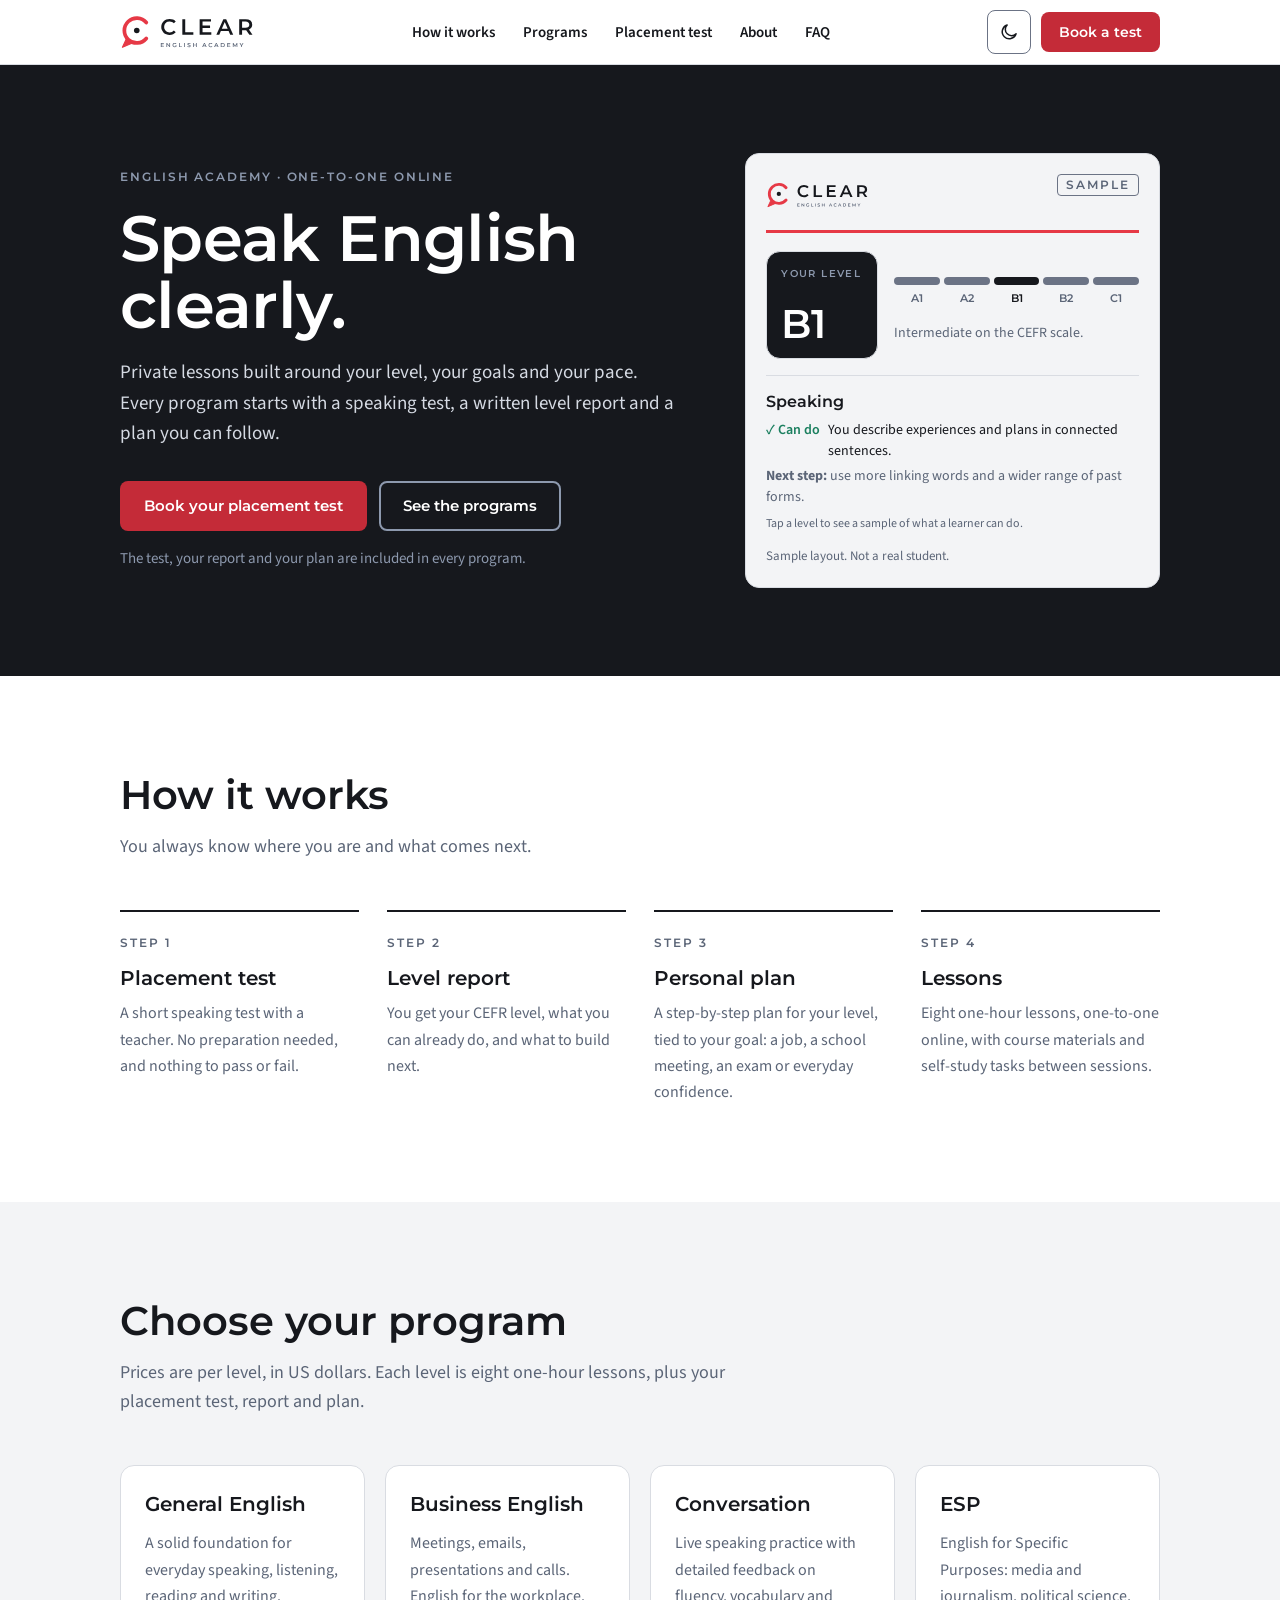
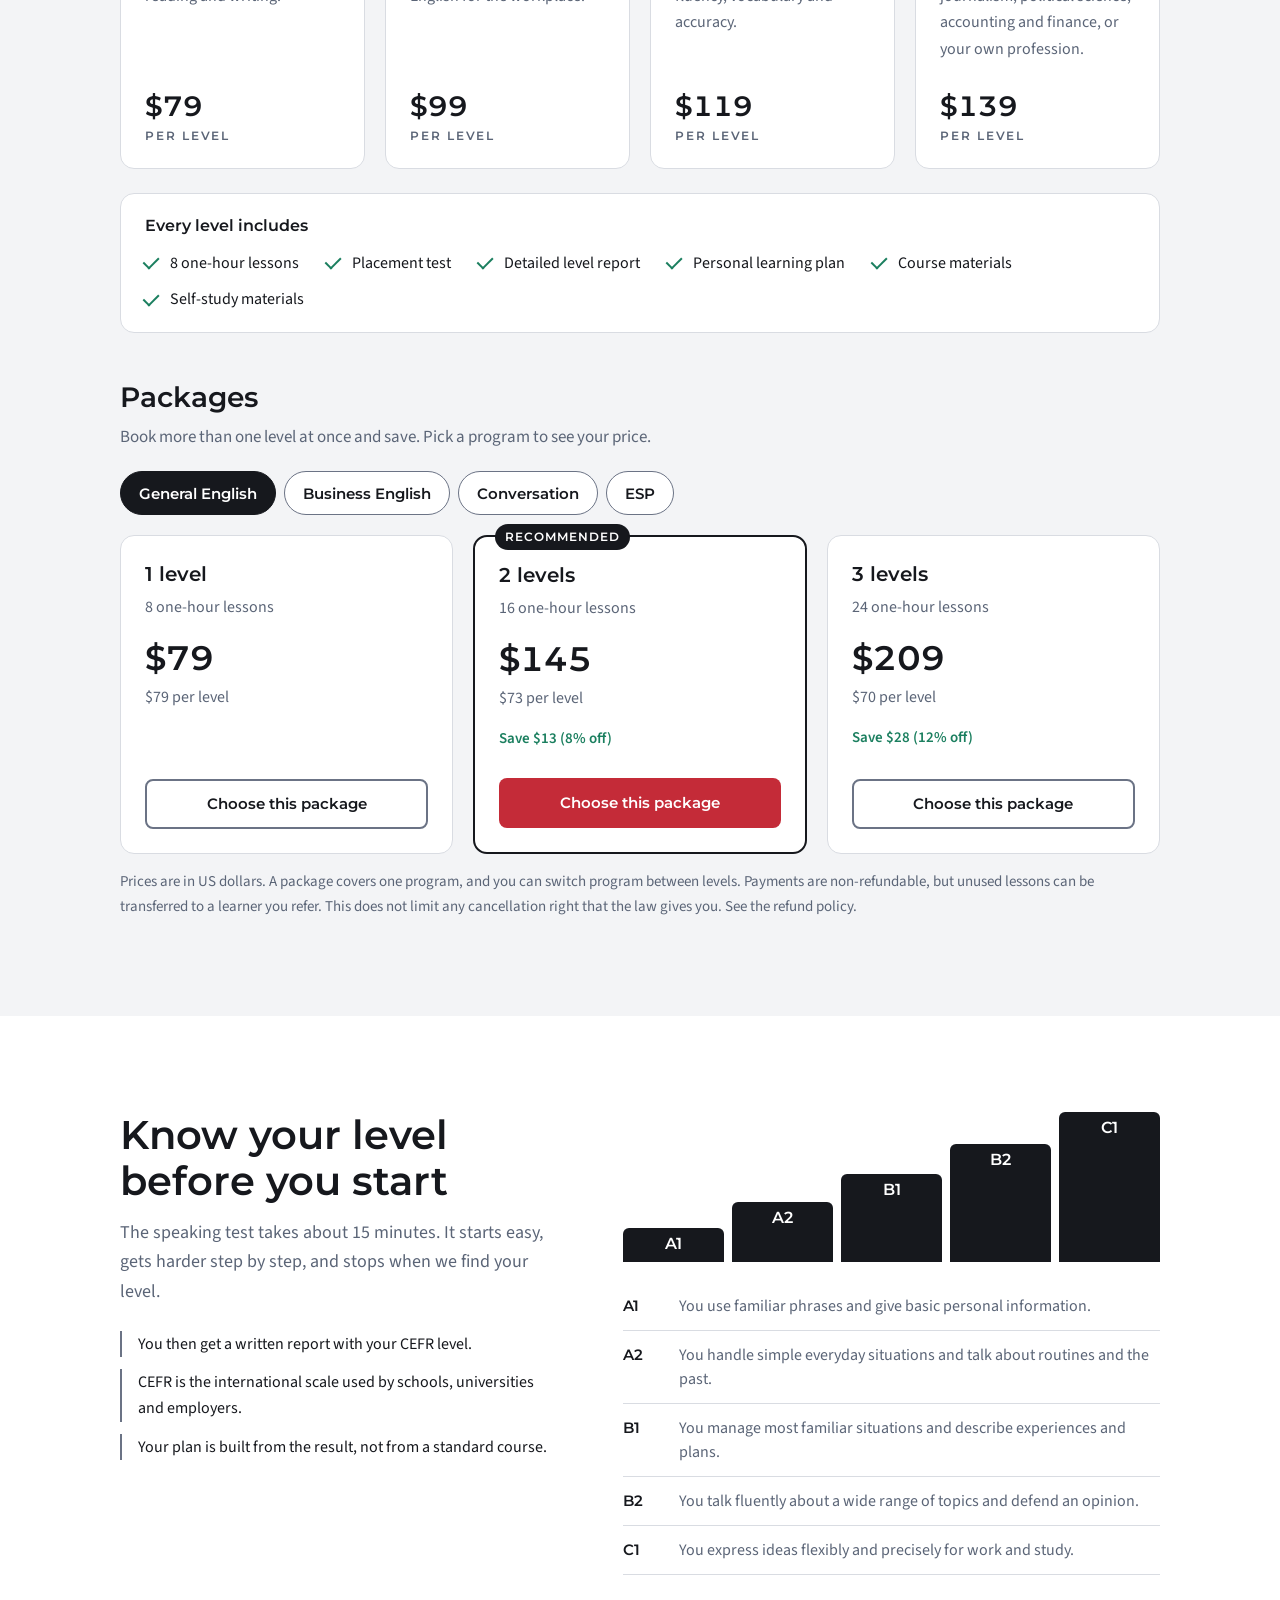
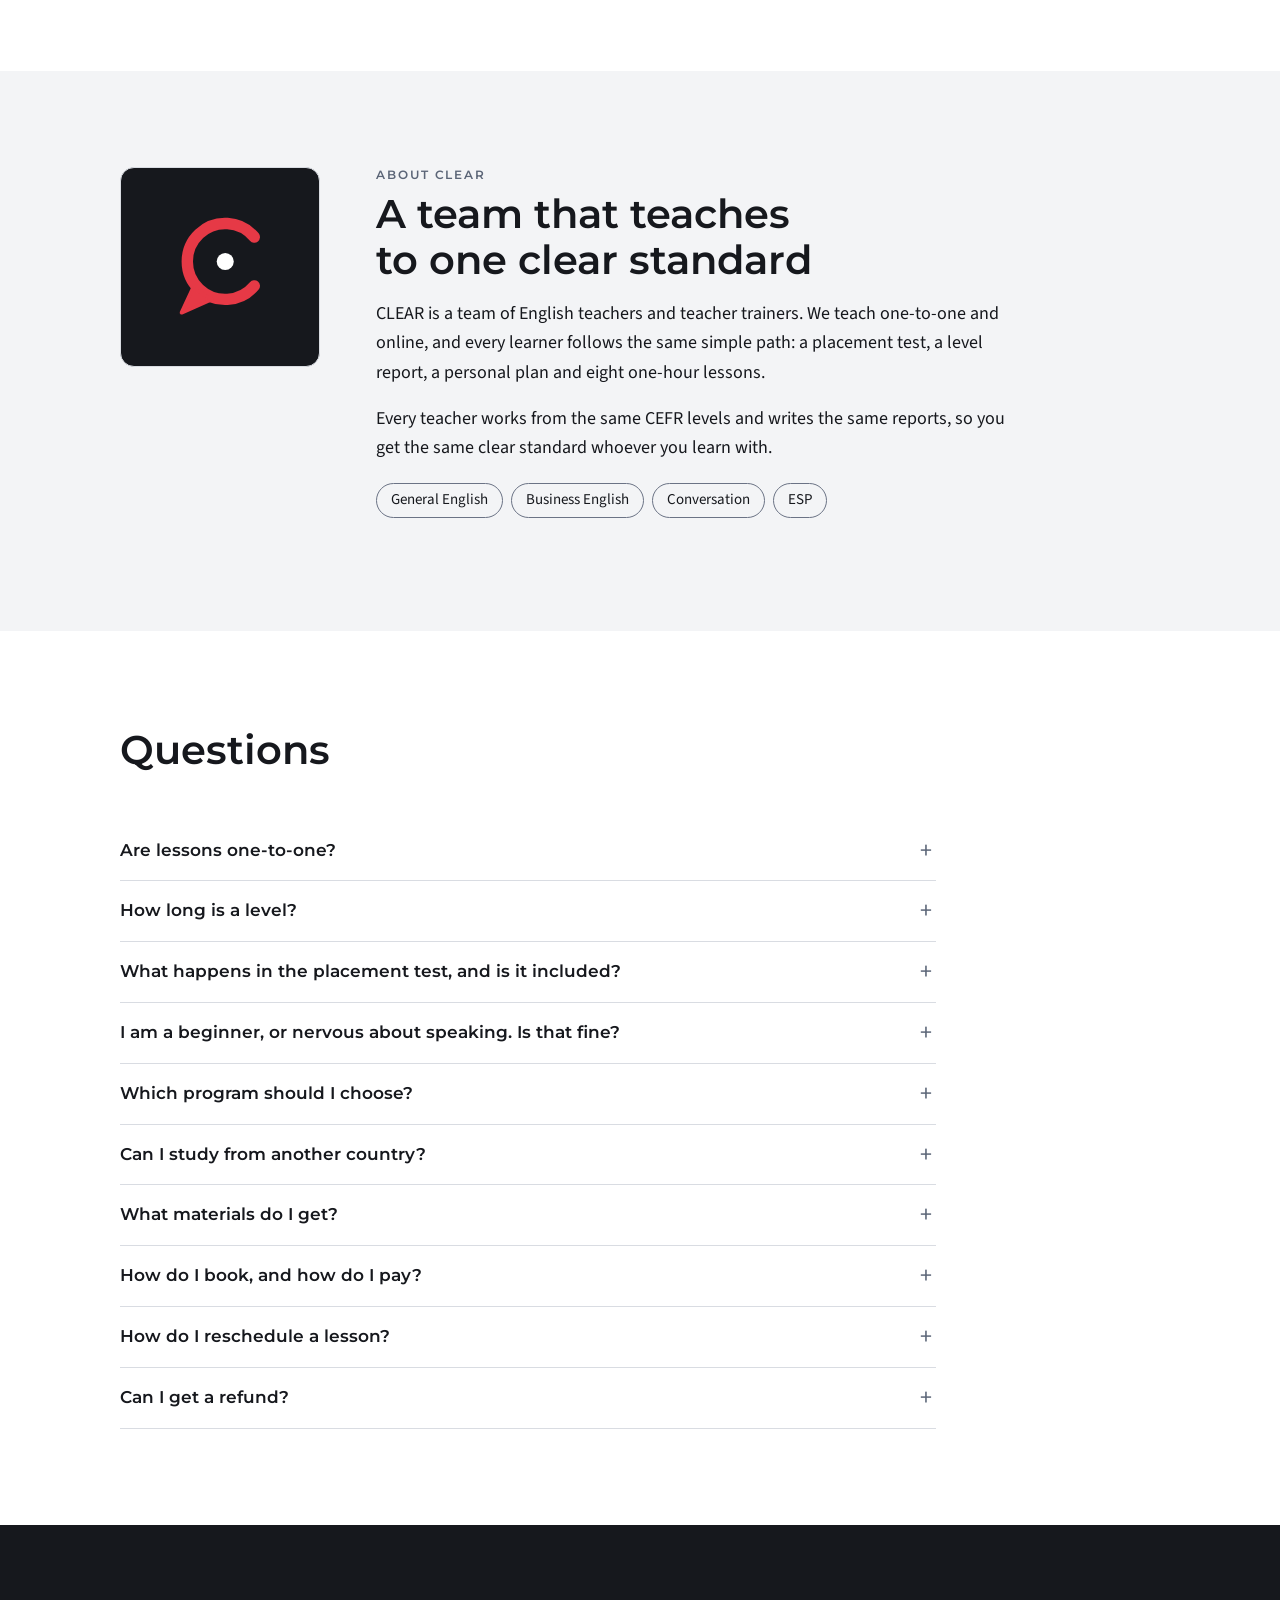
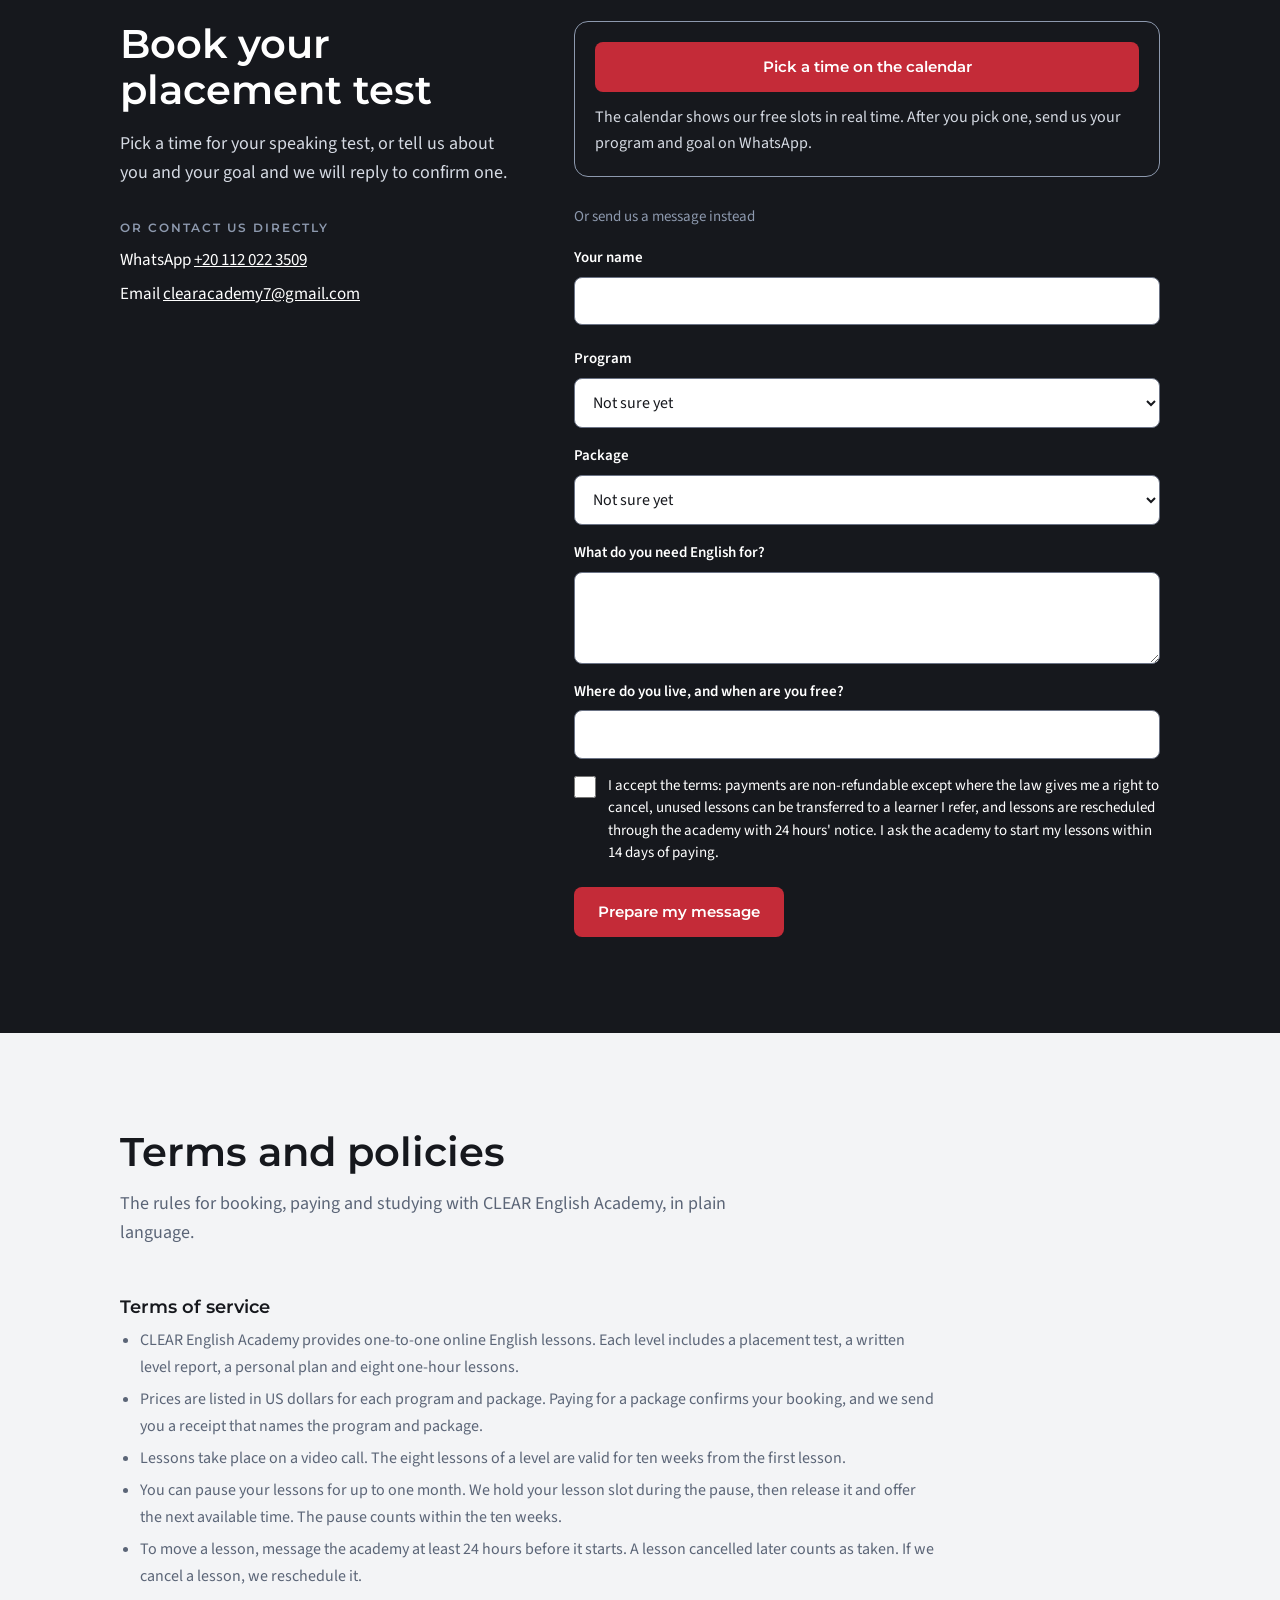
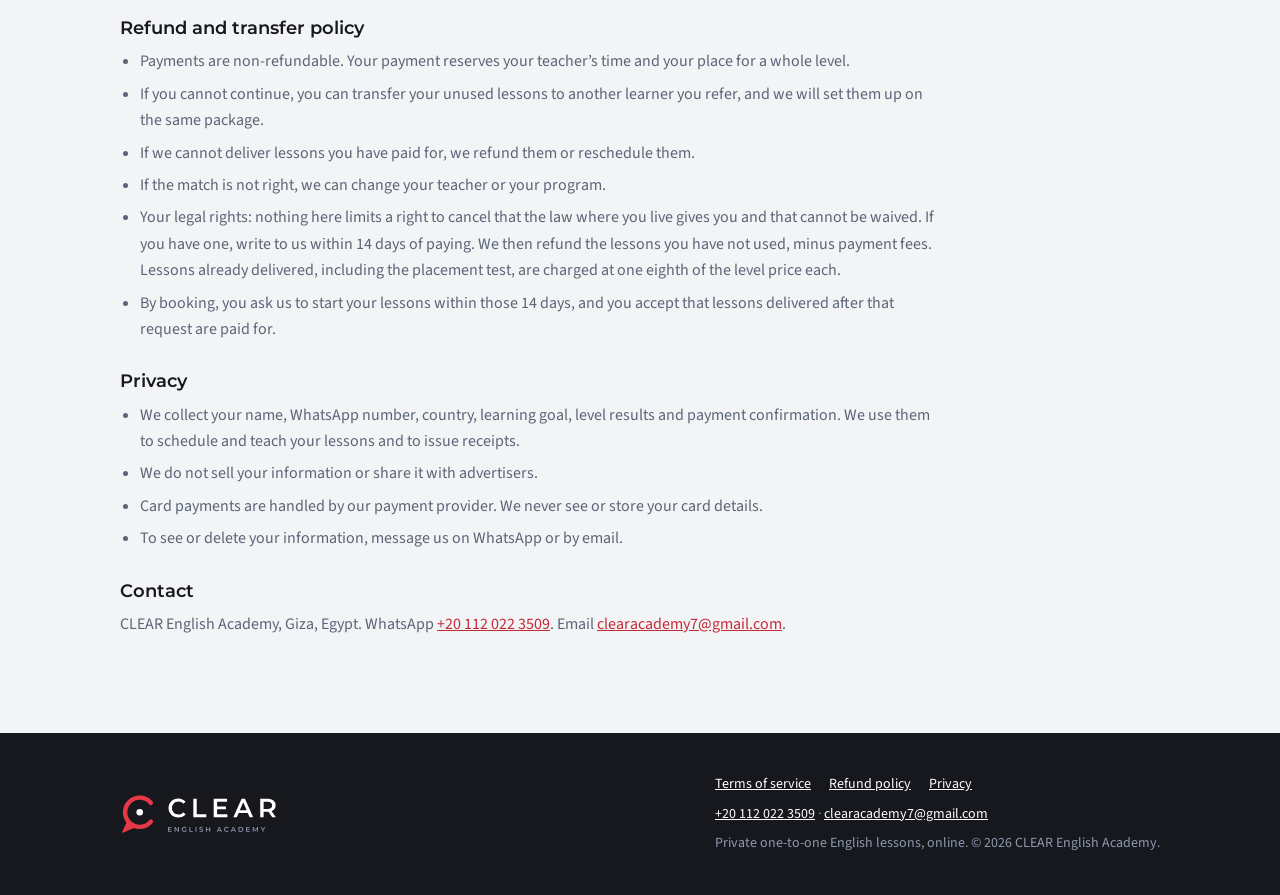
==== public/index.html @ e0e6a7d2 "Add CLEAR website and Cloudflare static assets config Co-Authored-By: Claude Sonnet 5.5 <noreply@ant" ====
<!doctype html>
<html lang="en">
<head>
<meta charset="utf-8">
<meta name="viewport" content="width=device-width,initial-scale=1,viewport-fit=cover">
<link rel="icon" href="data:image/svg+xml,%3Csvg xmlns='http://www.w3.org/2000/svg' viewBox='0 0 64 64'%3E%3Crect width='64' height='64' rx='14' fill='%2316181D'/%3E%3Cpath d='M44 20 A15 15 0 1 0 44 44' fill='none' stroke='%23E63946' stroke-width='6' stroke-linecap='round'/%3E%3Ccircle cx='32' cy='32' r='4' fill='%23fff'/%3E%3C/svg%3E">
<title>CLEAR English Academy</title>
<meta name="description" content="Private one-to-one online English lessons built around your level, goals and pace. Every program starts with a placement test.">
<link rel="preconnect" href="https://fonts.googleapis.com">
<link href="https://fonts.googleapis.com/css2?family=Montserrat:wght@600&family=Source+Sans+3:wght@400;600&display=swap" rel="stylesheet">
<style>
/* Layout concept: left-aligned single page. One night hero with a sample level report, then quiet light bands, a night booking band to close. */
:root{
  --surface:#ffffff; --surface-soft:#f3f4f6; --ink:#16181d; --ink-soft:#5b6577;
  --line:#d9dce2; --line-strong:#6b7385; --brand:#e63946; --action:#c42b38; --on-action:#ffffff;
  --night:#16181d; --on-night:#ffffff; --steel:#8d99ae; --positive:#1b7f5f; --focus:#0b63ce;
  --font-display:Montserrat,"Segoe UI",system-ui,sans-serif;
  --font-text:"Source Sans 3","Segoe UI",system-ui,sans-serif;
  --r-md:8px; --r-lg:14px;
}
@media (prefers-color-scheme: dark){
  :root:not([data-theme="light"]){
    --surface:#16181d; --surface-soft:#1f2229; --ink:#f4f5f7; --ink-soft:#a9b2c3;
    --line:#2e323b; --line-strong:#8d99ae; --action:#ff6b76; --on-action:#16181d;
    --positive:#5fd0a4; --focus:#7fb2ff; color-scheme:dark;
  }
}
:root[data-theme="dark"]{
  --surface:#16181d; --surface-soft:#1f2229; --ink:#f4f5f7; --ink-soft:#a9b2c3;
  --line:#2e323b; --line-strong:#8d99ae; --action:#ff6b76; --on-action:#16181d;
  --positive:#5fd0a4; --focus:#7fb2ff; color-scheme:dark;
}
*{box-sizing:border-box}
html{scroll-behavior:smooth}
body{margin:0;background:var(--surface);color:var(--ink);font:400 17px/1.65 var(--font-text);-webkit-text-size-adjust:100%}
h1,h2,h3{font-family:var(--font-display);font-weight:600;margin:0;text-wrap:balance}
p{margin:0}
a{color:var(--action)}
:focus-visible{outline:2px solid var(--focus);outline-offset:2px}
.wrap{max-width:1120px;margin:0 auto;padding-inline:clamp(16px,4vw,40px)}
section{padding-block:clamp(56px,9vw,96px);scroll-margin-top:64px}
.label{font:600 12px/16px var(--font-display);letter-spacing:.16em;text-transform:uppercase}
.muted{color:var(--ink-soft)}
.btn{display:inline-block;font:600 15px/1.2 var(--font-display);padding:14px 22px;border-radius:var(--r-md);border:2px solid transparent;cursor:pointer;text-decoration:none;text-align:center;transition:background-color .15s,border-color .15s}
.btn-primary{background:var(--action);color:var(--on-action)}
.btn-primary:hover{filter:brightness(1.08)}
.btn-secondary{background:transparent;color:var(--ink);border-color:var(--line-strong)}
.btn-secondary:hover{border-color:var(--ink)}
.night .btn-secondary{color:var(--on-night);border-color:var(--steel)}
.night .btn-secondary:hover{border-color:var(--on-night)}
.skip{position:absolute;left:-999px;top:8px;background:var(--surface);color:var(--ink);padding:8px 12px;z-index:30}
.skip:focus{left:8px}

/* nav */
.nav{position:sticky;top:env(safe-area-inset-top,0px);z-index:20;background:var(--surface);border-bottom:1px solid var(--line)}
.nav .wrap{display:flex;align-items:center;justify-content:space-between;gap:16px;min-height:64px}
.nav .logo{display:block;height:34px;width:auto}
.nav ul{display:flex;gap:28px;list-style:none;margin:0;padding:0}
.nav ul a{color:var(--ink);text-decoration:none;font-weight:600;font-size:15px}
.nav ul a:hover{color:var(--action)}
.nav .btn{padding:10px 16px;font-size:14px}
@media (max-width:860px){.nav ul{display:none}}

/* hero */
.night{background:var(--night);color:var(--on-night)}
.hero{padding-block:clamp(48px,8vw,88px)}
.hero .grid{display:grid;grid-template-columns:minmax(0,1.15fr) minmax(0,.85fr);gap:clamp(32px,5vw,64px);align-items:center}
.hero .label{color:var(--steel);margin-bottom:20px}
.hero h1{font-size:clamp(40px,7vw,64px);line-height:1.04;letter-spacing:-.01em}
.hero .lede{margin-top:20px;font-size:19px;line-height:1.6;color:#d5dae3;max-width:34em}
.hero .cta{display:flex;flex-wrap:wrap;gap:12px;margin-top:32px}
.hero .fine{margin-top:16px;font-size:15px;color:var(--steel)}
@media (max-width:880px){.hero .grid{grid-template-columns:minmax(0,1fr)}}

/* sample report card */
.sample{background:var(--surface-soft);color:var(--ink);border:1px solid var(--line);border-radius:var(--r-lg);padding:20px;max-width:460px;width:100%}
.sample .top{display:flex;justify-content:space-between;align-items:center;gap:12px;padding-bottom:14px;border-bottom:3px solid var(--brand)}
.sample .top svg{height:26px;width:auto}
.sample .tag{border:1px solid var(--line-strong);border-radius:4px;padding:2px 8px;color:var(--ink-soft)}
.sample .lvl{display:flex;gap:16px;align-items:center;margin-top:18px}
.badge{flex:none;width:112px;background:var(--night);color:var(--on-night);border:1px solid var(--line);border-radius:var(--r-lg);padding:14px 14px 12px}
.badge .label{color:var(--steel);font-size:10px;letter-spacing:.14em}
.badge .code{font:600 40px/1.1 var(--font-display);margin-top:4px}
.scale{flex:1;min-width:0}
.scale .bars{display:grid;grid-template-columns:repeat(5,1fr);gap:4px}
.scale .bars i{display:block;height:8px;border-radius:4px;background:var(--line-strong)}
.scale .bars i.on{background:var(--ink)}
.scale .names{display:grid;grid-template-columns:repeat(5,1fr);gap:4px;margin-top:6px;font:600 11px/14px var(--font-display);color:var(--ink-soft)}
.lvbtns{display:grid;grid-template-columns:repeat(5,1fr);gap:4px}
.lvbtns button{background:none;border:0;padding:10px 0 8px;margin:0;cursor:pointer;font:600 11px/14px var(--font-display);color:var(--ink-soft);border-radius:6px;min-height:44px}
.lvbtns button i{display:block;height:8px;border-radius:4px;background:var(--line-strong);margin-bottom:6px;transition:background .15s}
.lvbtns button:hover i{background:var(--steel)}
.lvbtns button[aria-pressed=true]{color:var(--ink)}
.lvbtns button[aria-pressed=true] i{background:var(--ink)}
.hint{margin-top:8px;font-size:12px;line-height:16px;color:var(--ink-soft)}
.scale p{margin-top:10px;font-size:14px;line-height:20px;color:var(--ink-soft)}
.skill{margin-top:16px;padding-top:14px;border-top:1px solid var(--line)}
.skill h3{font-size:16px;line-height:24px;margin-bottom:6px}
.skill p{font-size:14px;line-height:21px}
.skill .can{display:flex;gap:8px}
.skill .can b{color:var(--positive);font-weight:600;flex:none}
.skill .next{color:var(--ink-soft);margin-top:4px}
.note{margin-top:14px;font-size:13px;color:var(--ink-soft)}

/* section heads */
.head{max-width:40em;margin-bottom:clamp(28px,5vw,48px)}
.head h2{font-size:clamp(28px,4.4vw,40px);line-height:1.15}
.head p{margin-top:14px;color:var(--ink-soft);font-size:18px}
.soft{background:var(--surface-soft)}

/* how it works */
.steps{display:grid;grid-template-columns:repeat(auto-fit,minmax(220px,1fr));gap:28px}
.step{border-top:2px solid var(--ink);padding-top:16px}
.step .label{color:var(--ink-soft)}
.step h3{font-size:20px;line-height:28px;margin:8px 0}
.step p{color:var(--ink-soft);font-size:16px}

/* programs */
.cards{display:grid;grid-template-columns:repeat(auto-fit,minmax(240px,1fr));gap:20px}
.card{background:var(--surface);border:1px solid var(--line);border-radius:var(--r-lg);padding:24px;display:flex;flex-direction:column;gap:12px}
.card h3{font-size:20px;line-height:28px}
.card p{color:var(--ink-soft);font-size:16px}
.card .price{margin-top:auto;padding-top:16px;font:600 28px/1.2 var(--font-display);font-variant-numeric:tabular-nums}
.card .price .label{display:block;margin-top:4px;color:var(--ink-soft)}
.includes{margin-top:24px;background:var(--surface);border:1px solid var(--line);border-radius:var(--r-lg);padding:20px 24px}
.includes h3{font-size:16px;line-height:24px;margin-bottom:12px}
.includes ul{list-style:none;margin:0;padding:0;display:flex;flex-wrap:wrap;gap:10px 28px}
.includes li{display:flex;gap:10px;align-items:center;font-size:16px}
.includes li:before{content:"";flex:none;width:13px;height:7px;border-left:2px solid var(--positive);border-bottom:2px solid var(--positive);transform:rotate(-45deg) translateY(-2px)}
.fine{font-size:15px;color:var(--ink-soft);margin-top:16px}

/* placement test */
.test .grid{display:grid;grid-template-columns:minmax(0,.9fr) minmax(0,1.1fr);gap:clamp(32px,5vw,72px);align-items:start}
@media (max-width:880px){.test .grid{grid-template-columns:minmax(0,1fr)}}
.test .head{margin-bottom:0}
.test .facts{margin-top:24px;display:grid;gap:12px;font-size:16px}
.test .facts div{padding-left:16px;border-left:2px solid var(--line-strong)}
.ladder{display:grid;grid-template-columns:repeat(5,1fr);gap:8px;align-items:end;height:150px}
.ladder div{background:var(--ink);color:var(--surface);border-radius:6px 6px 0 0;padding:8px 0 10px;text-align:center;font:600 16px/1 var(--font-display)}
.ladder div:nth-child(1){height:34px}.ladder div:nth-child(2){height:60px}.ladder div:nth-child(3){height:88px}.ladder div:nth-child(4){height:118px}.ladder div:nth-child(5){height:150px}
.levels{margin:20px 0 0;display:grid;gap:0}
.levels div{display:grid;grid-template-columns:44px minmax(0,1fr);gap:12px;padding:12px 0;border-bottom:1px solid var(--line)}
.levels dt{font:600 15px/24px var(--font-display)}
.levels dd{margin:0;font-size:16px;line-height:24px;color:var(--ink-soft)}

/* about */
.about .grid{display:grid;grid-template-columns:minmax(0,200px) minmax(0,1fr);gap:clamp(24px,5vw,56px);align-items:start}
@media (max-width:640px){.about .grid{grid-template-columns:minmax(0,1fr)}}
.tile{background:var(--night);border:1px solid var(--line);border-radius:var(--r-lg);aspect-ratio:1;max-width:200px;width:100%;display:grid;place-items:center}
.tile svg{width:46%;height:auto}
.about h2{font-size:clamp(28px,4.4vw,40px);line-height:1.15}
.about p{margin-top:16px;font-size:18px;max-width:36em}
.chips{display:flex;flex-wrap:wrap;gap:8px;margin-top:20px;padding:0;list-style:none}
.chips li{border:1px solid var(--line-strong);border-radius:999px;padding:4px 14px;font-size:15px}

/* faq */
.faq{max-width:48em}
.faq details{border-bottom:1px solid var(--line)}
.faq summary{list-style:none;cursor:pointer;padding:18px 40px 18px 0;position:relative;font:600 17px/1.4 var(--font-display)}
.faq summary::-webkit-details-marker{display:none}
.faq summary:after{content:"+";position:absolute;right:4px;top:50%;transform:translateY(-50%);font:400 24px/1 var(--font-text);color:var(--ink-soft)}
.faq details[open] summary:after{content:"\2212"}
.faq details p{padding:0 0 20px;color:var(--ink-soft);max-width:38em}

/* booking */
.book .grid{display:grid;grid-template-columns:minmax(0,.8fr) minmax(0,1.2fr);gap:clamp(32px,5vw,72px);align-items:start}
@media (max-width:880px){.book .grid{grid-template-columns:minmax(0,1fr)}}
.book h2{font-size:clamp(28px,4.4vw,40px);line-height:1.15}
.book .lede{margin-top:16px;font-size:18px;color:#d5dae3}
.book form{display:grid;gap:16px}
.field{display:grid;gap:6px;min-width:0}
.field label{font-weight:600;font-size:15px}
.field input,.field select,.field textarea{width:100%;font:400 16px/1.4 var(--font-text);color:var(--ink);background:var(--surface);border:1.5px solid var(--line-strong);border-radius:var(--r-md);padding:12px 14px}
.field textarea{min-height:92px;resize:vertical}
.err{color:#ffb3b9;font-size:15px;min-height:0}
.out{margin-top:24px;border:1px solid var(--steel);border-radius:var(--r-lg);padding:20px}
.out pre{margin:0 0 16px;white-space:pre-wrap;overflow-wrap:anywhere;font:400 15px/1.55 var(--font-text);color:var(--on-night)}
.out .row{display:flex;flex-wrap:wrap;gap:12px;align-items:center}
.out .hint{font-size:15px;color:var(--steel)}

footer{padding-block:40px}
footer .wrap{display:flex;flex-wrap:wrap;gap:20px 40px;align-items:center;justify-content:space-between}
footer svg{height:40px;width:auto}
footer p{font-size:14px;color:var(--steel)}
footer .fcol{display:grid;gap:6px}
.night a:not(.btn){color:var(--on-night)}
.contact{margin-top:32px;display:grid;gap:6px;font-size:17px}
.contact .label{color:var(--steel);margin-bottom:4px}
.contact p{color:var(--on-night);overflow-wrap:anywhere}
[hidden]{display:none!important}
/* packages */
.packs-h{margin:48px 0 8px;font-size:clamp(22px,3vw,28px);line-height:1.2}
.packs-p{color:var(--ink-soft);margin-bottom:20px}
.seg{display:flex;flex-wrap:wrap;gap:8px;margin:0 0 20px}
.seg button{font:600 15px/1 var(--font-display);padding:12px 18px;min-height:44px;border-radius:999px;border:1.5px solid var(--line-strong);background:var(--surface);color:var(--ink);cursor:pointer}
.seg button[aria-pressed="true"]{background:var(--ink);color:var(--surface);border-color:var(--ink)}
.packs{display:grid;grid-template-columns:repeat(auto-fit,minmax(240px,1fr));gap:20px}
.pack{background:var(--surface);border:1px solid var(--line);border-radius:var(--r-lg);padding:24px;display:flex;flex-direction:column;gap:6px}
.pack{position:relative}.pack.best{border:2px solid var(--ink)}
.pack h4{font:600 20px/28px var(--font-display);margin:0}
.pack .sub{color:var(--ink-soft);font-size:16px}
.pack .tot{font:600 34px/1.1 var(--font-display);margin-top:14px;font-variant-numeric:tabular-nums}
.pack .egp{color:var(--ink-soft);font-size:16px}
.pack .save{margin-top:10px;font-size:15px;font-weight:600;color:var(--positive);min-height:22px}
.pack .btn{margin-top:auto}
.pack .gap{flex:1;min-height:14px}
.pack .tag{position:absolute;top:-13px;left:20px;font:600 12px/1 var(--font-display);letter-spacing:.08em;text-transform:uppercase;background:var(--ink);color:var(--surface);border-radius:999px;padding:7px 10px}
.cal{display:grid;gap:12px;margin:0 0 28px;padding:20px;border:1px solid var(--steel);border-radius:var(--r-lg)}
.cal p{color:#d5dae3;font-size:16px}
.ck{display:flex;gap:12px;align-items:flex-start;font-weight:400!important;font-size:15px!important;line-height:1.5;cursor:pointer}.field input[type=checkbox]{width:22px;height:22px;flex:none;margin:1px 0 0;padding:0;accent-color:var(--action)}
.terms{display:grid;gap:28px;max-width:48em}.terms h3{font-size:18px;line-height:1.3;margin-bottom:8px;scroll-margin-top:80px}.terms p,.terms li{color:var(--ink-soft);font-size:16px}.terms ul{margin:0;padding-left:20px;display:grid;gap:6px}
.flinks{display:flex;flex-wrap:wrap;gap:6px 18px}
.navr{display:flex;align-items:center;gap:10px}.tbtn{display:inline-grid;place-items:center;width:44px;height:44px;border-radius:var(--r-md);border:1.5px solid var(--line-strong);background:transparent;color:var(--ink);cursor:pointer}.tbtn:hover{border-color:var(--ink)}.tbtn svg{width:20px;height:20px;fill:none;stroke:currentColor;stroke-width:1.8;stroke-linecap:round;stroke-linejoin:round}
.or{margin:4px 0 16px;color:var(--steel);font-size:15px}
@media (prefers-reduced-motion:reduce){html{scroll-behavior:auto}*{transition:none!important}}
</style>


</head>
<body>
<script>
(function(){var t='light';try{var v=localStorage.getItem('clear-theme');if(v==='dark'||v==='light')t=v;}catch(e){}document.documentElement.setAttribute('data-theme',t);})();
</script>
<a class="skip" href="#main">Skip to content</a>
<header class="nav"><div class="wrap">
  <a href="#top" aria-label="CLEAR English Academy, home"><svg class="logo" xmlns="http://www.w3.org/2000/svg" viewBox="0 0 206 52" aria-hidden="true" focusable="false"><g transform="translate(-12.35 -3.8) scale(0.95)"><path d="M55.32 16.14 A20 20 0 1 0 55.32 41.86" fill="none" stroke="#E63946" stroke-width="6" stroke-linecap="round"/><path d="M23 43 L17 56 L33 49 Z" fill="#E63946" stroke="#E63946" stroke-width="2" stroke-linejoin="round"/><circle cx="40" cy="29" r="4.5" style="fill:var(--ink)"/></g><path d="M75.81 30.46Q73.09 30.46 70.76 29.56Q68.43 28.66 66.72 27.01Q65 25.36 64.05 23.12Q63.1 20.88 63.1 18.23Q63.1 15.57 64.05 13.33Q65 11.08 66.73 9.44Q68.47 7.79 70.78 6.89Q73.09 5.98 75.85 5.98Q78.77 5.98 81.18 6.99Q83.6 7.99 85.26 9.96L82.41 12.65Q81.12 11.25 79.52 10.56Q77.92 9.86 76.05 9.86Q74.18 9.86 72.63 10.47Q71.09 11.08 69.95 12.21Q68.81 13.33 68.18 14.86Q67.55 16.39 67.55 18.23Q67.55 20.06 68.18 21.59Q68.81 23.12 69.95 24.24Q71.09 25.36 72.63 25.98Q74.18 26.59 76.05 26.59Q77.92 26.59 79.52 25.89Q81.12 25.2 82.41 23.77L85.26 26.49Q83.6 28.43 81.18 29.45Q78.77 30.46 75.81 30.46Z M95.33 30.12V6.32H99.75V26.38H112.19V30.12Z M121.81 30.12V6.32H139.19V10.03H126.23V16.22H137.73V19.86H126.23V26.42H139.66V30.12Z M147.35 30.12 158.06 6.32H162.41L173.15 30.12H168.53L166.15 24.62H154.25L151.9 30.12ZM164.69 21.15 160.2 10.74 155.75 21.15Z M182.3 30.12V6.32H192.06Q196.82 6.32 199.52 8.57Q202.22 10.81 202.22 14.79Q202.22 17.41 201 19.3Q199.78 21.18 197.53 22.17Q197.36 22.27 197.16 22.34L202.63 30.12H197.87L193.01 23.16Q192.57 23.19 192.09 23.19H186.72V30.12ZM186.72 19.55H191.89Q194.81 19.55 196.29 18.29Q197.77 17.03 197.77 14.79Q197.77 12.51 196.29 11.29Q194.81 10.06 191.89 10.06H186.72Z" style="fill:var(--ink)"/><path d="M62.45 49.12V42.83H67.04V43.81H63.62V45.44H66.66V46.41H63.62V48.14H67.17V49.12Z M71 49.12V42.83H71.96L75.43 47.09V42.83H76.59V49.12H75.63L72.16 44.86V49.12Z M83.75 49.22Q83.01 49.22 82.39 48.98Q81.78 48.74 81.32 48.3Q80.86 47.87 80.61 47.27Q80.36 46.68 80.36 45.98Q80.36 45.27 80.61 44.68Q80.86 44.09 81.32 43.65Q81.79 43.21 82.41 42.97Q83.03 42.73 83.77 42.73Q84.57 42.73 85.21 43Q85.85 43.26 86.3 43.76L85.56 44.48Q85.19 44.11 84.76 43.94Q84.33 43.76 83.82 43.76Q83.33 43.76 82.9 43.92Q82.48 44.09 82.17 44.38Q81.87 44.68 81.7 45.08Q81.53 45.49 81.53 45.98Q81.53 46.45 81.7 46.86Q81.87 47.26 82.17 47.56Q82.48 47.87 82.89 48.03Q83.31 48.19 83.81 48.19Q84.28 48.19 84.72 48.04Q84.92 47.97 85.11 47.87V45.9H86.21V48.41Q85.72 48.81 85.07 49.01Q84.41 49.22 83.75 49.22Z M90.27 49.12V42.83H91.44V48.13H94.74V49.12Z M98.19 49.12V42.83H99.36V49.12Z M105.53 49.22Q104.79 49.22 104.12 49Q103.44 48.79 103.05 48.46L103.45 47.55Q103.83 47.85 104.39 48.05Q104.94 48.24 105.53 48.24Q106.02 48.24 106.33 48.14Q106.64 48.03 106.78 47.84Q106.92 47.66 106.92 47.42Q106.92 47.14 106.72 46.96Q106.51 46.78 106.18 46.68Q105.85 46.58 105.45 46.49Q105.05 46.4 104.65 46.28Q104.25 46.16 103.92 45.96Q103.59 45.77 103.39 45.44Q103.18 45.12 103.18 44.62Q103.18 44.1 103.45 43.68Q103.73 43.25 104.29 42.99Q104.85 42.73 105.72 42.73Q106.28 42.73 106.84 42.88Q107.4 43.02 107.81 43.29L107.45 44.2Q107.02 43.95 106.57 43.83Q106.12 43.71 105.71 43.71Q105.22 43.71 104.92 43.82Q104.62 43.94 104.48 44.13Q104.34 44.32 104.34 44.56Q104.34 44.85 104.54 45.03Q104.75 45.2 105.07 45.3Q105.4 45.4 105.81 45.49Q106.21 45.59 106.61 45.7Q107.01 45.82 107.34 46.01Q107.67 46.2 107.87 46.52Q108.08 46.85 108.08 47.34Q108.08 47.85 107.8 48.27Q107.53 48.7 106.96 48.96Q106.39 49.22 105.53 49.22Z M116.19 49.12V46.42H112.93V49.12H111.76V42.83H112.93V45.43H116.19V42.83H117.36V49.12Z M125.68 49.12 128.52 42.83H129.67L132.51 49.12H131.29L130.66 47.67H127.51L126.89 49.12ZM130.27 46.75 129.08 43.99 127.9 46.75Z M138.75 49.22Q138.03 49.22 137.41 48.98Q136.8 48.74 136.34 48.3Q135.89 47.87 135.63 47.27Q135.38 46.68 135.38 45.98Q135.38 45.27 135.63 44.68Q135.89 44.09 136.35 43.65Q136.8 43.21 137.42 42.97Q138.03 42.73 138.76 42.73Q139.53 42.73 140.17 43Q140.81 43.27 141.25 43.79L140.49 44.5Q140.15 44.13 139.73 43.95Q139.31 43.76 138.81 43.76Q138.32 43.76 137.91 43.92Q137.5 44.09 137.2 44.38Q136.89 44.68 136.73 45.08Q136.56 45.49 136.56 45.98Q136.56 46.46 136.73 46.87Q136.89 47.27 137.2 47.57Q137.5 47.87 137.91 48.03Q138.32 48.19 138.81 48.19Q139.31 48.19 139.73 48Q140.15 47.82 140.49 47.44L141.25 48.16Q140.81 48.67 140.17 48.95Q139.53 49.22 138.75 49.22Z M143.92 49.12 146.76 42.83H147.91L150.75 49.12H149.53L148.9 47.67H145.75L145.13 49.12ZM148.51 46.75 147.33 43.99 146.15 46.75Z M154.08 49.12V42.83H156.83Q157.86 42.83 158.63 43.22Q159.4 43.62 159.84 44.32Q160.27 45.02 160.27 45.98Q160.27 46.92 159.84 47.63Q159.4 48.33 158.63 48.73Q157.86 49.12 156.83 49.12ZM155.25 48.13H156.78Q157.48 48.13 158 47.86Q158.52 47.59 158.8 47.11Q159.09 46.62 159.09 45.98Q159.09 45.32 158.8 44.84Q158.52 44.36 158 44.09Q157.48 43.81 156.78 43.81H155.25Z M164.03 49.12V42.83H168.63V43.81H165.2V45.44H168.24V46.41H165.2V48.14H168.75V49.12Z M172.58 49.12V42.83H173.54L176.04 47L178.5 42.83H179.46L179.47 49.12H178.37L178.36 44.95L176.29 48.41H175.77L173.7 45V49.12Z M185.24 49.12V46.92L182.77 42.83H184.02L185.86 45.89L187.73 42.83H188.88L186.41 46.9V49.12Z" style="fill:var(--ink-soft)"/></svg></a>
  <nav aria-label="Main"><ul>
    <li><a href="#how">How it works</a></li><li><a href="#programs">Programs</a></li><li><a href="#test">Placement test</a></li><li><a href="#about">About</a></li><li><a href="#faq">FAQ</a></li>
  </ul></nav>
  <div class="navr"><button class="tbtn" id="themeBtn" type="button" aria-label="Switch to dark mode" title="Switch to dark mode"></button><a class="btn btn-primary" href="#book">Book a test</a></div>
</div></header>

<main id="main">
<section class="night hero" id="top"><div class="wrap"><div class="grid">
  <div>
    <div class="label">English academy &middot; one-to-one online</div>
    <h1>Speak English clearly.</h1>
    <p class="lede">Private lessons built around your level, your goals and your pace. Every program starts with a speaking test, a written level report and a plan you can follow.</p>
    <div class="cta"><a class="btn btn-primary" href="#book">Book your placement test</a><a class="btn btn-secondary" href="#programs">See the programs</a></div>
    <p class="fine">The test, your report and your plan are included in every program.</p>
  </div>
  <div class="sample" role="group" aria-label="Sample placement test report. Choose a level on the scale to see what a learner can do at that level.">
    <div class="top"><svg xmlns="http://www.w3.org/2000/svg" viewBox="0 0 206 52" aria-hidden="true" focusable="false"><g transform="translate(-12.35 -3.8) scale(0.95)"><path d="M55.32 16.14 A20 20 0 1 0 55.32 41.86" fill="none" stroke="#E63946" stroke-width="6" stroke-linecap="round"/><path d="M23 43 L17 56 L33 49 Z" fill="#E63946" stroke="#E63946" stroke-width="2" stroke-linejoin="round"/><circle cx="40" cy="29" r="4.5" style="fill:var(--ink)"/></g><path d="M75.81 30.46Q73.09 30.46 70.76 29.56Q68.43 28.66 66.72 27.01Q65 25.36 64.05 23.12Q63.1 20.88 63.1 18.23Q63.1 15.57 64.05 13.33Q65 11.08 66.73 9.44Q68.47 7.79 70.78 6.89Q73.09 5.98 75.85 5.98Q78.77 5.98 81.18 6.99Q83.6 7.99 85.26 9.96L82.41 12.65Q81.12 11.25 79.52 10.56Q77.92 9.86 76.05 9.86Q74.18 9.86 72.63 10.47Q71.09 11.08 69.95 12.21Q68.81 13.33 68.18 14.86Q67.55 16.39 67.55 18.23Q67.55 20.06 68.18 21.59Q68.81 23.12 69.95 24.24Q71.09 25.36 72.63 25.98Q74.18 26.59 76.05 26.59Q77.92 26.59 79.52 25.89Q81.12 25.2 82.41 23.77L85.26 26.49Q83.6 28.43 81.18 29.45Q78.77 30.46 75.81 30.46Z M95.33 30.12V6.32H99.75V26.38H112.19V30.12Z M121.81 30.12V6.32H139.19V10.03H126.23V16.22H137.73V19.86H126.23V26.42H139.66V30.12Z M147.35 30.12 158.06 6.32H162.41L173.15 30.12H168.53L166.15 24.62H154.25L151.9 30.12ZM164.69 21.15 160.2 10.74 155.75 21.15Z M182.3 30.12V6.32H192.06Q196.82 6.32 199.52 8.57Q202.22 10.81 202.22 14.79Q202.22 17.41 201 19.3Q199.78 21.18 197.53 22.17Q197.36 22.27 197.16 22.34L202.63 30.12H197.87L193.01 23.16Q192.57 23.19 192.09 23.19H186.72V30.12ZM186.72 19.55H191.89Q194.81 19.55 196.29 18.29Q197.77 17.03 197.77 14.79Q197.77 12.51 196.29 11.29Q194.81 10.06 191.89 10.06H186.72Z" style="fill:var(--ink)"/><path d="M62.45 49.12V42.83H67.04V43.81H63.62V45.44H66.66V46.41H63.62V48.14H67.17V49.12Z M71 49.12V42.83H71.96L75.43 47.09V42.83H76.59V49.12H75.63L72.16 44.86V49.12Z M83.75 49.22Q83.01 49.22 82.39 48.98Q81.78 48.74 81.32 48.3Q80.86 47.87 80.61 47.27Q80.36 46.68 80.36 45.98Q80.36 45.27 80.61 44.68Q80.86 44.09 81.32 43.65Q81.79 43.21 82.41 42.97Q83.03 42.73 83.77 42.73Q84.57 42.73 85.21 43Q85.85 43.26 86.3 43.76L85.56 44.48Q85.19 44.11 84.76 43.94Q84.33 43.76 83.82 43.76Q83.33 43.76 82.9 43.92Q82.48 44.09 82.17 44.38Q81.87 44.68 81.7 45.08Q81.53 45.49 81.53 45.98Q81.53 46.45 81.7 46.86Q81.87 47.26 82.17 47.56Q82.48 47.87 82.89 48.03Q83.31 48.19 83.81 48.19Q84.28 48.19 84.72 48.04Q84.92 47.97 85.11 47.87V45.9H86.21V48.41Q85.72 48.81 85.07 49.01Q84.41 49.22 83.75 49.22Z M90.27 49.12V42.83H91.44V48.13H94.74V49.12Z M98.19 49.12V42.83H99.36V49.12Z M105.53 49.22Q104.79 49.22 104.12 49Q103.44 48.79 103.05 48.46L103.45 47.55Q103.83 47.85 104.39 48.05Q104.94 48.24 105.53 48.24Q106.02 48.24 106.33 48.14Q106.64 48.03 106.78 47.84Q106.92 47.66 106.92 47.42Q106.92 47.14 106.72 46.96Q106.51 46.78 106.18 46.68Q105.85 46.58 105.45 46.49Q105.05 46.4 104.65 46.28Q104.25 46.16 103.92 45.96Q103.59 45.77 103.39 45.44Q103.18 45.12 103.18 44.62Q103.18 44.1 103.45 43.68Q103.73 43.25 104.29 42.99Q104.85 42.73 105.72 42.73Q106.28 42.73 106.84 42.88Q107.4 43.02 107.81 43.29L107.45 44.2Q107.02 43.95 106.57 43.83Q106.12 43.71 105.71 43.71Q105.22 43.71 104.92 43.82Q104.62 43.94 104.48 44.13Q104.34 44.32 104.34 44.56Q104.34 44.85 104.54 45.03Q104.75 45.2 105.07 45.3Q105.4 45.4 105.81 45.49Q106.21 45.59 106.61 45.7Q107.01 45.82 107.34 46.01Q107.67 46.2 107.87 46.52Q108.08 46.85 108.08 47.34Q108.08 47.85 107.8 48.27Q107.53 48.7 106.96 48.96Q106.39 49.22 105.53 49.22Z M116.19 49.12V46.42H112.93V49.12H111.76V42.83H112.93V45.43H116.19V42.83H117.36V49.12Z M125.68 49.12 128.52 42.83H129.67L132.51 49.12H131.29L130.66 47.67H127.51L126.89 49.12ZM130.27 46.75 129.08 43.99 127.9 46.75Z M138.75 49.22Q138.03 49.22 137.41 48.98Q136.8 48.74 136.34 48.3Q135.89 47.87 135.63 47.27Q135.38 46.68 135.38 45.98Q135.38 45.27 135.63 44.68Q135.89 44.09 136.35 43.65Q136.8 43.21 137.42 42.97Q138.03 42.73 138.76 42.73Q139.53 42.73 140.17 43Q140.81 43.27 141.25 43.79L140.49 44.5Q140.15 44.13 139.73 43.95Q139.31 43.76 138.81 43.76Q138.32 43.76 137.91 43.92Q137.5 44.09 137.2 44.38Q136.89 44.68 136.73 45.08Q136.56 45.49 136.56 45.98Q136.56 46.46 136.73 46.87Q136.89 47.27 137.2 47.57Q137.5 47.87 137.91 48.03Q138.32 48.19 138.81 48.19Q139.31 48.19 139.73 48Q140.15 47.82 140.49 47.44L141.25 48.16Q140.81 48.67 140.17 48.95Q139.53 49.22 138.75 49.22Z M143.92 49.12 146.76 42.83H147.91L150.75 49.12H149.53L148.9 47.67H145.75L145.13 49.12ZM148.51 46.75 147.33 43.99 146.15 46.75Z M154.08 49.12V42.83H156.83Q157.86 42.83 158.63 43.22Q159.4 43.62 159.84 44.32Q160.27 45.02 160.27 45.98Q160.27 46.92 159.84 47.63Q159.4 48.33 158.63 48.73Q157.86 49.12 156.83 49.12ZM155.25 48.13H156.78Q157.48 48.13 158 47.86Q158.52 47.59 158.8 47.11Q159.09 46.62 159.09 45.98Q159.09 45.32 158.8 44.84Q158.52 44.36 158 44.09Q157.48 43.81 156.78 43.81H155.25Z M164.03 49.12V42.83H168.63V43.81H165.2V45.44H168.24V46.41H165.2V48.14H168.75V49.12Z M172.58 49.12V42.83H173.54L176.04 47L178.5 42.83H179.46L179.47 49.12H178.37L178.36 44.95L176.29 48.41H175.77L173.7 45V49.12Z M185.24 49.12V46.92L182.77 42.83H184.02L185.86 45.89L187.73 42.83H188.88L186.41 46.9V49.12Z" style="fill:var(--ink-soft)"/></svg><span class="label tag">Sample</span></div>
    <div class="lvl">
      <div class="badge"><div class="label">Your level</div><div class="code" id="lvCode">B1</div></div>
      <div class="scale"><div class="lvbtns" role="group" aria-label="CEFR level"><button type="button" data-lv="A1" aria-pressed="false"><i></i>A1</button><button type="button" data-lv="A2" aria-pressed="false"><i></i>A2</button><button type="button" data-lv="B1" aria-pressed="true"><i></i>B1</button><button type="button" data-lv="B2" aria-pressed="false"><i></i>B2</button><button type="button" data-lv="C1" aria-pressed="false"><i></i>C1</button></div><p id="lvDesc" aria-live="polite">Intermediate on the CEFR scale.</p></div>
    </div>
    <div class="skill" aria-live="polite"><h3>Speaking</h3><p class="can"><b>&#10003; Can do</b><span id="lvCan">You describe experiences and plans in connected sentences.</span></p><p class="next"><b>Next step:</b> <span id="lvNext">use more linking words and a wider range of past forms.</span></p></div>
    <p class="hint">Tap a level to see a sample of what a learner can do.</p>
    <p class="note">Sample layout. Not a real student.</p>
  </div>
</div></div></section>

<section id="how"><div class="wrap">
  <div class="head"><h2>How it works</h2><p>You always know where you are and what comes next.</p></div>
  <div class="steps">
    <div class="step"><span class="label">Step 1</span><h3>Placement test</h3><p>A short speaking test with a teacher. No preparation needed, and nothing to pass or fail.</p></div>
    <div class="step"><span class="label">Step 2</span><h3>Level report</h3><p>You get your CEFR level, what you can already do, and what to build next.</p></div>
    <div class="step"><span class="label">Step 3</span><h3>Personal plan</h3><p>A step-by-step plan for your level, tied to your goal: a job, a school meeting, an exam or everyday confidence.</p></div>
    <div class="step"><span class="label">Step 4</span><h3>Lessons</h3><p>Eight one-hour lessons, one-to-one online, with course materials and self-study tasks between sessions.</p></div>
  </div>
</div></section>

<section class="soft" id="programs"><div class="wrap">
  <div class="head"><h2>Choose your program</h2><p>Prices are per level, in US dollars. Each level is eight one-hour lessons, plus your placement test, report and plan.</p></div>
  <div class="cards">
    <article class="card"><h3>General English</h3><p>A solid foundation for everyday speaking, listening, reading and writing.</p><div class="price">$79<span class="label">per level</span></div></article>
    <article class="card"><h3>Business English</h3><p>Meetings, emails, presentations and calls. English for the workplace.</p><div class="price">$99<span class="label">per level</span></div></article>
    <article class="card"><h3>Conversation</h3><p>Live speaking practice with detailed feedback on fluency, vocabulary and accuracy.</p><div class="price">$119<span class="label">per level</span></div></article>
    <article class="card"><h3>ESP</h3><p>English for Specific Purposes: media and journalism, political science, accounting and finance, or your own profession.</p><div class="price">$139<span class="label">per level</span></div></article>
  </div>
  <div class="includes"><h3>Every level includes</h3><ul><li>8 one-hour lessons</li><li>Placement test</li><li>Detailed level report</li><li>Personal learning plan</li><li>Course materials</li><li>Self-study materials</li></ul></div>
  <h3 class="packs-h">Packages</h3>
  <p class="packs-p">Book more than one level at once and save. Pick a program to see your price.</p>
  <div class="seg" id="seg" role="group" aria-label="Program"></div>
  <div class="packs" id="packs"></div>
  <p class="fine">Prices are in US dollars. A package covers one program, and you can switch program between levels. Payments are non-refundable, but unused lessons can be transferred to a learner you refer. This does not limit any cancellation right that the law gives you. See the refund policy.</p>
</div></section>

<section class="test" id="test"><div class="wrap"><div class="grid">
  <div>
    <div class="head"><h2>Know your level before you start</h2><p>The speaking test takes about 15 minutes. It starts easy, gets harder step by step, and stops when we find your level.</p></div>
    <div class="facts"><div>You then get a written report with your CEFR level.</div><div>CEFR is the international scale used by schools, universities and employers.</div><div>Your plan is built from the result, not from a standard course.</div></div>
  </div>
  <div>
    <div class="ladder" aria-hidden="true"><div>A1</div><div>A2</div><div>B1</div><div>B2</div><div>C1</div></div>
    <dl class="levels">
      <div><dt>A1</dt><dd>You use familiar phrases and give basic personal information.</dd></div>
      <div><dt>A2</dt><dd>You handle simple everyday situations and talk about routines and the past.</dd></div>
      <div><dt>B1</dt><dd>You manage most familiar situations and describe experiences and plans.</dd></div>
      <div><dt>B2</dt><dd>You talk fluently about a wide range of topics and defend an opinion.</dd></div>
      <div><dt>C1</dt><dd>You express ideas flexibly and precisely for work and study.</dd></div>
    </dl>
  </div>
</div></div></section>

<section class="soft about" id="about"><div class="wrap"><div class="grid">
  <div class="tile"><svg xmlns="http://www.w3.org/2000/svg" viewBox="13 4 48 55" aria-hidden="true" focusable="false"><g transform="translate(0 0) scale(1.0)"><path d="M55.32 16.14 A20 20 0 1 0 55.32 41.86" fill="none" stroke="#E63946" stroke-width="6" stroke-linecap="round"/><path d="M23 43 L17 56 L33 49 Z" fill="#E63946" stroke="#E63946" stroke-width="2" stroke-linejoin="round"/><circle cx="40" cy="29" r="4.5" fill="#FFFFFF"/></g></svg></div>
  <div>
    <div class="label muted">About CLEAR</div>
    <h2 style="margin-top:8px">A team that teaches to one clear standard</h2>
    <p>CLEAR is a team of English teachers and teacher trainers. We teach one-to-one and online, and every learner follows the same simple path: a placement test, a level report, a personal plan and eight one-hour lessons.</p>
    <p>Every teacher works from the same CEFR levels and writes the same reports, so you get the same clear standard whoever you learn with.</p>
    <ul class="chips"><li>General English</li><li>Business English</li><li>Conversation</li><li>ESP</li></ul>
  </div>
</div></div></section>

<section id="faq"><div class="wrap">
  <div class="head"><h2>Questions</h2></div>
  <div class="faq">
    <details><summary>Are lessons one-to-one?</summary><p>Yes. Every lesson is just you and your teacher, online, for one hour. There are no groups. We send you the video-call link before your first lesson, and all you need is a phone, tablet or laptop with a steady internet connection.</p></details>
    <details><summary>How long is a level?</summary><p>A level is eight one-hour lessons. Most learners have one or two lessons a week, so a level takes about four to eight weeks. A level is a block of study, not a whole CEFR band: moving from A1 to A2, for example, can take more than one block, and your report tells you honestly how many to expect.</p></details>
    <details><summary>What happens in the placement test, and is it included?</summary><p>Yes, it is included in the price of every level. It is a speaking test of about 15 minutes with a teacher on video. You do not need to prepare and there is nothing to pass or fail. Within two working days you receive your written level report (your CEFR level, what you can already do and what to build next) and your personal plan for the eight lessons.</p></details>
    <details><summary>I am a beginner, or nervous about speaking. Is that fine?</summary><p>Yes. A1 is a normal starting point, and many learners come back to English after years away. The test begins with very simple questions, your teacher speaks slowly, and you can ask for anything to be repeated. Nobody hears you except your teacher.</p></details>
    <details><summary>Which program should I choose?</summary><p>General English is for everyday life: travel, family, school meetings and building confidence. Business English is for the workplace: meetings, emails, presentations and calls. Conversation is for fluency, with live speaking and detailed feedback on your accuracy and vocabulary. ESP is English for your own field, such as media, politics, accounting or another profession. Not sure? Book the placement test and your teacher will recommend one. You can switch program between levels.</p></details>
    <details><summary>Can I study from another country?</summary><p>Yes. Learners join from Egypt and from abroad. Tell us your city when you book and we will offer lesson times in your local time.</p></details>
    <details><summary>What materials do I get?</summary><p>Course materials for your level, shared digitally before each lesson, and self-study tasks to do between lessons. Your teacher reviews the self-study work at the start of the next lesson, so nothing you practise is wasted.</p></details>
    <details><summary>How do I book, and how do I pay?</summary><p>Choose a package, then book your placement test as your first session. You pay for your package to confirm it. Prices are in US dollars. We send you the payment link on WhatsApp, and a receipt once it is paid. The receipt names the program and package you chose, and we keep a copy too. Packages of two or three levels are cheaper per level than a single level.</p></details>
    <details><summary>How do I reschedule a lesson?</summary><p>Message the academy team on WhatsApp, not your teacher directly, and we will arrange a new time with both of you. Please give us at least 24 hours' notice. Later than that, the lesson counts as taken. If we have to cancel, we reschedule it. The eight lessons of a level are valid for ten weeks, so you can fit them around work and family. If you need a break, you can pause for up to one month and we will hold your lesson slot. After a month we release the slot and offer you the next available time. The pause counts within the ten weeks.</p></details>
    <details><summary>Can I get a refund?</summary><p>Payments are not refundable, because your payment reserves your teacher&rsquo;s time for the whole level. If you cannot continue, you can transfer your unused lessons to another learner you refer, and we will set them up on the same package. If the match is not right, we can change your teacher or your program. If we cannot deliver lessons you have paid for, we refund them or reschedule them. If the law where you live gives you a right to cancel an online purchase, you keep it: write to us within 14 days of paying, and we refund the lessons you have not used, minus payment fees. The details are in the refund policy below.</p></details>
  </div>
</div></section>

<section class="night book" id="book"><div class="wrap"><div class="grid">
  <div><h2>Book your placement test</h2><p class="lede">Pick a time for your speaking test, or tell us about you and your goal and we will reply to confirm one.</p>
    <div class="contact"><p class="label">Or contact us directly</p><p>WhatsApp <a href="https://wa.me/201120223509" target="_blank" rel="noopener">+20 112 022 3509</a></p><p>Email <a href="mailto:clearacademy7@gmail.com">clearacademy7@gmail.com</a></p></div></div>
  <div>
    <div class="cal" id="cal" hidden><a class="btn btn-primary" id="calBtn" href="#" target="_blank" rel="noopener">Pick a time on the calendar</a><p>The calendar shows our free slots in real time. After you pick one, send us your program and goal on WhatsApp.</p></div>
    <p class="or" id="orLine" hidden>Or send us a message instead</p>
    <form id="bookForm" novalidate>
      <div class="field"><label for="fName">Your name</label><input id="fName" name="name" type="text" autocomplete="name" required><div class="err" id="nameErr" role="alert"></div></div>
      <div class="field"><label for="fProgram">Program</label><select id="fProgram" name="program"><option value="">Not sure yet</option><option value="general">General English</option><option value="business">Business English</option><option value="conversation">Conversation</option><option value="esp">ESP (English for Specific Purposes)</option></select></div>
      <div class="field"><label for="fPack">Package</label><select id="fPack" name="pack"><option value="">Not sure yet</option><option value="1">1 level (8 lessons)</option><option value="2">2 levels (16 lessons), save 8%</option><option value="3">3 levels (24 lessons), save 12%</option></select></div>
      <div class="field"><label for="fGoal">What do you need English for?</label><textarea id="fGoal" name="goal"></textarea></div>
      <div class="field"><label for="fWhen">Where do you live, and when are you free?</label><input id="fWhen" name="when" type="text"></div>
      <div class="field"><label class="ck" for="fTerms"><input id="fTerms" type="checkbox"><span>I accept the terms: payments are non-refundable except where the law gives me a right to cancel, unused lessons can be transferred to a learner I refer, and lessons are rescheduled through the academy with 24 hours' notice. I ask the academy to start my lessons within 14 days of paying.</span></label><div class="err" id="termsErr" role="alert"></div></div>
      <div><button class="btn btn-primary" type="submit">Prepare my message</button></div>
    </form>
    <div class="out" id="out" hidden>
      <pre id="msg"></pre>
      <div class="row"><button class="btn btn-primary" type="button" id="copy">Copy message</button><a class="btn btn-secondary" id="wa" href="#" target="_blank" rel="noopener" hidden>Open WhatsApp</a><a class="btn btn-secondary" id="pay" href="#" target="_blank" rel="noopener" hidden>Pay online</a><span class="hint" id="hint"></span></div>
    </div>
  </div>
</div></div></section>

<section class="soft" id="terms"><div class="wrap">
  <div class="head"><h2>Terms and policies</h2><p>The rules for booking, paying and studying with CLEAR English Academy, in plain language.</p></div>
  <div class="terms">
    <div><h3 id="terms-service">Terms of service</h3><ul>
      <li>CLEAR English Academy provides one-to-one online English lessons. Each level includes a placement test, a written level report, a personal plan and eight one-hour lessons.</li>
      <li>Prices are listed in US dollars for each program and package. Paying for a package confirms your booking, and we send you a receipt that names the program and package.</li>
      <li>Lessons take place on a video call. The eight lessons of a level are valid for ten weeks from the first lesson.</li>
      <li>You can pause your lessons for up to one month. We hold your lesson slot during the pause, then release it and offer the next available time. The pause counts within the ten weeks.</li>
      <li>To move a lesson, message the academy at least 24 hours before it starts. A lesson cancelled later counts as taken. If we cancel a lesson, we reschedule it.</li>
    </ul></div>
    <div><h3 id="terms-refund">Refund and transfer policy</h3><ul>
      <li>Payments are non-refundable. Your payment reserves your teacher&rsquo;s time and your place for a whole level.</li>
      <li>If you cannot continue, you can transfer your unused lessons to another learner you refer, and we will set them up on the same package.</li>
      <li>If we cannot deliver lessons you have paid for, we refund them or reschedule them.</li>
      <li>If the match is not right, we can change your teacher or your program.</li>
      <li>Your legal rights: nothing here limits a right to cancel that the law where you live gives you and that cannot be waived. If you have one, write to us within 14 days of paying. We then refund the lessons you have not used, minus payment fees. Lessons already delivered, including the placement test, are charged at one eighth of the level price each.</li>
      <li>By booking, you ask us to start your lessons within those 14 days, and you accept that lessons delivered after that request are paid for.</li>
    </ul></div>
    <div><h3 id="terms-privacy">Privacy</h3><ul>
      <li>We collect your name, WhatsApp number, country, learning goal, level results and payment confirmation. We use them to schedule and teach your lessons and to issue receipts.</li>
      <li>We do not sell your information or share it with advertisers.</li>
      <li>Card payments are handled by our payment provider. We never see or store your card details.</li>
      <li>To see or delete your information, message us on WhatsApp or by email.</li>
    </ul></div>
    <div><h3>Contact</h3><p>CLEAR English Academy, Giza, Egypt. WhatsApp <a href="https://wa.me/201120223509" target="_blank" rel="noopener">+20 112 022 3509</a>. Email <a href="mailto:clearacademy7@gmail.com">clearacademy7@gmail.com</a>.</p></div>
  </div>
</div></section>
</main>

<footer class="night"><div class="wrap">
  <svg xmlns="http://www.w3.org/2000/svg" viewBox="0 0 206 52" aria-hidden="true" focusable="false"><g transform="translate(-12.35 -3.8) scale(0.95)"><path d="M55.32 16.14 A20 20 0 1 0 55.32 41.86" fill="none" stroke="#E63946" stroke-width="6" stroke-linecap="round"/><path d="M23 43 L17 56 L33 49 Z" fill="#E63946" stroke="#E63946" stroke-width="2" stroke-linejoin="round"/><circle cx="40" cy="29" r="4.5" fill="#FFFFFF"/></g><path d="M75.81 30.46Q73.09 30.46 70.76 29.56Q68.43 28.66 66.72 27.01Q65 25.36 64.05 23.12Q63.1 20.88 63.1 18.23Q63.1 15.57 64.05 13.33Q65 11.08 66.73 9.44Q68.47 7.79 70.78 6.89Q73.09 5.98 75.85 5.98Q78.77 5.98 81.18 6.99Q83.6 7.99 85.26 9.96L82.41 12.65Q81.12 11.25 79.52 10.56Q77.92 9.86 76.05 9.86Q74.18 9.86 72.63 10.47Q71.09 11.08 69.95 12.21Q68.81 13.33 68.18 14.86Q67.55 16.39 67.55 18.23Q67.55 20.06 68.18 21.59Q68.81 23.12 69.95 24.24Q71.09 25.36 72.63 25.98Q74.18 26.59 76.05 26.59Q77.92 26.59 79.52 25.89Q81.12 25.2 82.41 23.77L85.26 26.49Q83.6 28.43 81.18 29.45Q78.77 30.46 75.81 30.46Z M95.33 30.12V6.32H99.75V26.38H112.19V30.12Z M121.81 30.12V6.32H139.19V10.03H126.23V16.22H137.73V19.86H126.23V26.42H139.66V30.12Z M147.35 30.12 158.06 6.32H162.41L173.15 30.12H168.53L166.15 24.62H154.25L151.9 30.12ZM164.69 21.15 160.2 10.74 155.75 21.15Z M182.3 30.12V6.32H192.06Q196.82 6.32 199.52 8.57Q202.22 10.81 202.22 14.79Q202.22 17.41 201 19.3Q199.78 21.18 197.53 22.17Q197.36 22.27 197.16 22.34L202.63 30.12H197.87L193.01 23.16Q192.57 23.19 192.09 23.19H186.72V30.12ZM186.72 19.55H191.89Q194.81 19.55 196.29 18.29Q197.77 17.03 197.77 14.79Q197.77 12.51 196.29 11.29Q194.81 10.06 191.89 10.06H186.72Z" fill="#FFFFFF"/><path d="M62.45 49.12V42.83H67.04V43.81H63.62V45.44H66.66V46.41H63.62V48.14H67.17V49.12Z M71 49.12V42.83H71.96L75.43 47.09V42.83H76.59V49.12H75.63L72.16 44.86V49.12Z M83.75 49.22Q83.01 49.22 82.39 48.98Q81.78 48.74 81.32 48.3Q80.86 47.87 80.61 47.27Q80.36 46.68 80.36 45.98Q80.36 45.27 80.61 44.68Q80.86 44.09 81.32 43.65Q81.79 43.21 82.41 42.97Q83.03 42.73 83.77 42.73Q84.57 42.73 85.21 43Q85.85 43.26 86.3 43.76L85.56 44.48Q85.19 44.11 84.76 43.94Q84.33 43.76 83.82 43.76Q83.33 43.76 82.9 43.92Q82.48 44.09 82.17 44.38Q81.87 44.68 81.7 45.08Q81.53 45.49 81.53 45.98Q81.53 46.45 81.7 46.86Q81.87 47.26 82.17 47.56Q82.48 47.87 82.89 48.03Q83.31 48.19 83.81 48.19Q84.28 48.19 84.72 48.04Q84.92 47.97 85.11 47.87V45.9H86.21V48.41Q85.72 48.81 85.07 49.01Q84.41 49.22 83.75 49.22Z M90.27 49.12V42.83H91.44V48.13H94.74V49.12Z M98.19 49.12V42.83H99.36V49.12Z M105.53 49.22Q104.79 49.22 104.12 49Q103.44 48.79 103.05 48.46L103.45 47.55Q103.83 47.85 104.39 48.05Q104.94 48.24 105.53 48.24Q106.02 48.24 106.33 48.14Q106.64 48.03 106.78 47.84Q106.92 47.66 106.92 47.42Q106.92 47.14 106.72 46.96Q106.51 46.78 106.18 46.68Q105.85 46.58 105.45 46.49Q105.05 46.4 104.65 46.28Q104.25 46.16 103.92 45.96Q103.59 45.77 103.39 45.44Q103.18 45.12 103.18 44.62Q103.18 44.1 103.45 43.68Q103.73 43.25 104.29 42.99Q104.85 42.73 105.72 42.73Q106.28 42.73 106.84 42.88Q107.4 43.02 107.81 43.29L107.45 44.2Q107.02 43.95 106.57 43.83Q106.12 43.71 105.71 43.71Q105.22 43.71 104.92 43.82Q104.62 43.94 104.48 44.13Q104.34 44.32 104.34 44.56Q104.34 44.85 104.54 45.03Q104.75 45.2 105.07 45.3Q105.4 45.4 105.81 45.49Q106.21 45.59 106.61 45.7Q107.01 45.82 107.34 46.01Q107.67 46.2 107.87 46.52Q108.08 46.85 108.08 47.34Q108.08 47.85 107.8 48.27Q107.53 48.7 106.96 48.96Q106.39 49.22 105.53 49.22Z M116.19 49.12V46.42H112.93V49.12H111.76V42.83H112.93V45.43H116.19V42.83H117.36V49.12Z M125.68 49.12 128.52 42.83H129.67L132.51 49.12H131.29L130.66 47.67H127.51L126.89 49.12ZM130.27 46.75 129.08 43.99 127.9 46.75Z M138.75 49.22Q138.03 49.22 137.41 48.98Q136.8 48.74 136.34 48.3Q135.89 47.87 135.63 47.27Q135.38 46.68 135.38 45.98Q135.38 45.27 135.63 44.68Q135.89 44.09 136.35 43.65Q136.8 43.21 137.42 42.97Q138.03 42.73 138.76 42.73Q139.53 42.73 140.17 43Q140.81 43.27 141.25 43.79L140.49 44.5Q140.15 44.13 139.73 43.95Q139.31 43.76 138.81 43.76Q138.32 43.76 137.91 43.92Q137.5 44.09 137.2 44.38Q136.89 44.68 136.73 45.08Q136.56 45.49 136.56 45.98Q136.56 46.46 136.73 46.87Q136.89 47.27 137.2 47.57Q137.5 47.87 137.91 48.03Q138.32 48.19 138.81 48.19Q139.31 48.19 139.73 48Q140.15 47.82 140.49 47.44L141.25 48.16Q140.81 48.67 140.17 48.95Q139.53 49.22 138.75 49.22Z M143.92 49.12 146.76 42.83H147.91L150.75 49.12H149.53L148.9 47.67H145.75L145.13 49.12ZM148.51 46.75 147.33 43.99 146.15 46.75Z M154.08 49.12V42.83H156.83Q157.86 42.83 158.63 43.22Q159.4 43.62 159.84 44.32Q160.27 45.02 160.27 45.98Q160.27 46.92 159.84 47.63Q159.4 48.33 158.63 48.73Q157.86 49.12 156.83 49.12ZM155.25 48.13H156.78Q157.48 48.13 158 47.86Q158.52 47.59 158.8 47.11Q159.09 46.62 159.09 45.98Q159.09 45.32 158.8 44.84Q158.52 44.36 158 44.09Q157.48 43.81 156.78 43.81H155.25Z M164.03 49.12V42.83H168.63V43.81H165.2V45.44H168.24V46.41H165.2V48.14H168.75V49.12Z M172.58 49.12V42.83H173.54L176.04 47L178.5 42.83H179.46L179.47 49.12H178.37L178.36 44.95L176.29 48.41H175.77L173.7 45V49.12Z M185.24 49.12V46.92L182.77 42.83H184.02L185.86 45.89L187.73 42.83H188.88L186.41 46.9V49.12Z" fill="#8D99AE"/></svg>
  <div class="fcol"><p class="flinks"><a href="#terms-service">Terms of service</a><a href="#terms-refund">Refund policy</a><a href="#terms-privacy">Privacy</a></p><p><a href="https://wa.me/201120223509" target="_blank" rel="noopener">+20 112 022 3509</a> &middot; <a href="mailto:clearacademy7@gmail.com">clearacademy7@gmail.com</a></p><p>Private one-to-one English lessons, online. &copy; 2026 CLEAR English Academy.</p></div>
</div></footer>

<script>
/* ---- Settings to edit ---- */
var CONTACT = { whatsapp: "201120223509" };
var BOOKING_URL = "https://calendar.app.google/HP8LGmbAsey4U3we7";   /* Google Calendar appointment page or Calendly link for the placement test */
var PRICES = {          /* list price per level: usd, egp */
  general:{name:"General English",usd:79,egp:4000},
  business:{name:"Business English",usd:99,egp:5000},
  conversation:{name:"Conversation",usd:119,egp:6000},
  esp:{name:"ESP",usd:139,egp:7000}
};
var PACKS = [ {levels:1,off:0}, {levels:2,off:0.08}, {levels:3,off:0.12} ];
var PAY_LINKS = {       /* paste payment links here, e.g. general:{1:"https://...",2:"",3:""} */
  general:{1:"",2:"",3:""}, business:{1:"",2:"",3:""}, conversation:{1:"",2:"",3:""}, esp:{1:"",2:"",3:""}
};
/* -------------------------- */
(function(){

  /* theme toggle */
  var themeBtn=document.getElementById('themeBtn');
  var SUN='<svg viewBox="0 0 24 24" aria-hidden="true"><circle cx="12" cy="12" r="4"/><path d="M12 2v2M12 20v2M4.9 4.9l1.4 1.4M17.7 17.7l1.4 1.4M2 12h2M20 12h2M4.9 19.1l1.4-1.4M17.7 6.3l1.4-1.4"/></svg>';
  var MOON='<svg viewBox="0 0 24 24" aria-hidden="true"><path d="M20.5 14.2A8.5 8.5 0 1 1 9.8 3.5a6.8 6.8 0 0 0 10.7 10.7z"/></svg>';
  function paintTheme(){var dark=document.documentElement.getAttribute('data-theme')==='dark';themeBtn.innerHTML=dark?SUN:MOON;var l=dark?'Switch to light mode':'Switch to dark mode';themeBtn.setAttribute('aria-label',l);themeBtn.title=l;}
  themeBtn.addEventListener('click',function(){var next=document.documentElement.getAttribute('data-theme')==='dark'?'light':'dark';document.documentElement.setAttribute('data-theme',next);try{localStorage.setItem('clear-theme',next);}catch(e){}paintTheme();});
  paintTheme();
  var fmtUsd=function(n){return '$'+Math.round(n).toLocaleString('en-US');};
  var fmtEgp=function(n){return 'EGP '+(Math.round(n/10)*10).toLocaleString('en-US');};
  var total=function(key,p){var pr=PRICES[key];return {usd:pr.usd*p.levels*(1-p.off),egp:pr.egp*p.levels*(1-p.off),fullUsd:pr.usd*p.levels,fullEgp:pr.egp*p.levels};};
  var seg=document.getElementById('seg'), packsEl=document.getElementById('packs');
  var form=document.getElementById('bookForm'), out=document.getElementById('out'), msg=document.getElementById('msg'),
      copyBtn=document.getElementById('copy'), wa=document.getElementById('wa'), pay=document.getElementById('pay'), hint=document.getElementById('hint'),
      nameErr=document.getElementById('nameErr'), nameEl=document.getElementById('fName'), progEl=document.getElementById('fProgram'), packEl=document.getElementById('fPack');
  var current='general';
  function renderPacks(){
    Array.prototype.forEach.call(seg.children,function(b){b.setAttribute('aria-pressed',b.dataset.key===current?'true':'false');});
    packsEl.innerHTML='';
    PACKS.forEach(function(p,i){
      var t=total(current,p), d=document.createElement('div'); d.className='pack'+(p.levels===2?' best':'');
      var h='';
      if(p.levels===2) h+='<span class="tag">Recommended</span>';
      h+='<h4>'+(p.levels===1?'1 level':p.levels+' levels')+'</h4><p class="sub">'+(p.levels*8)+' one-hour lessons</p>';
      h+='<div class="tot">'+fmtUsd(t.usd)+'</div><div class="egp">'+fmtUsd(t.usd/p.levels)+' per level</div>';
      h+='<div class="save">'+(p.off? 'Save '+fmtUsd(t.fullUsd-t.usd)+' ('+Math.round(p.off*100)+'% off)' : '')+'</div><div class="gap"></div>';
      d.innerHTML=h;
      var b=document.createElement('button'); b.type='button'; b.className='btn '+(p.levels===2?'btn-primary':'btn-secondary'); b.textContent='Choose this package';
      b.addEventListener('click',function(){progEl.value=current;packEl.value=String(p.levels);document.getElementById('book').scrollIntoView({behavior:'smooth'});setTimeout(function(){nameEl.focus({preventScroll:true});},400);});
      d.appendChild(b); packsEl.appendChild(d);
    });
  }
  Object.keys(PRICES).forEach(function(k){var b=document.createElement('button');b.type='button';b.dataset.key=k;b.textContent=PRICES[k].name;b.addEventListener('click',function(){current=k;renderPacks();});seg.appendChild(b);});
  renderPacks();

  if(BOOKING_URL){document.getElementById('cal').hidden=false;document.getElementById('orLine').hidden=false;document.getElementById('calBtn').href=BOOKING_URL;}
  nameEl.addEventListener('input',function(){nameErr.textContent='';});
  var termsEl=document.getElementById('fTerms'), termsErr=document.getElementById('termsErr');
  termsEl.addEventListener('change',function(){termsErr.textContent='';});
  form.addEventListener('submit',function(e){
    e.preventDefault();
    var name=nameEl.value.trim();
    if(!name){nameErr.textContent='Enter your name so we know who to reply to.';nameEl.focus();return;}
    if(!termsEl.checked){termsErr.textContent='Tick the box to accept the terms before you continue.';termsEl.focus();return;}
    var key=progEl.value, lv=packEl.value, pk=PACKS.filter(function(p){return String(p.levels)===lv;})[0];
    var progTxt=key?PRICES[key].name:'Not sure yet', packTxt='Not sure yet';
    if(pk){packTxt=(pk.levels===1?'1 level':pk.levels+' levels')+' ('+(pk.levels*8)+' lessons)'; if(key){var t=total(key,pk);packTxt+=', '+fmtUsd(t.usd);}}
    var lines=['Hello, I would like to book a placement test at CLEAR English Academy.','Name: '+name,'Program: '+progTxt,'Package: '+packTxt];
    lines.push('I accept the terms: non-refundable payments except where the law gives me a right to cancel, unused lessons transferable to a learner I refer, rescheduling through the academy with 24 hours notice. I ask the academy to start my lessons within 14 days of paying.');
    var goal=document.getElementById('fGoal').value.trim(), when=document.getElementById('fWhen').value.trim();
    if(goal) lines.push('I need English for: '+goal);
    if(when) lines.push('Location and availability: '+when);
    msg.textContent=lines.join('\n');
    out.hidden=false;
    if(CONTACT.whatsapp){
      wa.href='https://wa.me/'+CONTACT.whatsapp.replace(/\D/g,'')+'?text='+encodeURIComponent(msg.textContent);
      wa.hidden=false; hint.textContent='Copy the message, or open WhatsApp with it filled in.';
    } else { wa.hidden=true; hint.textContent='Copy the message and send it to us.'; }
    var link=(key&&pk&&PAY_LINKS[key]&&PAY_LINKS[key][pk.levels])||'';
    if(link){pay.href=link;pay.hidden=false;} else {pay.hidden=true;}
    out.scrollIntoView({block:'nearest'});
  });
  copyBtn.addEventListener('click',function(){
    var done=function(){copyBtn.textContent='Copied';setTimeout(function(){copyBtn.textContent='Copy message';},2000);};
    var fallback=function(){var r=document.createRange();r.selectNodeContents(msg);var s=window.getSelection();s.removeAllRanges();s.addRange(r);hint.textContent='Message selected. Copy it with your keyboard.';};
    try{ navigator.clipboard.writeText(msg.textContent).then(done,fallback); }catch(err){ fallback(); }
  });
})();

(function(){var D={"A1": {"n": "Beginner", "c": "You introduce yourself and ask and answer simple questions about where you live and the people you know.", "x": "put words together into short full sentences and widen your everyday vocabulary."}, "A2": {"n": "Elementary", "c": "You describe your family, work and daily routine in simple sentences, and handle short everyday conversations.", "x": "join sentences with because and but, and talk about the past with more confidence."}, "B1": {"n": "Intermediate", "c": "You describe experiences and plans in connected sentences.", "x": "use more linking words and a wider range of past forms."}, "B2": {"n": "Upper intermediate", "c": "You speak fluently on a wide range of topics and explain your view with reasons and examples.", "x": "use more precise vocabulary and natural phrases, and remove the small errors that remain in longer sentences."}, "C1": {"n": "Advanced", "c": "You express ideas fluently and spontaneously, and adapt your language to work and social situations.", "x": "refine tone and nuance, and use idioms and linking phrases as a natural speaker would."}};var bs=document.querySelectorAll('.lvbtns button');function set(k){var d=D[k];if(!d)return;bs.forEach(function(b){b.setAttribute('aria-pressed',b.getAttribute('data-lv')===k?'true':'false');});document.getElementById('lvCode').textContent=k;document.getElementById('lvDesc').textContent=d.n+' on the CEFR scale.';document.getElementById('lvCan').textContent=d.c;document.getElementById('lvNext').textContent=d.x;}bs.forEach(function(b){b.addEventListener('click',function(){set(b.getAttribute('data-lv'));});});})();
</script>


</body>
</html>
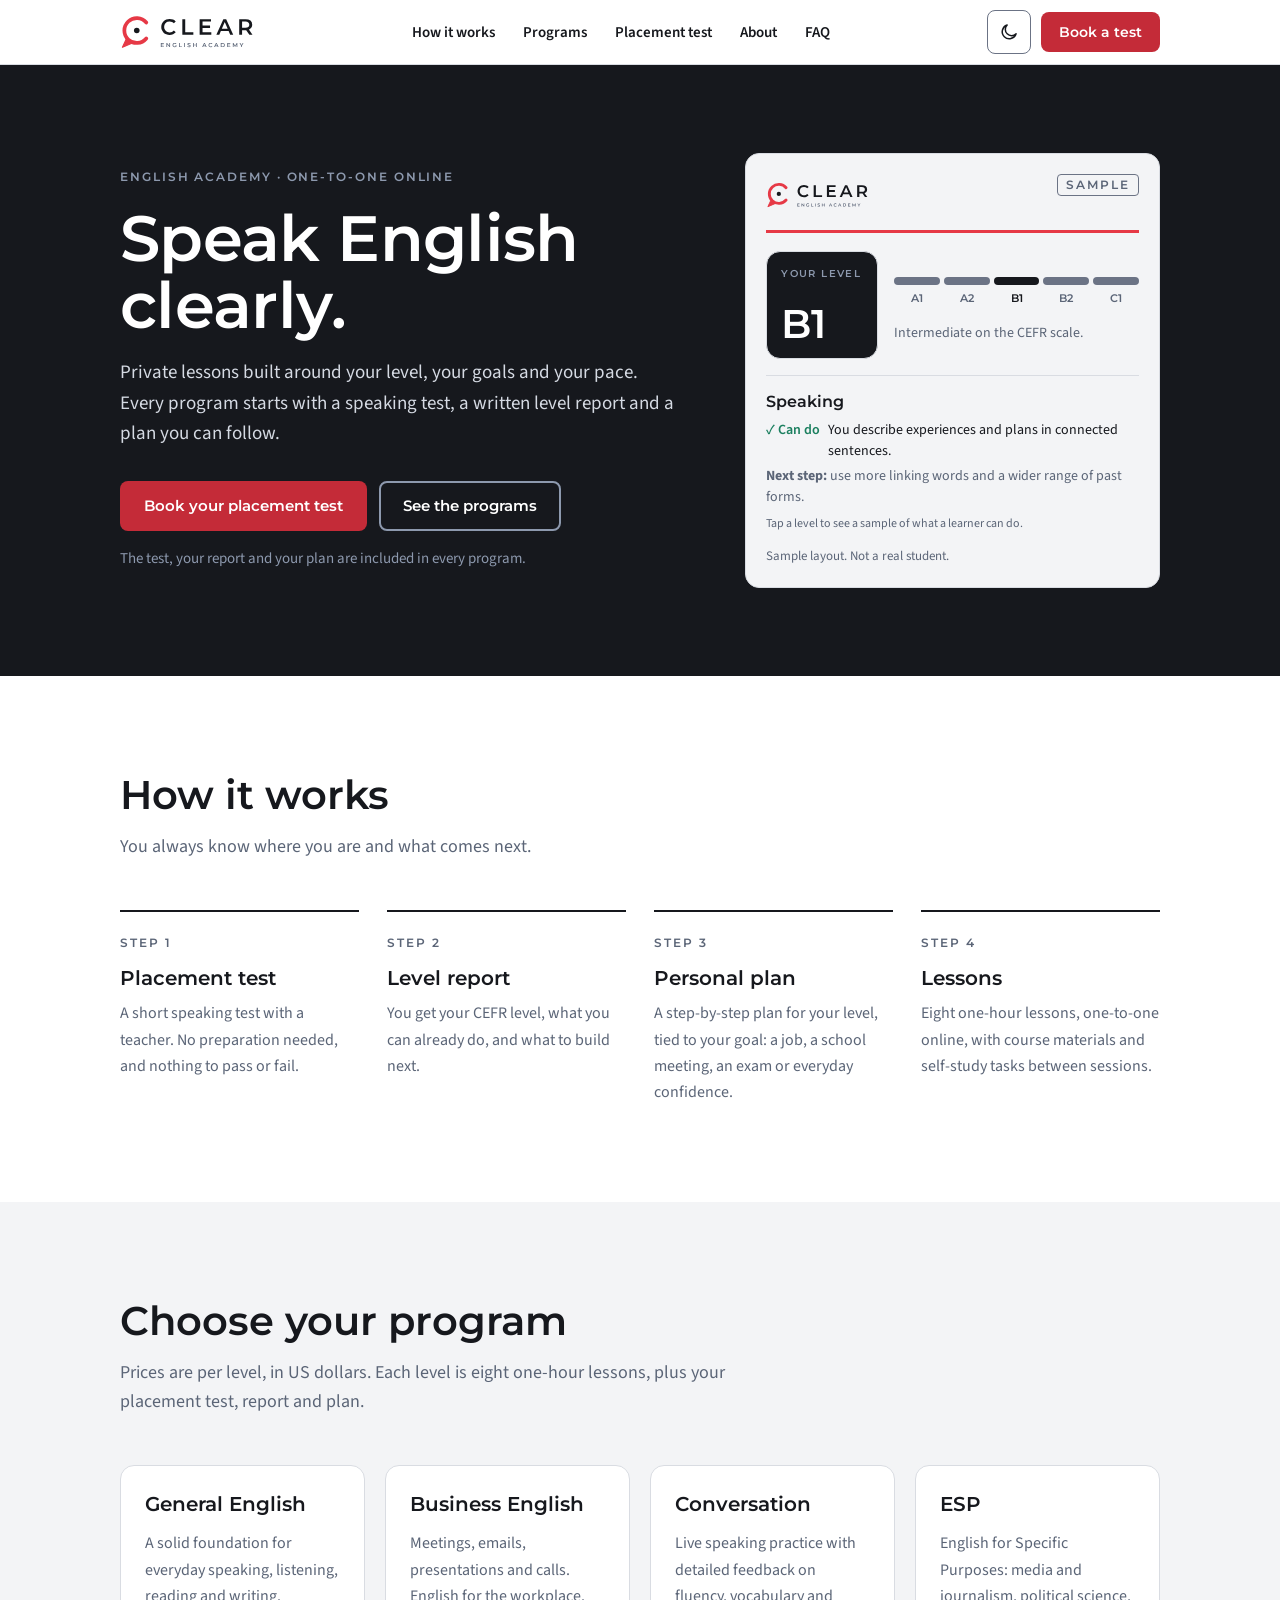
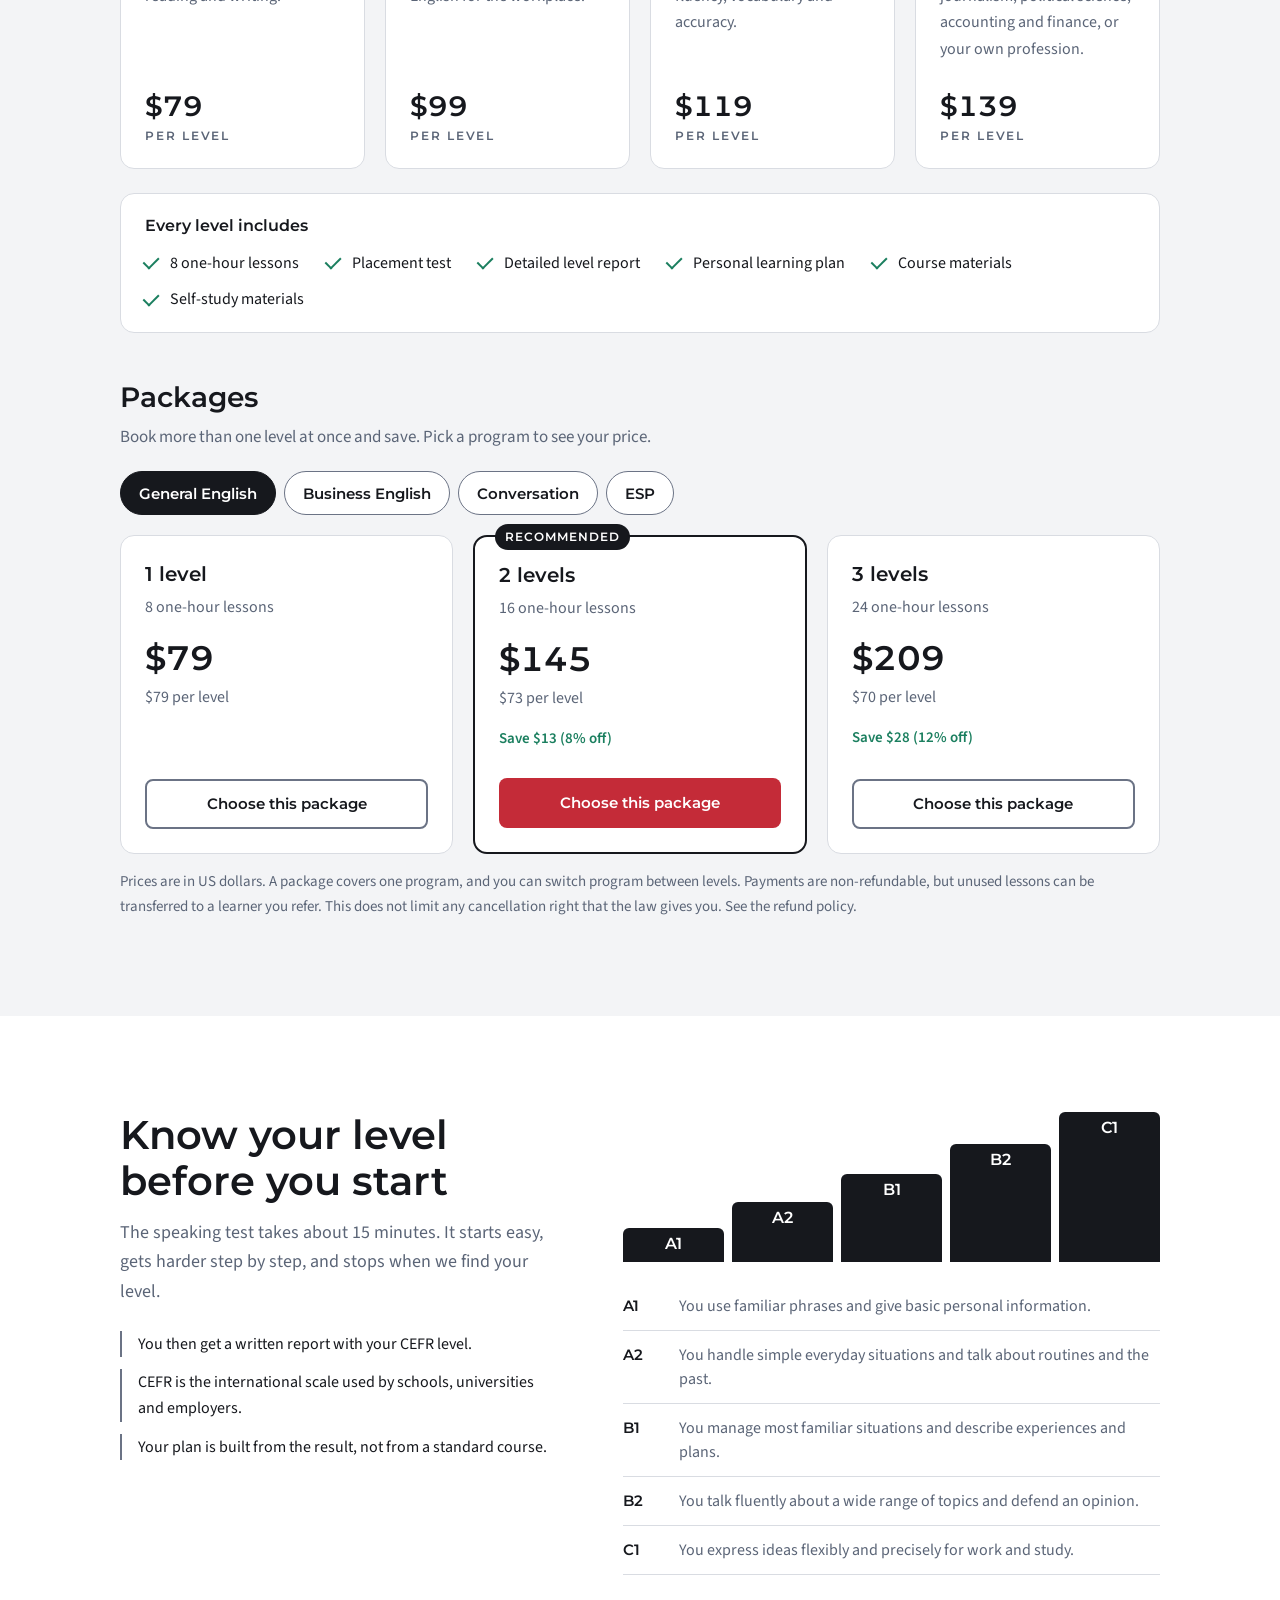
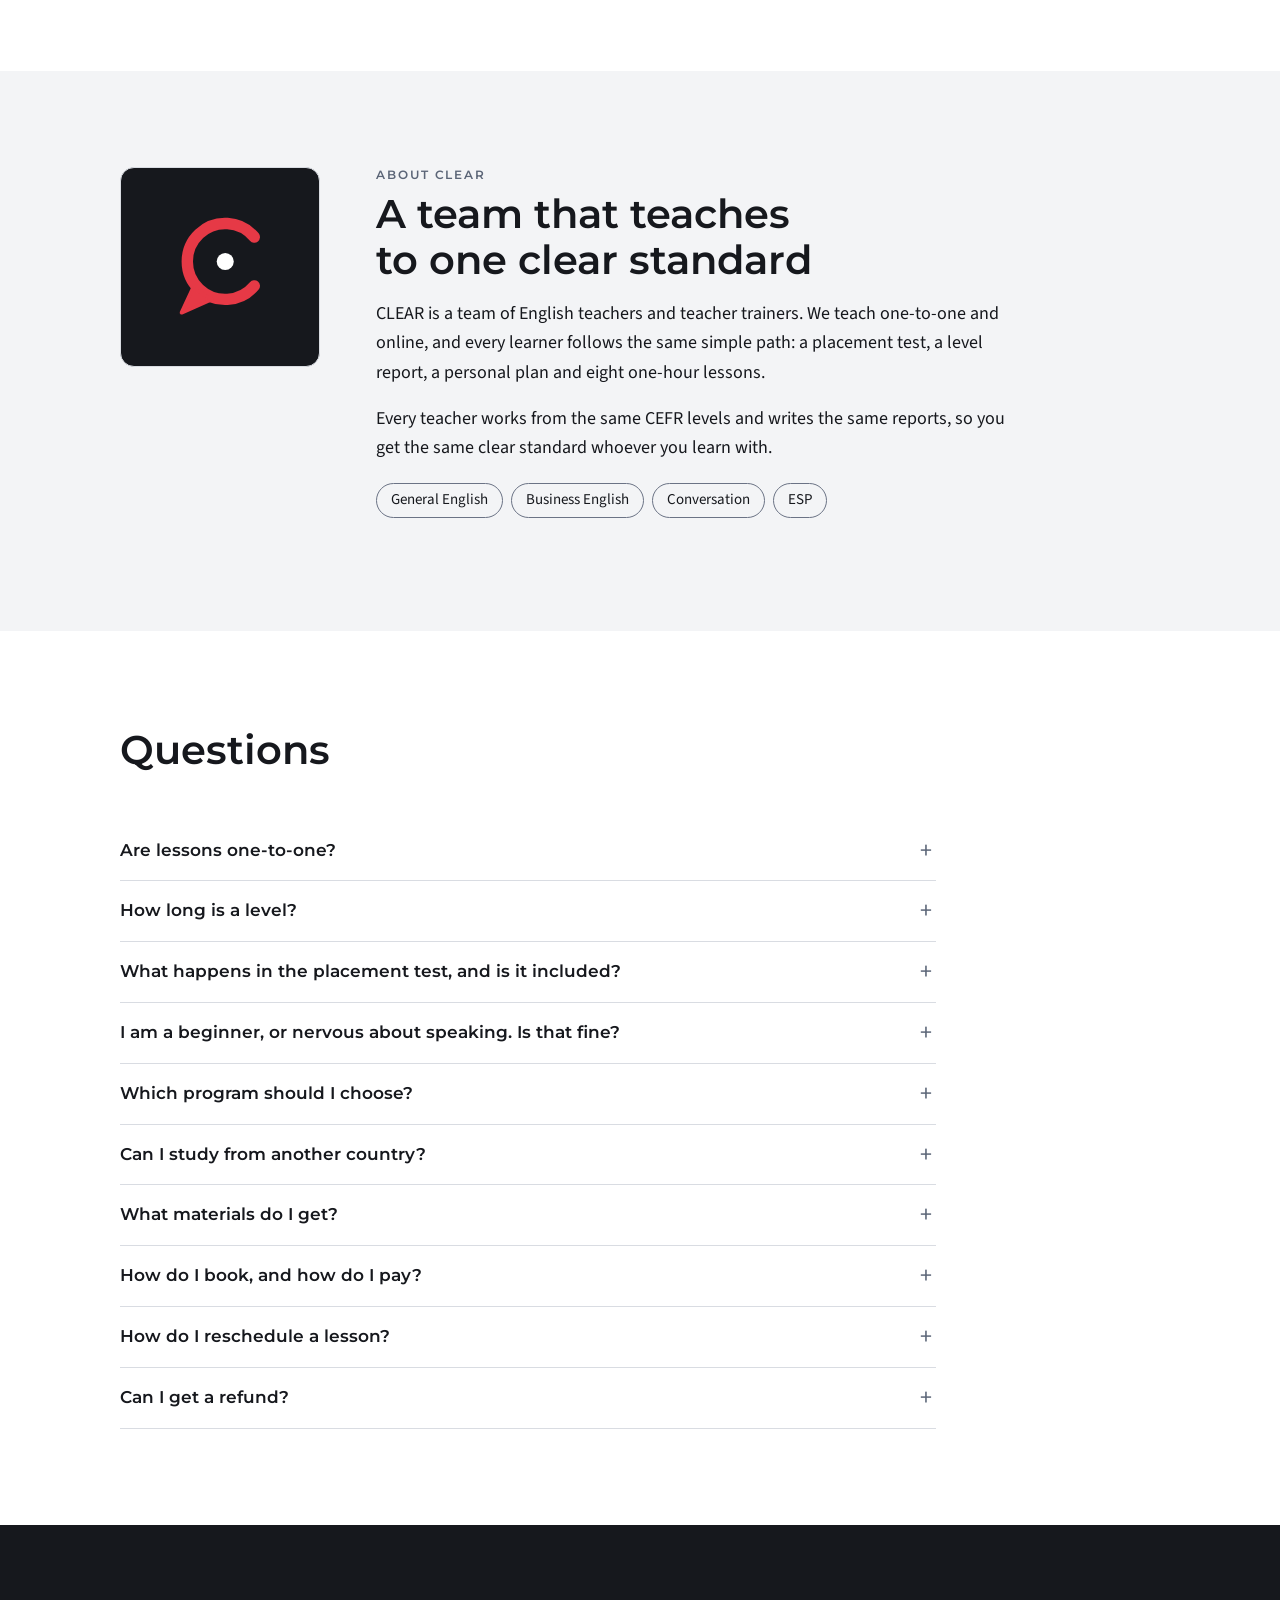
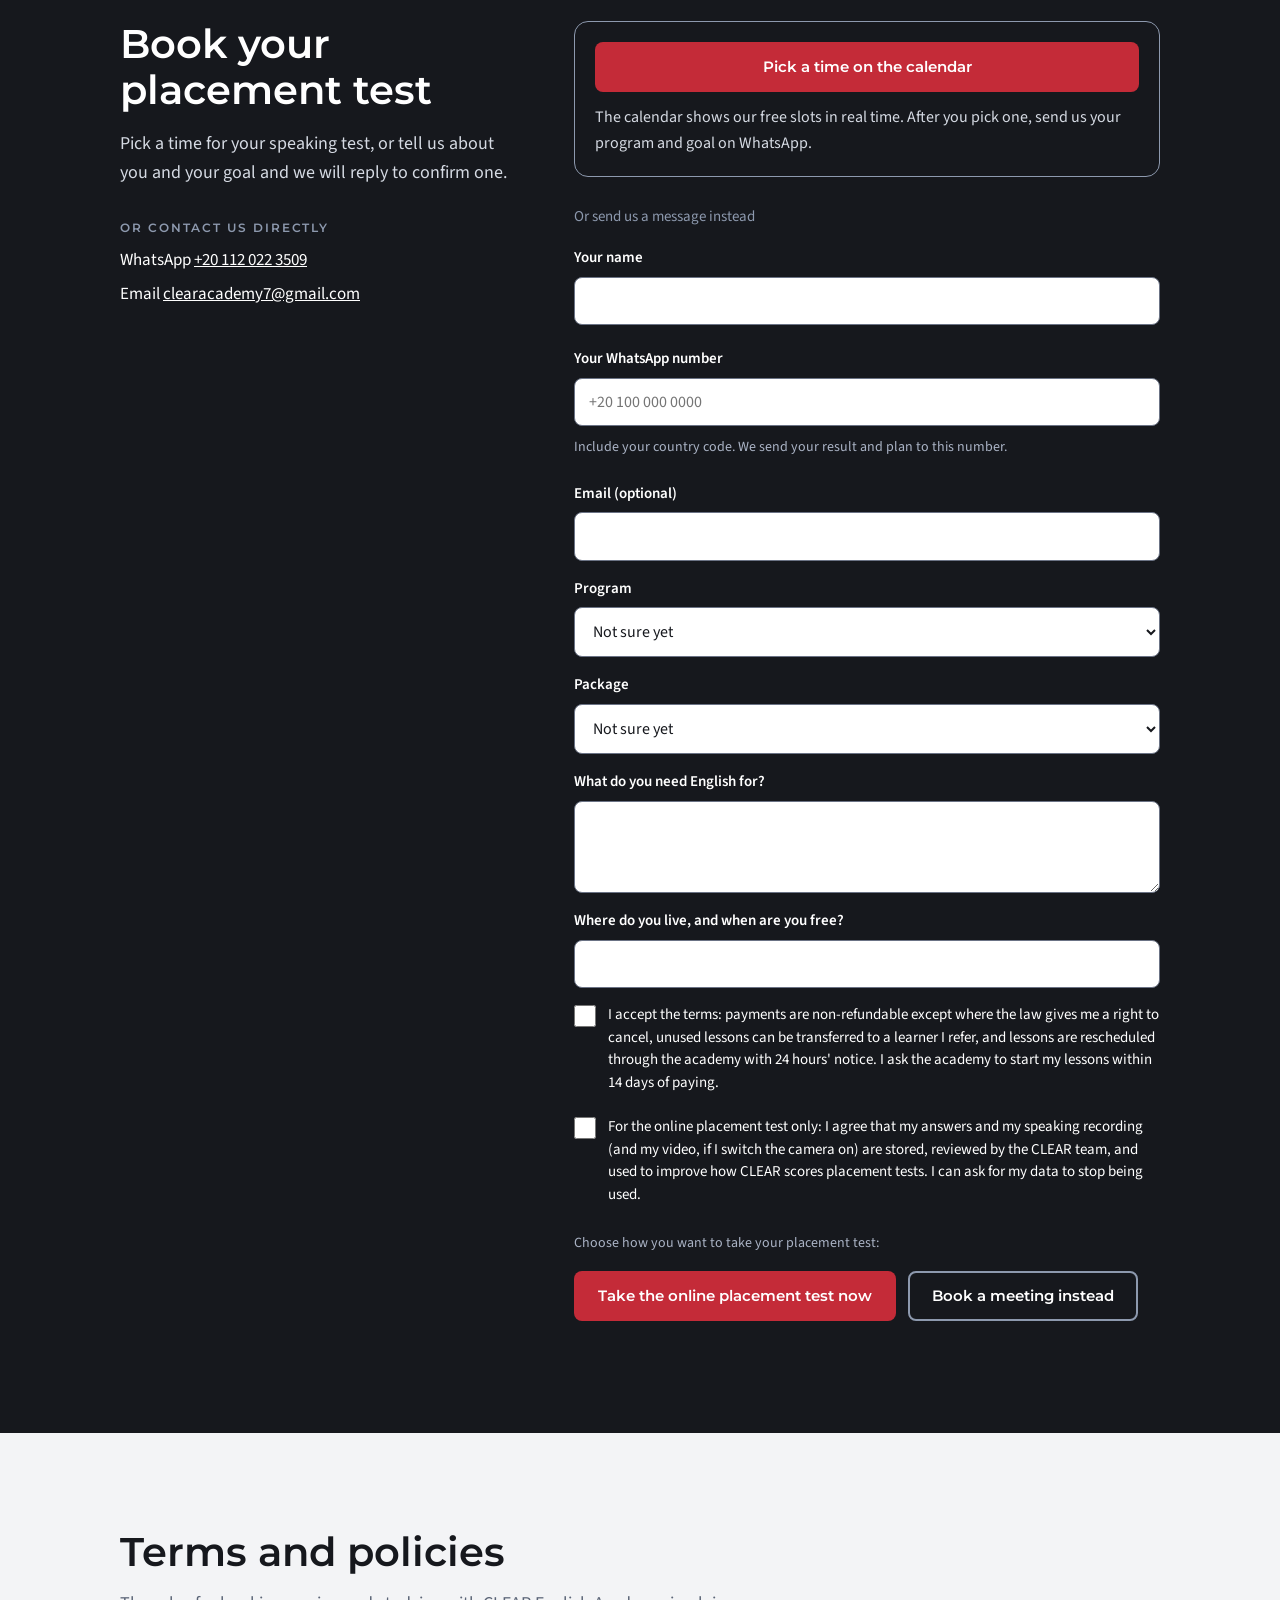
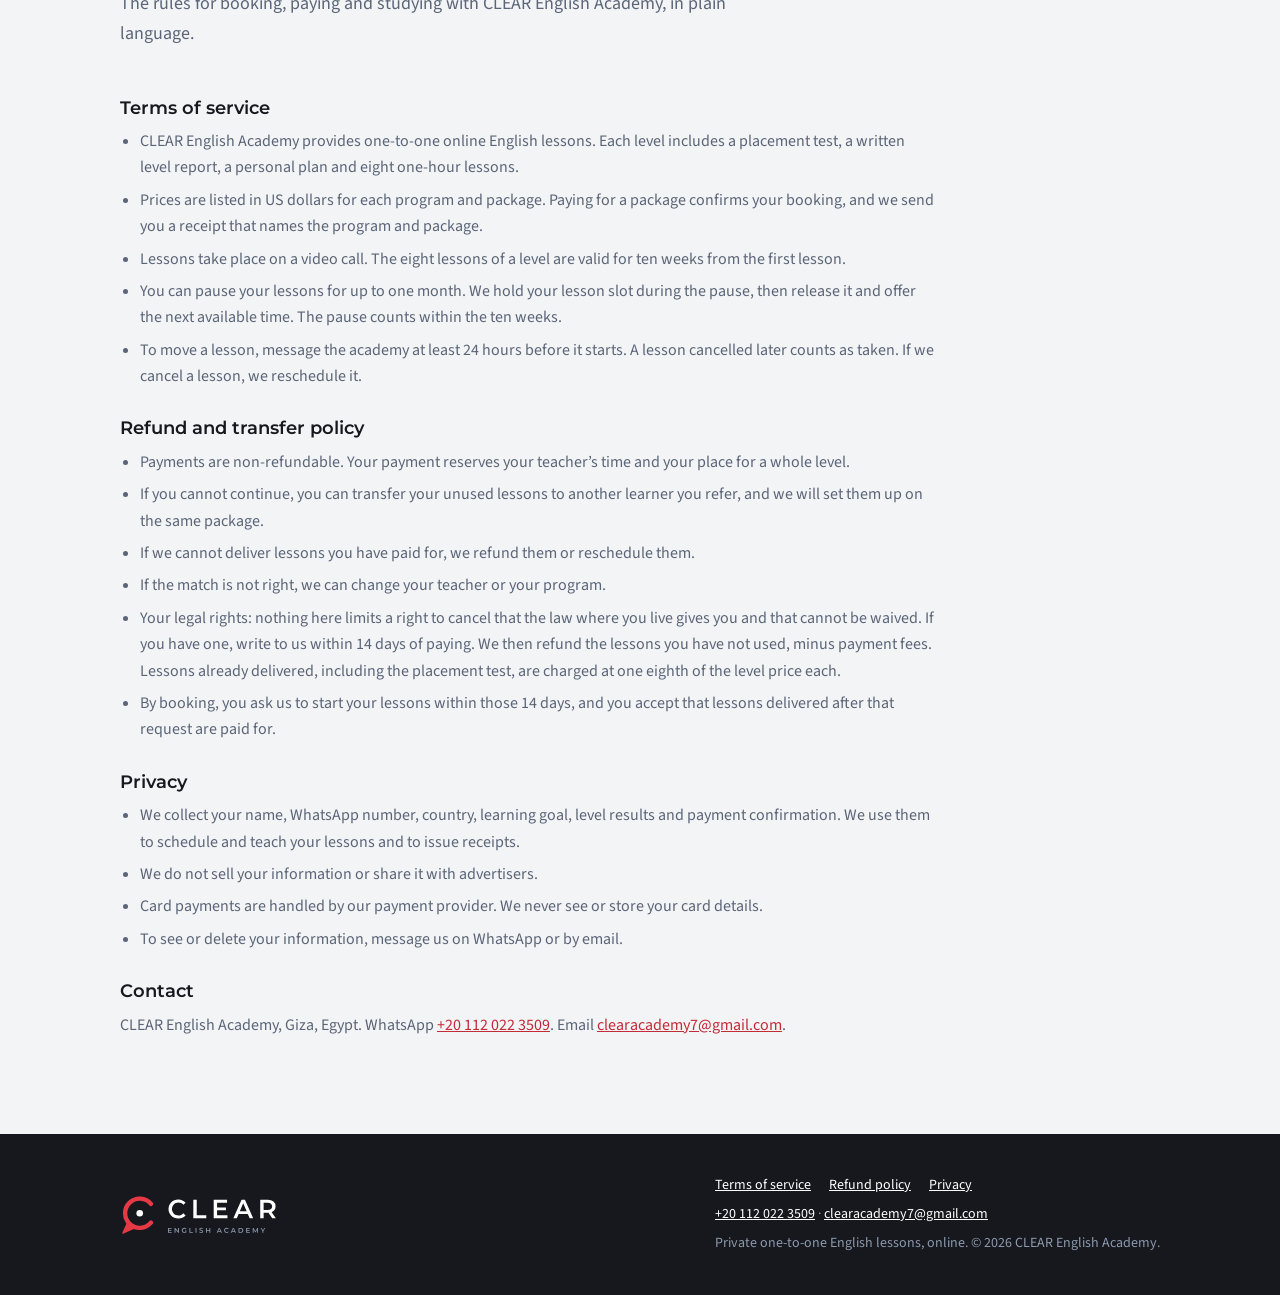
==== commit e05974ac: "Website form: mandatory WhatsApp, optional email, consent, online or meeting path via pl_register, s" ====
--- a/public/index.html
+++ b/public/index.html
@@ -168,6 +168,8 @@
 .book h2{font-size:clamp(28px,4.4vw,40px);line-height:1.15}
 .book .lede{margin-top:16px;font-size:18px;color:#d5dae3}
 .book form{display:grid;gap:16px}
+.book .hint2{font-size:14px;color:#aab3c5;margin:4px 0 0}
+.book .two{display:flex;flex-wrap:wrap;gap:12px}
 .field{display:grid;gap:6px;min-width:0}
 .field label{font-weight:600;font-size:15px}
 .field input,.field select,.field textarea{width:100%;font:400 16px/1.4 var(--font-text);color:var(--ink);background:var(--surface);border:1.5px solid var(--line-strong);border-radius:var(--r-md);padding:12px 14px}
@@ -329,12 +331,17 @@
     <p class="or" id="orLine" hidden>Or send us a message instead</p>
     <form id="bookForm" novalidate>
       <div class="field"><label for="fName">Your name</label><input id="fName" name="name" type="text" autocomplete="name" required><div class="err" id="nameErr" role="alert"></div></div>
+      <div class="field"><label for="fPhone">Your WhatsApp number</label><input id="fPhone" name="phone" type="tel" inputmode="tel" autocomplete="tel" placeholder="+20 100 000 0000" required><div class="hint2">Include your country code. We send your result and plan to this number.</div><div class="err" id="phoneErr" role="alert"></div></div>
+      <div class="field"><label for="fEmail">Email (optional)</label><input id="fEmail" name="email" type="email" inputmode="email" autocomplete="email"></div>
       <div class="field"><label for="fProgram">Program</label><select id="fProgram" name="program"><option value="">Not sure yet</option><option value="general">General English</option><option value="business">Business English</option><option value="conversation">Conversation</option><option value="esp">ESP (English for Specific Purposes)</option></select></div>
       <div class="field"><label for="fPack">Package</label><select id="fPack" name="pack"><option value="">Not sure yet</option><option value="1">1 level (8 lessons)</option><option value="2">2 levels (16 lessons), save 8%</option><option value="3">3 levels (24 lessons), save 12%</option></select></div>
       <div class="field"><label for="fGoal">What do you need English for?</label><textarea id="fGoal" name="goal"></textarea></div>
       <div class="field"><label for="fWhen">Where do you live, and when are you free?</label><input id="fWhen" name="when" type="text"></div>
       <div class="field"><label class="ck" for="fTerms"><input id="fTerms" type="checkbox"><span>I accept the terms: payments are non-refundable except where the law gives me a right to cancel, unused lessons can be transferred to a learner I refer, and lessons are rescheduled through the academy with 24 hours' notice. I ask the academy to start my lessons within 14 days of paying.</span></label><div class="err" id="termsErr" role="alert"></div></div>
-      <div><button class="btn btn-primary" type="submit">Prepare my message</button></div>
+      <div class="field"><label class="ck" for="fConsent"><input id="fConsent" type="checkbox"><span>For the online placement test only: I agree that my answers and my speaking recording (and my video, if I switch the camera on) are stored, reviewed by the CLEAR team, and used to improve how CLEAR scores placement tests. I can ask for my data to stop being used.</span></label><div class="err" id="consentErr" role="alert"></div></div>
+      <p class="hint2">Choose how you want to take your placement test:</p>
+      <div class="two"><button class="btn btn-primary" type="submit" data-path="online" id="btnOnline">Take the online placement test now</button><button class="btn btn-secondary" type="submit" data-path="meeting" id="btnMeeting">Book a meeting instead</button></div>
+      <div class="err" id="formErr" role="alert"></div>
     </form>
     <div class="out" id="out" hidden>
       <pre id="msg"></pre>
@@ -432,15 +439,45 @@
   nameEl.addEventListener('input',function(){nameErr.textContent='';});
   var termsEl=document.getElementById('fTerms'), termsErr=document.getElementById('termsErr');
   termsEl.addEventListener('change',function(){termsErr.textContent='';});
+  var phoneEl=document.getElementById('fPhone'), phoneErr=document.getElementById('phoneErr'), consentEl=document.getElementById('fConsent'), consentErr=document.getElementById('consentErr'), formErr=document.getElementById('formErr');
+  var SB={url:'https://coiopojghswotjghcfln.supabase.co',key:'sb_publishable_hBROFivygjlNmnev0ey0eA_2eLOD_CQ'};
+  var SRC=''; try{SRC=(new URLSearchParams(location.search).get('src')||sessionStorage.getItem('clear-src')||'').slice(0,80); if(SRC) sessionStorage.setItem('clear-src',SRC);}catch(e){}
+  var CONSENT_VERSION='2026-10-v1', sending=false, lastPath='meeting';
+  form.addEventListener('click',function(e){var b=e.target.closest&&e.target.closest('button[data-path]'); if(b) lastPath=b.getAttribute('data-path');});
+  phoneEl.addEventListener('input',function(){phoneErr.textContent='';}); consentEl.addEventListener('change',function(){consentErr.textContent='';});
+  function normPhone(v){var d=String(v||'').replace(/[^\d+]/g,''); if(d.indexOf('00')===0) d='+'+d.slice(2); if(/^01\d{9}$/.test(d)) d='+2'+d; return d;}
+  function register(path,name,phone,key,pk){
+    return fetch(SB.url+'/rest/v1/rpc/pl_register',{method:'POST',headers:{'apikey':SB.key,'Authorization':'Bearer '+SB.key,'Content-Type':'application/json'},
+      body:JSON.stringify({p_name:name,p_phone:phone,p_email:document.getElementById('fEmail').value.trim()||null,p_country:null,p_goal:document.getElementById('fGoal').value.trim()||null,
+        p_availability:document.getElementById('fWhen').value.trim()||null,p_program:key||null,p_levels:pk?pk.levels:null,p_path:path,p_src:SRC||null,p_consent:consentEl.checked,p_consent_version:CONSENT_VERSION})})
+      .then(function(r){return r.json().then(function(j){if(!r.ok) throw new Error(j&&j.message||'failed'); return j;});});
+  }
   form.addEventListener('submit',function(e){
     e.preventDefault();
-    var name=nameEl.value.trim();
+    if(sending) return;
+    var path=(e.submitter&&e.submitter.getAttribute('data-path'))||lastPath;
+    formErr.textContent='';
+    var name=nameEl.value.trim(), phone=normPhone(phoneEl.value);
     if(!name){nameErr.textContent='Enter your name so we know who to reply to.';nameEl.focus();return;}
+    if(!/^\+?[0-9]{7,16}$/.test(phone)){phoneErr.textContent='Enter your WhatsApp number with the country code, for example +20 100 000 0000.';phoneEl.focus();return;}
     if(!termsEl.checked){termsErr.textContent='Tick the box to accept the terms before you continue.';termsEl.focus();return;}
+    if(path==='online'&&!consentEl.checked){consentErr.textContent='To take the online test, please tick the box about recordings.';consentEl.focus();return;}
+    var key0=progEl.value, pk0=PACKS.filter(function(p){return String(p.levels)===packEl.value;})[0];
+    sending=true; var btns=form.querySelectorAll('button[type=submit]'); btns.forEach(function(b){b.disabled=true;});
+    register(path,name,phone,key0,pk0).then(function(r){
+      if(path==='online'){ location.href='placement/?lead='+encodeURIComponent(r.lead_id); return; }
+      showMessage(name,phone);
+    },function(err){
+      var m=String(err&&err.message||'');
+      if(path==='online'){ formErr.textContent=/too_many/.test(m)?'Too many tries from this number today. Please message us on WhatsApp.':'We could not start the test. Check your connection and try again, or message us on WhatsApp.'; return; }
+      showMessage(name,phone);     /* a meeting request still works by WhatsApp even if the saving step fails */
+    }).then(function(){sending=false; btns.forEach(function(b){b.disabled=false;});});
+  });
+  function showMessage(name,phone){
     var key=progEl.value, lv=packEl.value, pk=PACKS.filter(function(p){return String(p.levels)===lv;})[0];
     var progTxt=key?PRICES[key].name:'Not sure yet', packTxt='Not sure yet';
     if(pk){packTxt=(pk.levels===1?'1 level':pk.levels+' levels')+' ('+(pk.levels*8)+' lessons)'; if(key){var t=total(key,pk);packTxt+=', '+fmtUsd(t.usd);}}
-    var lines=['Hello, I would like to book a placement test at CLEAR English Academy.','Name: '+name,'Program: '+progTxt,'Package: '+packTxt];
+    var lines=['Hello, I would like to book a placement test at CLEAR English Academy.','Name: '+name,'WhatsApp: '+phone,'Program: '+progTxt,'Package: '+packTxt];
     lines.push('I accept the terms: non-refundable payments except where the law gives me a right to cancel, unused lessons transferable to a learner I refer, rescheduling through the academy with 24 hours notice. I ask the academy to start my lessons within 14 days of paying.');
     var goal=document.getElementById('fGoal').value.trim(), when=document.getElementById('fWhen').value.trim();
     if(goal) lines.push('I need English for: '+goal);
@@ -454,7 +491,7 @@
     var link=(key&&pk&&PAY_LINKS[key]&&PAY_LINKS[key][pk.levels])||'';
     if(link){pay.href=link;pay.hidden=false;} else {pay.hidden=true;}
     out.scrollIntoView({block:'nearest'});
-  });
+  }
   copyBtn.addEventListener('click',function(){
     var done=function(){copyBtn.textContent='Copied';setTimeout(function(){copyBtn.textContent='Copy message';},2000);};
     var fallback=function(){var r=document.createRange();r.selectNodeContents(msg);var s=window.getSelection();s.removeAllRanges();s.addRange(r);hint.textContent='Message selected. Copy it with your keyboard.';};
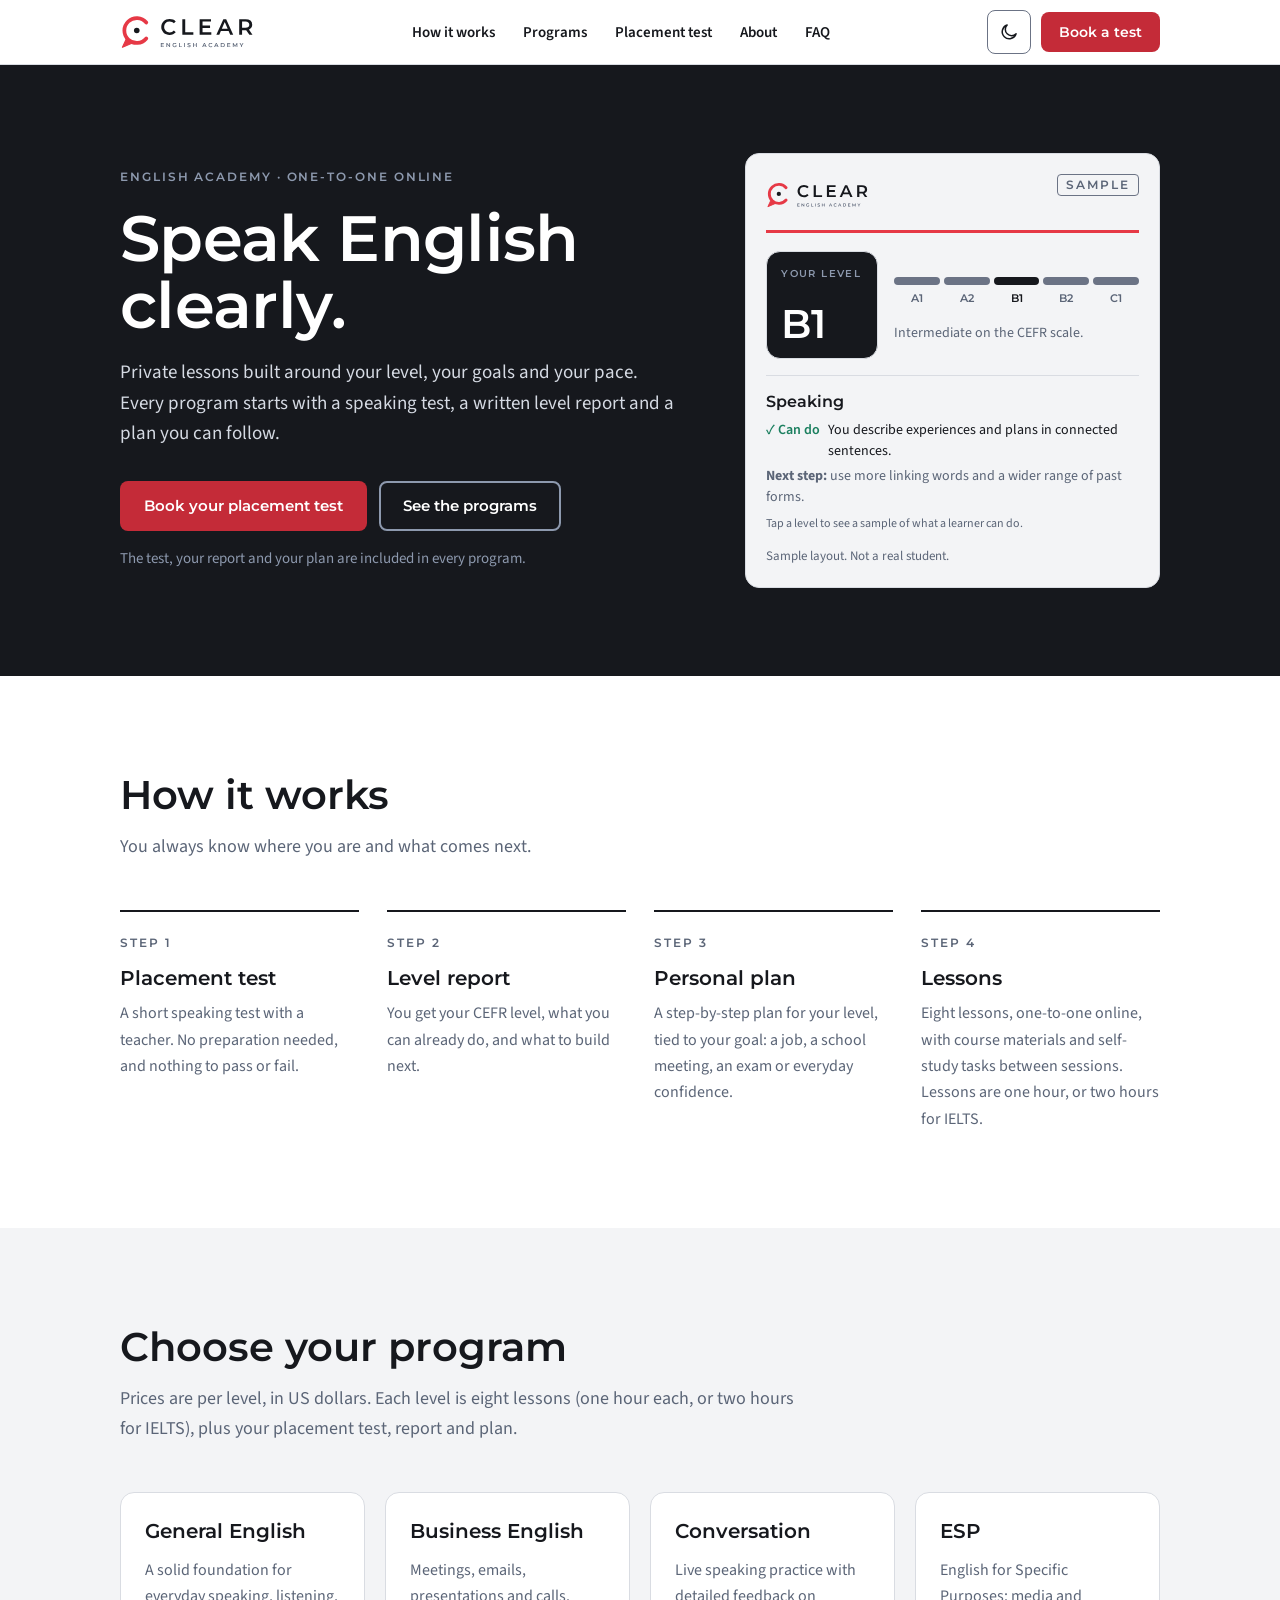
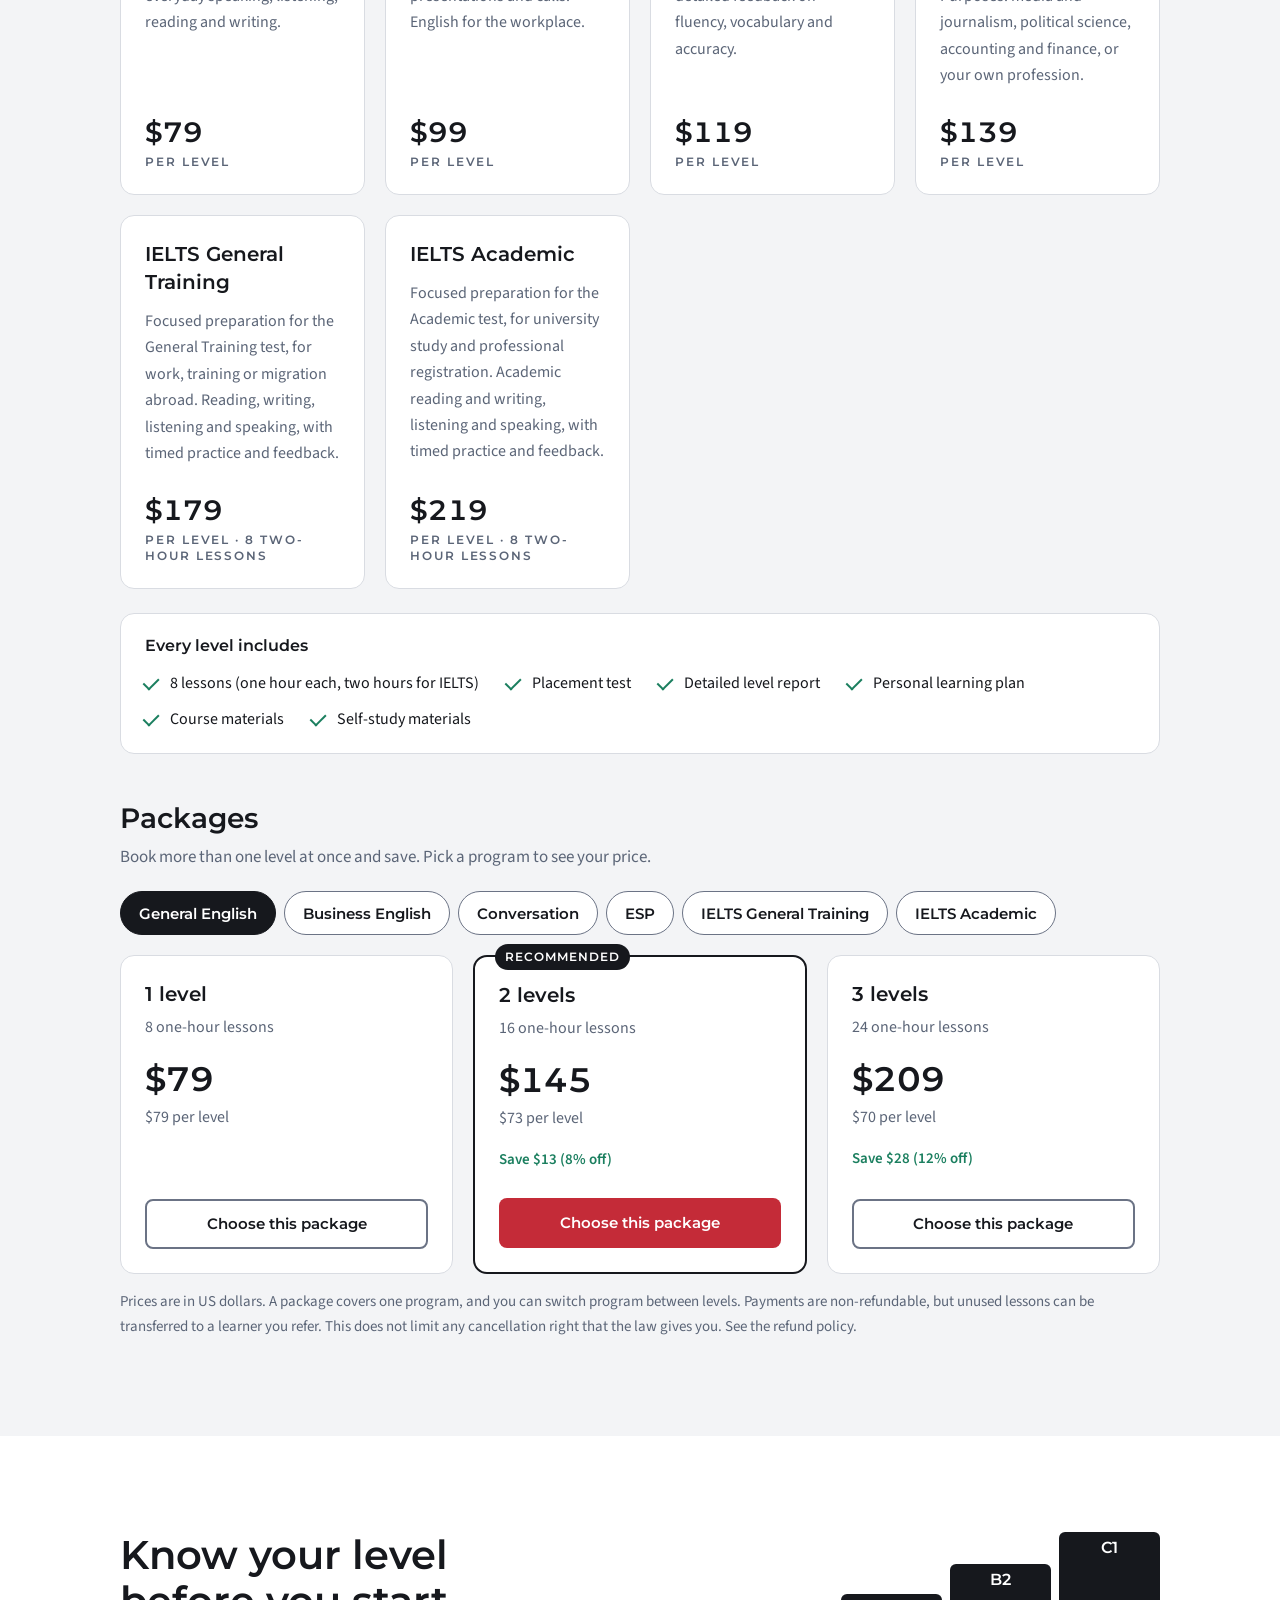
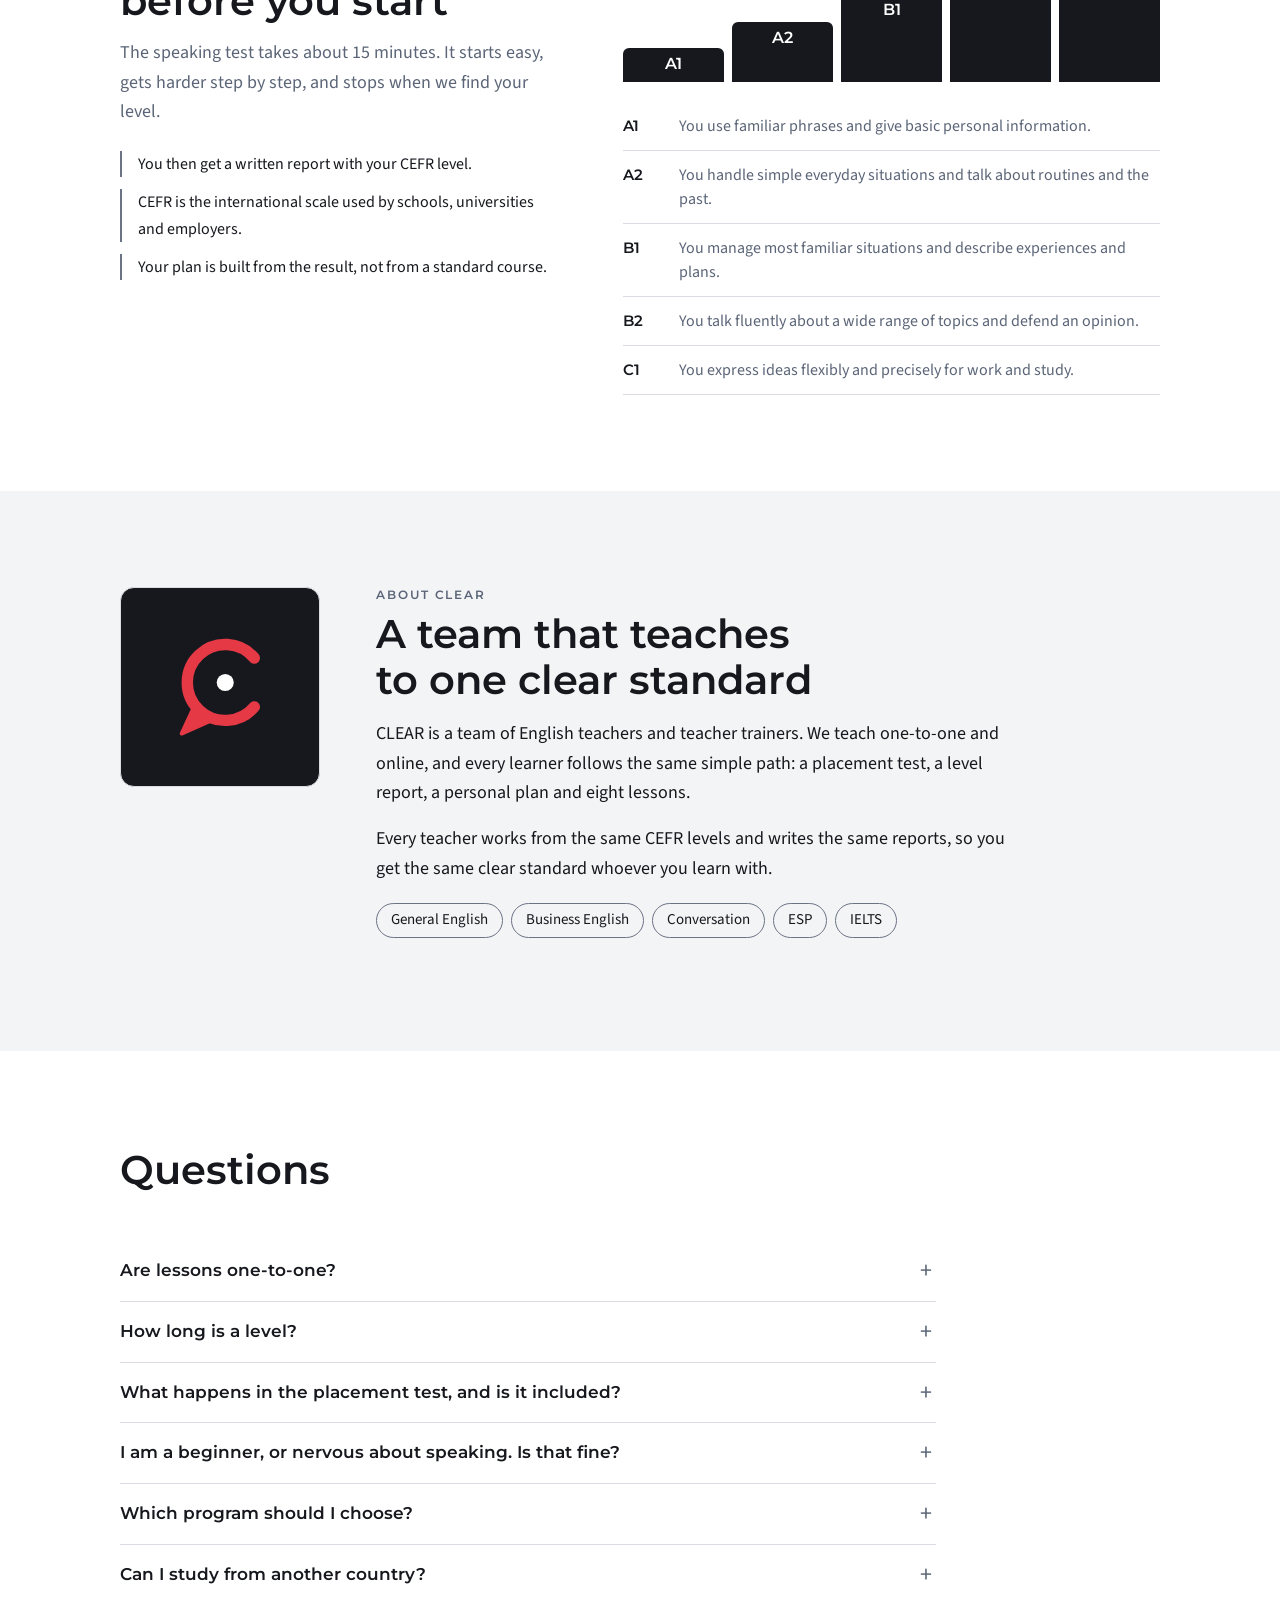
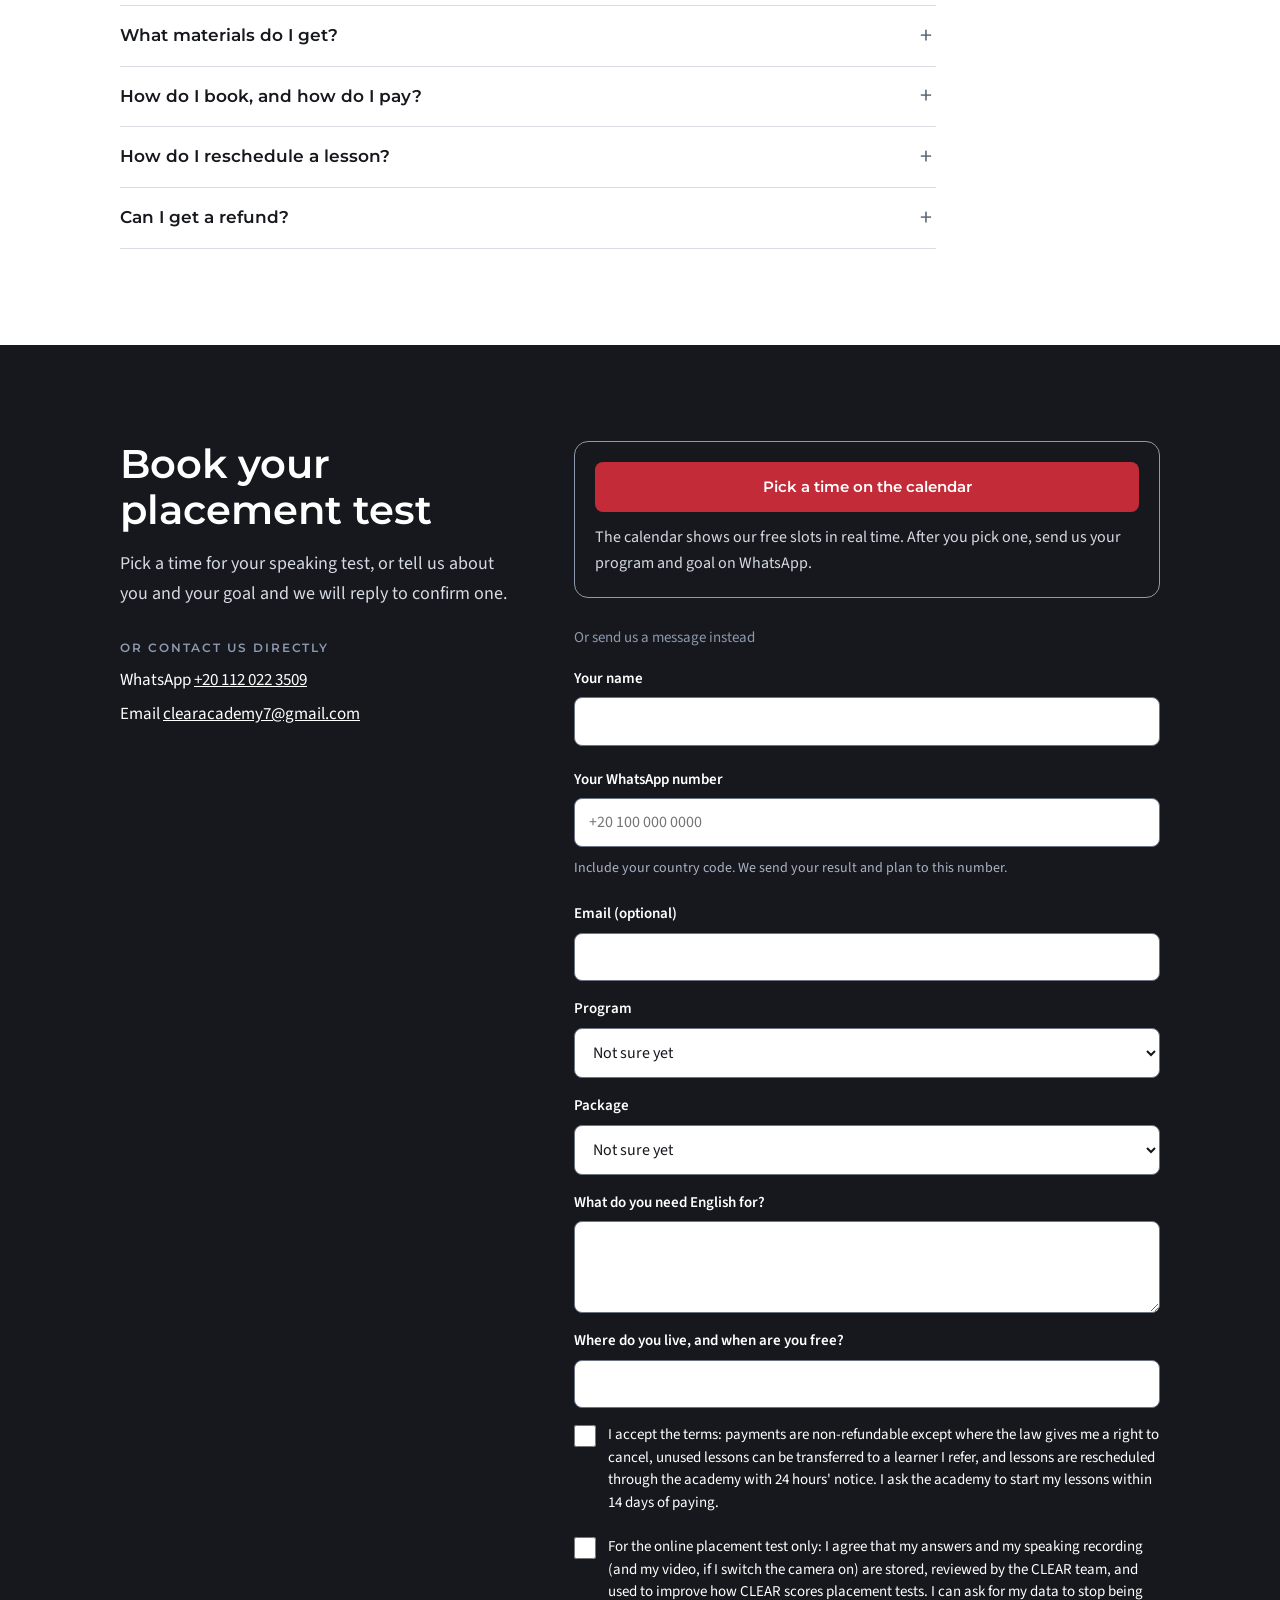
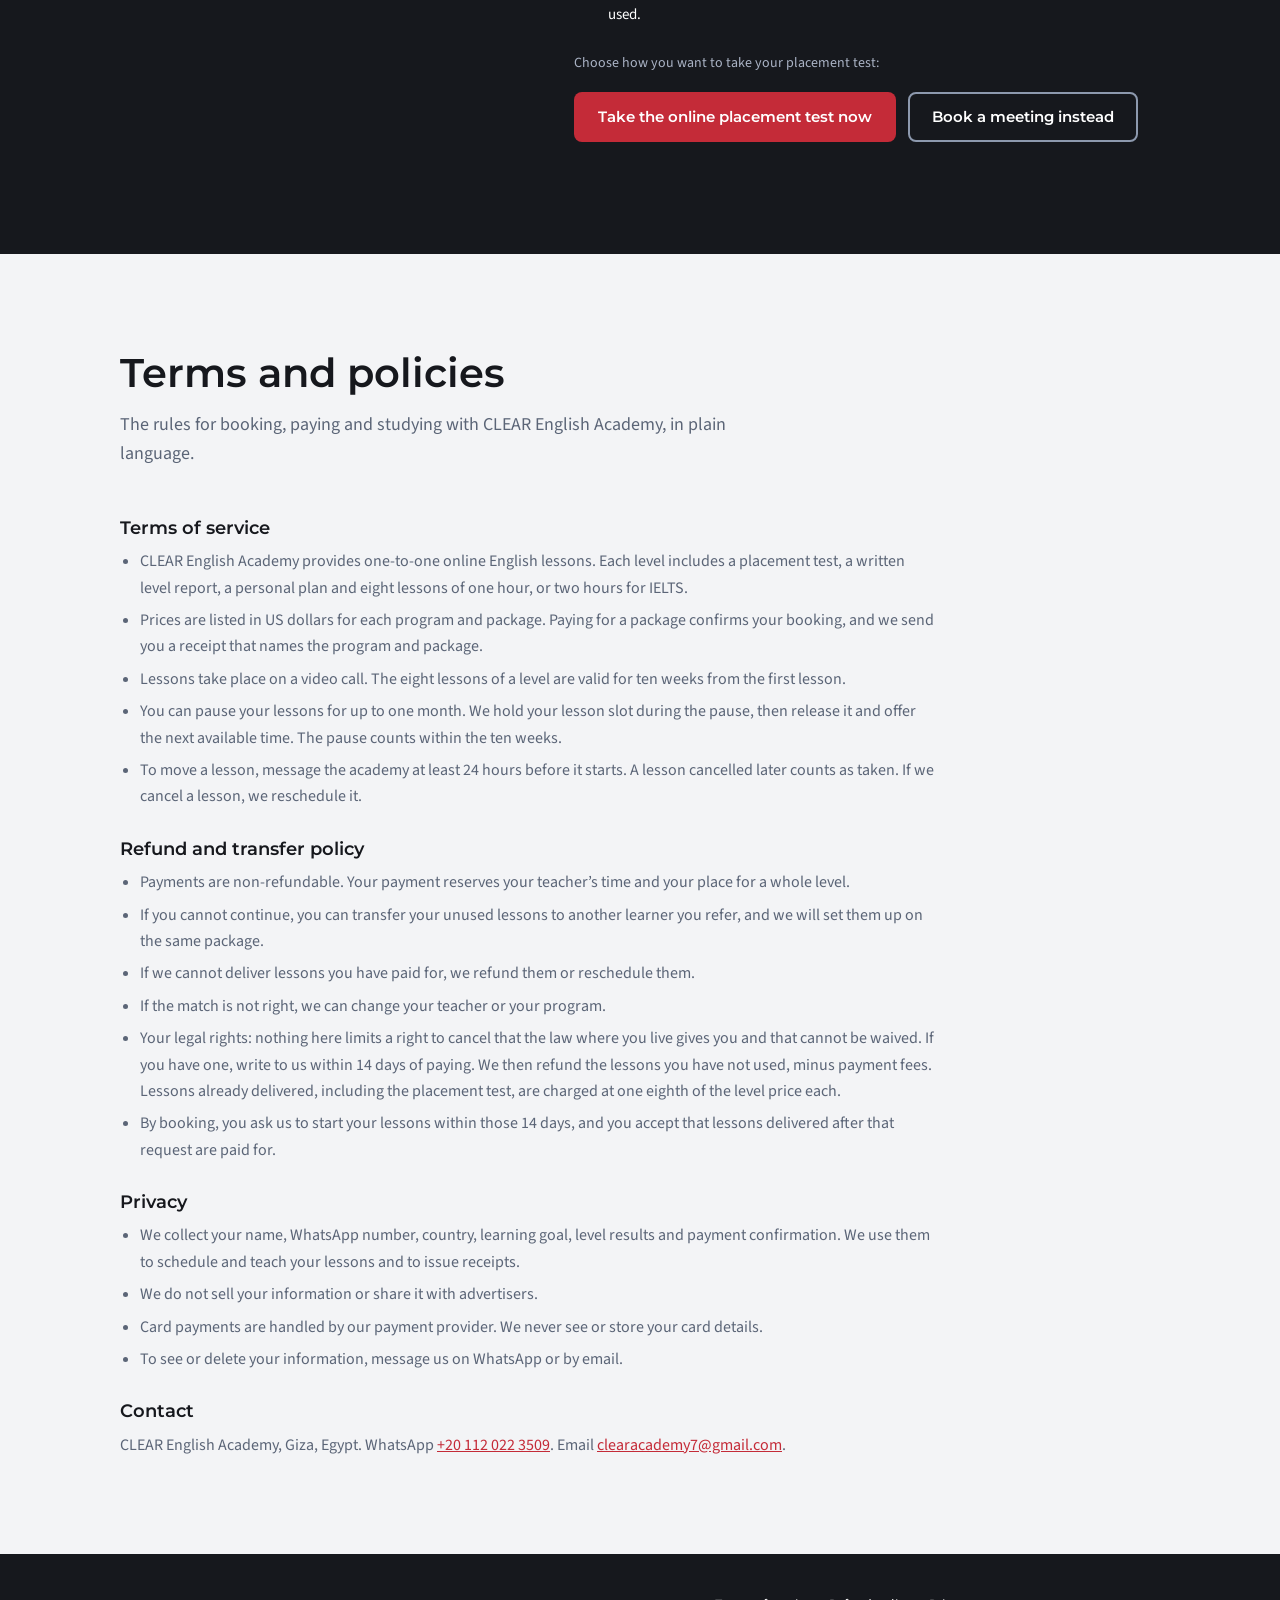
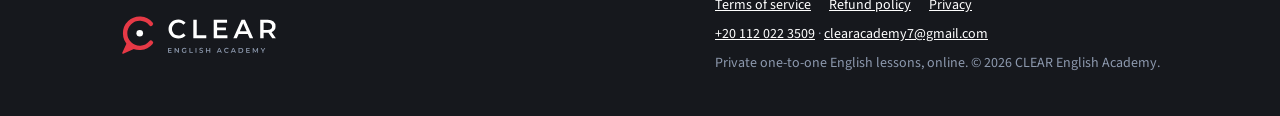
==== commit 3ac0d612: "Website: IELTS General Training and Academic, lesson lengths, whole-dollar package prices; placement" ====
--- a/public/index.html
+++ b/public/index.html
@@ -259,19 +259,21 @@
     <div class="step"><span class="label">Step 1</span><h3>Placement test</h3><p>A short speaking test with a teacher. No preparation needed, and nothing to pass or fail.</p></div>
     <div class="step"><span class="label">Step 2</span><h3>Level report</h3><p>You get your CEFR level, what you can already do, and what to build next.</p></div>
     <div class="step"><span class="label">Step 3</span><h3>Personal plan</h3><p>A step-by-step plan for your level, tied to your goal: a job, a school meeting, an exam or everyday confidence.</p></div>
-    <div class="step"><span class="label">Step 4</span><h3>Lessons</h3><p>Eight one-hour lessons, one-to-one online, with course materials and self-study tasks between sessions.</p></div>
+    <div class="step"><span class="label">Step 4</span><h3>Lessons</h3><p>Eight lessons, one-to-one online, with course materials and self-study tasks between sessions. Lessons are one hour, or two hours for IELTS.</p></div>
   </div>
 </div></section>
 
 <section class="soft" id="programs"><div class="wrap">
-  <div class="head"><h2>Choose your program</h2><p>Prices are per level, in US dollars. Each level is eight one-hour lessons, plus your placement test, report and plan.</p></div>
+  <div class="head"><h2>Choose your program</h2><p>Prices are per level, in US dollars. Each level is eight lessons (one hour each, or two hours for IELTS), plus your placement test, report and plan.</p></div>
   <div class="cards">
     <article class="card"><h3>General English</h3><p>A solid foundation for everyday speaking, listening, reading and writing.</p><div class="price">$79<span class="label">per level</span></div></article>
     <article class="card"><h3>Business English</h3><p>Meetings, emails, presentations and calls. English for the workplace.</p><div class="price">$99<span class="label">per level</span></div></article>
     <article class="card"><h3>Conversation</h3><p>Live speaking practice with detailed feedback on fluency, vocabulary and accuracy.</p><div class="price">$119<span class="label">per level</span></div></article>
     <article class="card"><h3>ESP</h3><p>English for Specific Purposes: media and journalism, political science, accounting and finance, or your own profession.</p><div class="price">$139<span class="label">per level</span></div></article>
-  </div>
-  <div class="includes"><h3>Every level includes</h3><ul><li>8 one-hour lessons</li><li>Placement test</li><li>Detailed level report</li><li>Personal learning plan</li><li>Course materials</li><li>Self-study materials</li></ul></div>
+    <article class="card"><h3>IELTS General Training</h3><p>Focused preparation for the General Training test, for work, training or migration abroad. Reading, writing, listening and speaking, with timed practice and feedback.</p><div class="price">$179<span class="label">per level &middot; 8 two-hour lessons</span></div></article>
+    <article class="card"><h3>IELTS Academic</h3><p>Focused preparation for the Academic test, for university study and professional registration. Academic reading and writing, listening and speaking, with timed practice and feedback.</p><div class="price">$219<span class="label">per level &middot; 8 two-hour lessons</span></div></article>
+  </div>
+  <div class="includes"><h3>Every level includes</h3><ul><li>8 lessons (one hour each, two hours for IELTS)</li><li>Placement test</li><li>Detailed level report</li><li>Personal learning plan</li><li>Course materials</li><li>Self-study materials</li></ul></div>
   <h3 class="packs-h">Packages</h3>
   <p class="packs-p">Book more than one level at once and save. Pick a program to see your price.</p>
   <div class="seg" id="seg" role="group" aria-label="Program"></div>
@@ -301,20 +303,20 @@
   <div>
     <div class="label muted">About CLEAR</div>
     <h2 style="margin-top:8px">A team that teaches to one clear standard</h2>
-    <p>CLEAR is a team of English teachers and teacher trainers. We teach one-to-one and online, and every learner follows the same simple path: a placement test, a level report, a personal plan and eight one-hour lessons.</p>
+    <p>CLEAR is a team of English teachers and teacher trainers. We teach one-to-one and online, and every learner follows the same simple path: a placement test, a level report, a personal plan and eight lessons.</p>
     <p>Every teacher works from the same CEFR levels and writes the same reports, so you get the same clear standard whoever you learn with.</p>
-    <ul class="chips"><li>General English</li><li>Business English</li><li>Conversation</li><li>ESP</li></ul>
+    <ul class="chips"><li>General English</li><li>Business English</li><li>Conversation</li><li>ESP</li><li>IELTS</li></ul>
   </div>
 </div></div></section>
 
 <section id="faq"><div class="wrap">
   <div class="head"><h2>Questions</h2></div>
   <div class="faq">
-    <details><summary>Are lessons one-to-one?</summary><p>Yes. Every lesson is just you and your teacher, online, for one hour. There are no groups. We send you the video-call link before your first lesson, and all you need is a phone, tablet or laptop with a steady internet connection.</p></details>
-    <details><summary>How long is a level?</summary><p>A level is eight one-hour lessons. Most learners have one or two lessons a week, so a level takes about four to eight weeks. A level is a block of study, not a whole CEFR band: moving from A1 to A2, for example, can take more than one block, and your report tells you honestly how many to expect.</p></details>
+    <details><summary>Are lessons one-to-one?</summary><p>Yes. Every lesson is just you and your teacher, online, for one hour (two hours for IELTS). There are no groups. We send you the video-call link before your first lesson, and all you need is a phone, tablet or laptop with a steady internet connection.</p></details>
+    <details><summary>How long is a level?</summary><p>A level is eight lessons: one hour each, or two hours each for IELTS. Most learners have one or two lessons a week, so a level takes about four to eight weeks. A level is a block of study, not a whole CEFR band: moving from A1 to A2, for example, can take more than one block, and your report tells you honestly how many to expect.</p></details>
     <details><summary>What happens in the placement test, and is it included?</summary><p>Yes, it is included in the price of every level. It is a speaking test of about 15 minutes with a teacher on video. You do not need to prepare and there is nothing to pass or fail. Within two working days you receive your written level report (your CEFR level, what you can already do and what to build next) and your personal plan for the eight lessons.</p></details>
     <details><summary>I am a beginner, or nervous about speaking. Is that fine?</summary><p>Yes. A1 is a normal starting point, and many learners come back to English after years away. The test begins with very simple questions, your teacher speaks slowly, and you can ask for anything to be repeated. Nobody hears you except your teacher.</p></details>
-    <details><summary>Which program should I choose?</summary><p>General English is for everyday life: travel, family, school meetings and building confidence. Business English is for the workplace: meetings, emails, presentations and calls. Conversation is for fluency, with live speaking and detailed feedback on your accuracy and vocabulary. ESP is English for your own field, such as media, politics, accounting or another profession. Not sure? Book the placement test and your teacher will recommend one. You can switch program between levels.</p></details>
+    <details><summary>Which program should I choose?</summary><p>General English is for everyday life: travel, family, school meetings and building confidence. Business English is for the workplace: meetings, emails, presentations and calls. Conversation is for fluency, with live speaking and detailed feedback on your accuracy and vocabulary. ESP is English for your own field, such as media, politics, accounting or another profession. IELTS General Training and IELTS Academic prepare you for the test, with two-hour lessons; choose General Training for work or migration and Academic for university or professional registration. Not sure? Book the placement test and your teacher will recommend one. You can switch program between levels.</p></details>
     <details><summary>Can I study from another country?</summary><p>Yes. Learners join from Egypt and from abroad. Tell us your city when you book and we will offer lesson times in your local time.</p></details>
     <details><summary>What materials do I get?</summary><p>Course materials for your level, shared digitally before each lesson, and self-study tasks to do between lessons. Your teacher reviews the self-study work at the start of the next lesson, so nothing you practise is wasted.</p></details>
     <details><summary>How do I book, and how do I pay?</summary><p>Choose a package, then book your placement test as your first session. You pay for your package to confirm it. Prices are in US dollars. We send you the payment link on WhatsApp, and a receipt once it is paid. The receipt names the program and package you chose, and we keep a copy too. Packages of two or three levels are cheaper per level than a single level.</p></details>
@@ -333,7 +335,7 @@
       <div class="field"><label for="fName">Your name</label><input id="fName" name="name" type="text" autocomplete="name" required><div class="err" id="nameErr" role="alert"></div></div>
       <div class="field"><label for="fPhone">Your WhatsApp number</label><input id="fPhone" name="phone" type="tel" inputmode="tel" autocomplete="tel" placeholder="+20 100 000 0000" required><div class="hint2">Include your country code. We send your result and plan to this number.</div><div class="err" id="phoneErr" role="alert"></div></div>
       <div class="field"><label for="fEmail">Email (optional)</label><input id="fEmail" name="email" type="email" inputmode="email" autocomplete="email"></div>
-      <div class="field"><label for="fProgram">Program</label><select id="fProgram" name="program"><option value="">Not sure yet</option><option value="general">General English</option><option value="business">Business English</option><option value="conversation">Conversation</option><option value="esp">ESP (English for Specific Purposes)</option></select></div>
+      <div class="field"><label for="fProgram">Program</label><select id="fProgram" name="program"><option value="">Not sure yet</option><option value="general">General English</option><option value="business">Business English</option><option value="conversation">Conversation</option><option value="esp">ESP (English for Specific Purposes)</option><option value="ielts_general">IELTS General Training</option><option value="ielts_academic">IELTS Academic</option></select></div>
       <div class="field"><label for="fPack">Package</label><select id="fPack" name="pack"><option value="">Not sure yet</option><option value="1">1 level (8 lessons)</option><option value="2">2 levels (16 lessons), save 8%</option><option value="3">3 levels (24 lessons), save 12%</option></select></div>
       <div class="field"><label for="fGoal">What do you need English for?</label><textarea id="fGoal" name="goal"></textarea></div>
       <div class="field"><label for="fWhen">Where do you live, and when are you free?</label><input id="fWhen" name="when" type="text"></div>
@@ -354,7 +356,7 @@
   <div class="head"><h2>Terms and policies</h2><p>The rules for booking, paying and studying with CLEAR English Academy, in plain language.</p></div>
   <div class="terms">
     <div><h3 id="terms-service">Terms of service</h3><ul>
-      <li>CLEAR English Academy provides one-to-one online English lessons. Each level includes a placement test, a written level report, a personal plan and eight one-hour lessons.</li>
+      <li>CLEAR English Academy provides one-to-one online English lessons. Each level includes a placement test, a written level report, a personal plan and eight lessons of one hour, or two hours for IELTS.</li>
       <li>Prices are listed in US dollars for each program and package. Paying for a package confirms your booking, and we send you a receipt that names the program and package.</li>
       <li>Lessons take place on a video call. The eight lessons of a level are valid for ten weeks from the first lesson.</li>
       <li>You can pause your lessons for up to one month. We hold your lesson slot during the pause, then release it and offer the next available time. The pause counts within the ten weeks.</li>
@@ -388,15 +390,17 @@
 /* ---- Settings to edit ---- */
 var CONTACT = { whatsapp: "201120223509" };
 var BOOKING_URL = "https://calendar.app.google/HP8LGmbAsey4U3we7";   /* Google Calendar appointment page or Calendly link for the placement test */
-var PRICES = {          /* list price per level: usd, egp */
-  general:{name:"General English",usd:79,egp:4000},
-  business:{name:"Business English",usd:99,egp:5000},
-  conversation:{name:"Conversation",usd:119,egp:6000},
-  esp:{name:"ESP",usd:139,egp:7000}
+var PRICES = {          /* list price per level in US dollars; mins = length of one lesson */
+  general:{name:"General English",usd:79,mins:60},
+  business:{name:"Business English",usd:99,mins:60},
+  conversation:{name:"Conversation",usd:119,mins:60},
+  esp:{name:"ESP",usd:139,mins:60},
+  ielts_general:{name:"IELTS General Training",usd:179,mins:120},
+  ielts_academic:{name:"IELTS Academic",usd:219,mins:120}
 };
 var PACKS = [ {levels:1,off:0}, {levels:2,off:0.08}, {levels:3,off:0.12} ];
 var PAY_LINKS = {       /* paste payment links here, e.g. general:{1:"https://...",2:"",3:""} */
-  general:{1:"",2:"",3:""}, business:{1:"",2:"",3:""}, conversation:{1:"",2:"",3:""}, esp:{1:"",2:"",3:""}
+  general:{1:"",2:"",3:""}, business:{1:"",2:"",3:""}, conversation:{1:"",2:"",3:""}, esp:{1:"",2:"",3:""}, ielts_general:{1:"",2:"",3:""}, ielts_academic:{1:"",2:"",3:""}
 };
 /* -------------------------- */
 (function(){
@@ -409,8 +413,7 @@
   themeBtn.addEventListener('click',function(){var next=document.documentElement.getAttribute('data-theme')==='dark'?'light':'dark';document.documentElement.setAttribute('data-theme',next);try{localStorage.setItem('clear-theme',next);}catch(e){}paintTheme();});
   paintTheme();
   var fmtUsd=function(n){return '$'+Math.round(n).toLocaleString('en-US');};
-  var fmtEgp=function(n){return 'EGP '+(Math.round(n/10)*10).toLocaleString('en-US');};
-  var total=function(key,p){var pr=PRICES[key];return {usd:pr.usd*p.levels*(1-p.off),egp:pr.egp*p.levels*(1-p.off),fullUsd:pr.usd*p.levels,fullEgp:pr.egp*p.levels};};
+  var total=function(key,p){var pr=PRICES[key];return {usd:Math.round(pr.usd*p.levels*(1-p.off)),fullUsd:pr.usd*p.levels};};
   var seg=document.getElementById('seg'), packsEl=document.getElementById('packs');
   var form=document.getElementById('bookForm'), out=document.getElementById('out'), msg=document.getElementById('msg'),
       copyBtn=document.getElementById('copy'), wa=document.getElementById('wa'), pay=document.getElementById('pay'), hint=document.getElementById('hint'),
@@ -423,7 +426,7 @@
       var t=total(current,p), d=document.createElement('div'); d.className='pack'+(p.levels===2?' best':'');
       var h='';
       if(p.levels===2) h+='<span class="tag">Recommended</span>';
-      h+='<h4>'+(p.levels===1?'1 level':p.levels+' levels')+'</h4><p class="sub">'+(p.levels*8)+' one-hour lessons</p>';
+      h+='<h4>'+(p.levels===1?'1 level':p.levels+' levels')+'</h4><p class="sub">'+(p.levels*8)+(PRICES[current].mins===120?' two-hour':' one-hour')+' lessons</p>';
       h+='<div class="tot">'+fmtUsd(t.usd)+'</div><div class="egp">'+fmtUsd(t.usd/p.levels)+' per level</div>';
       h+='<div class="save">'+(p.off? 'Save '+fmtUsd(t.fullUsd-t.usd)+' ('+Math.round(p.off*100)+'% off)' : '')+'</div><div class="gap"></div>';
       d.innerHTML=h;
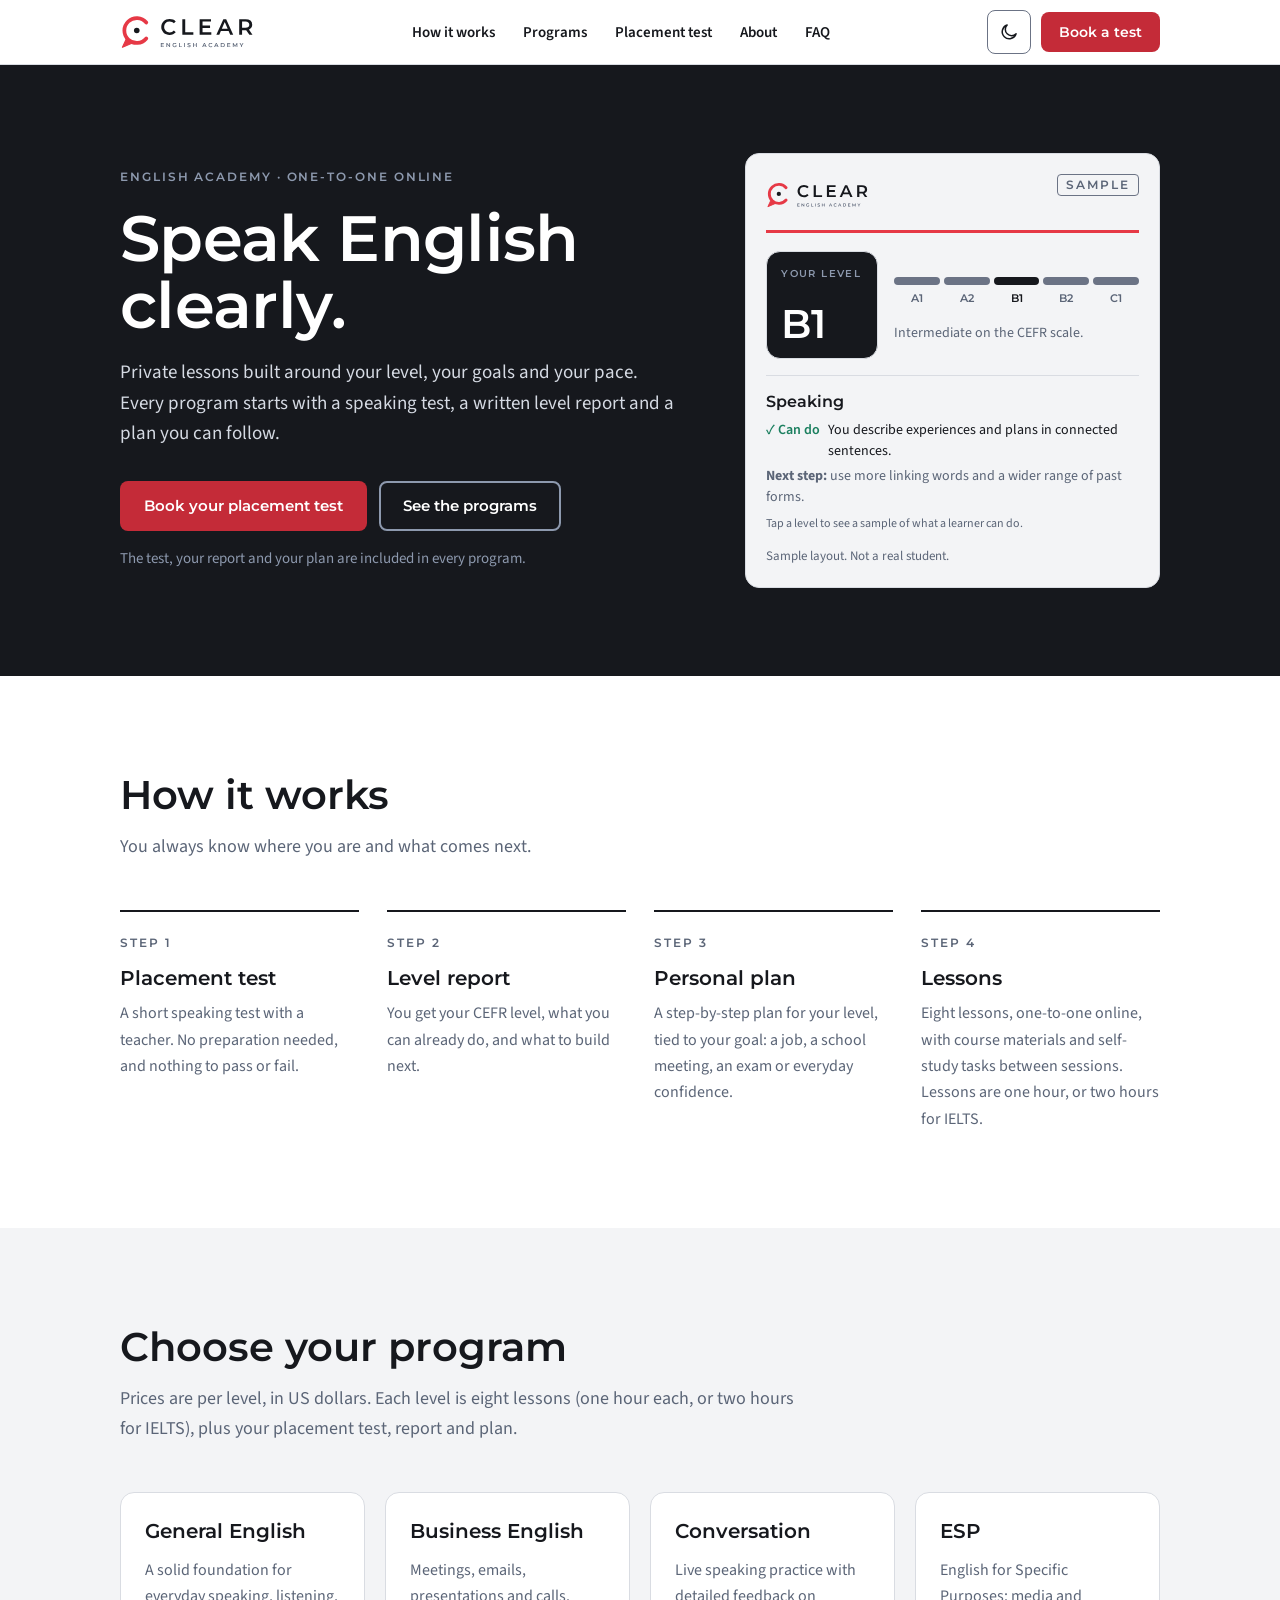
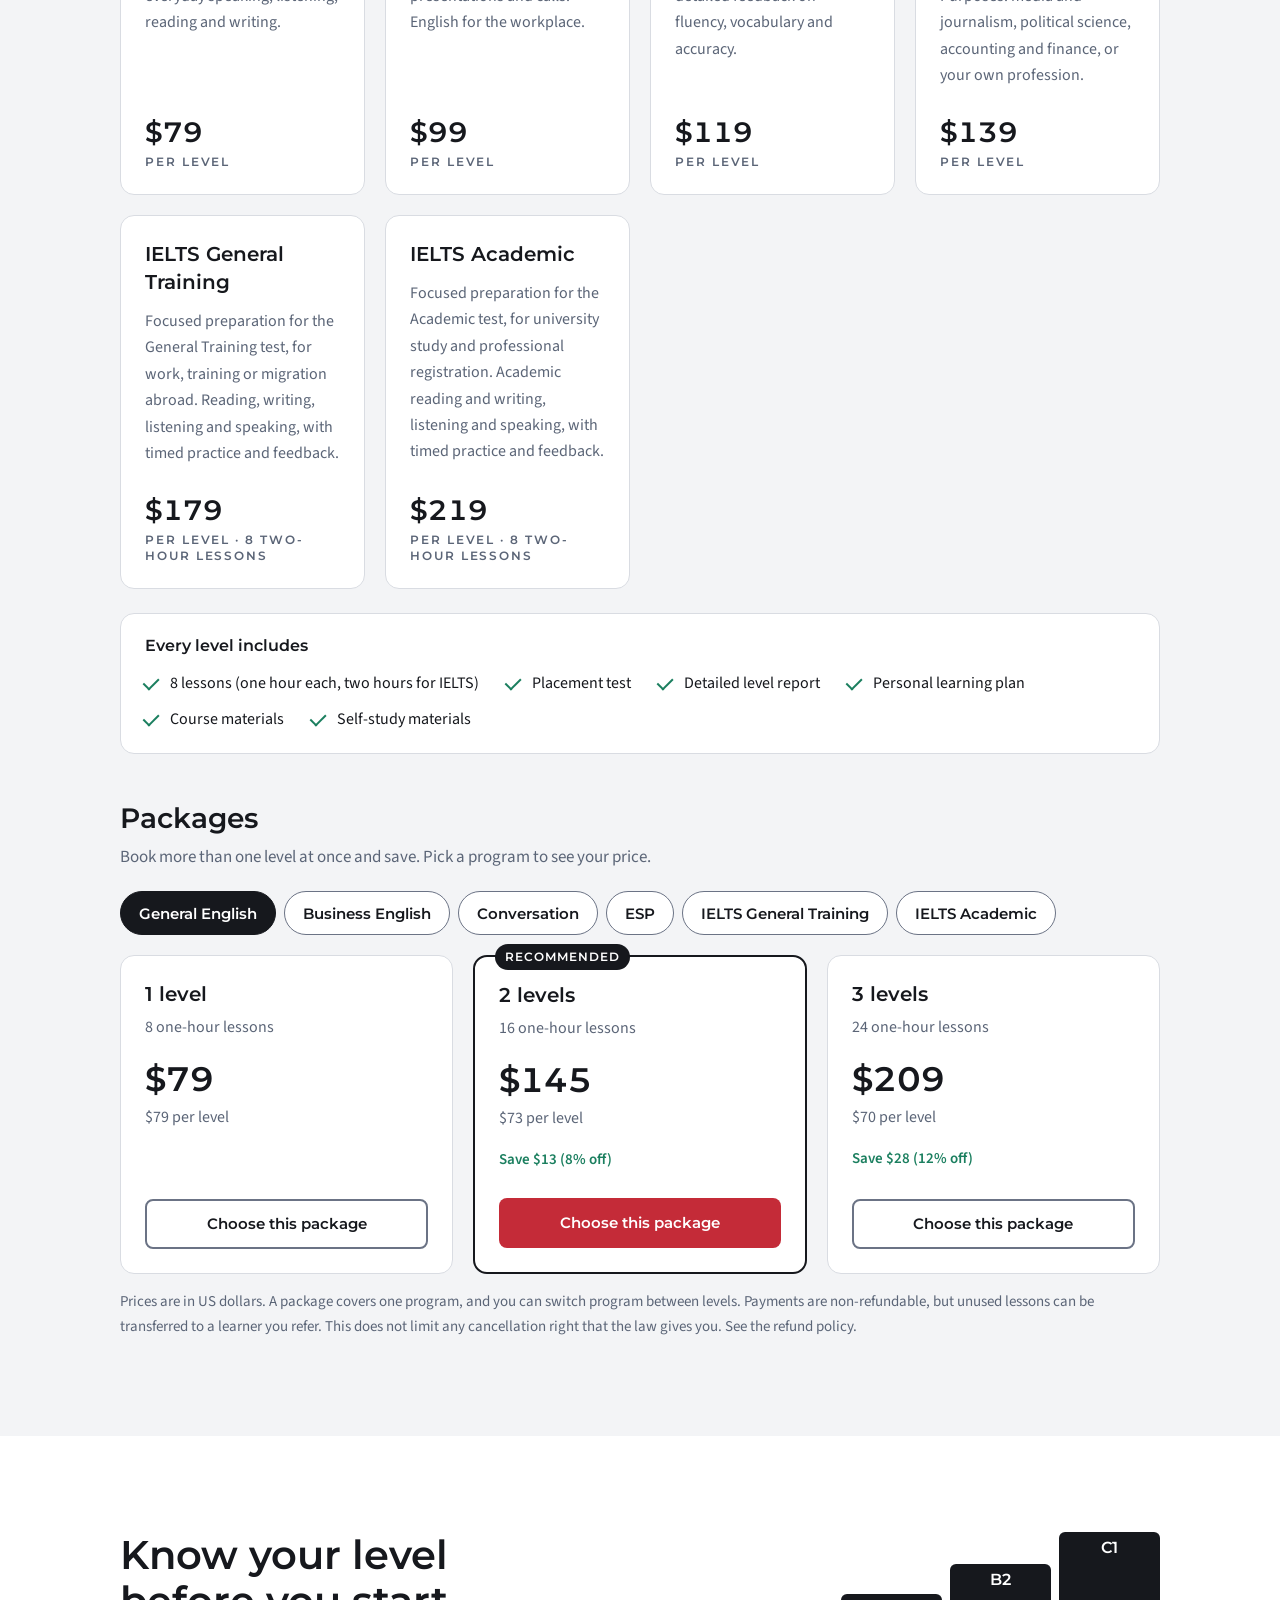
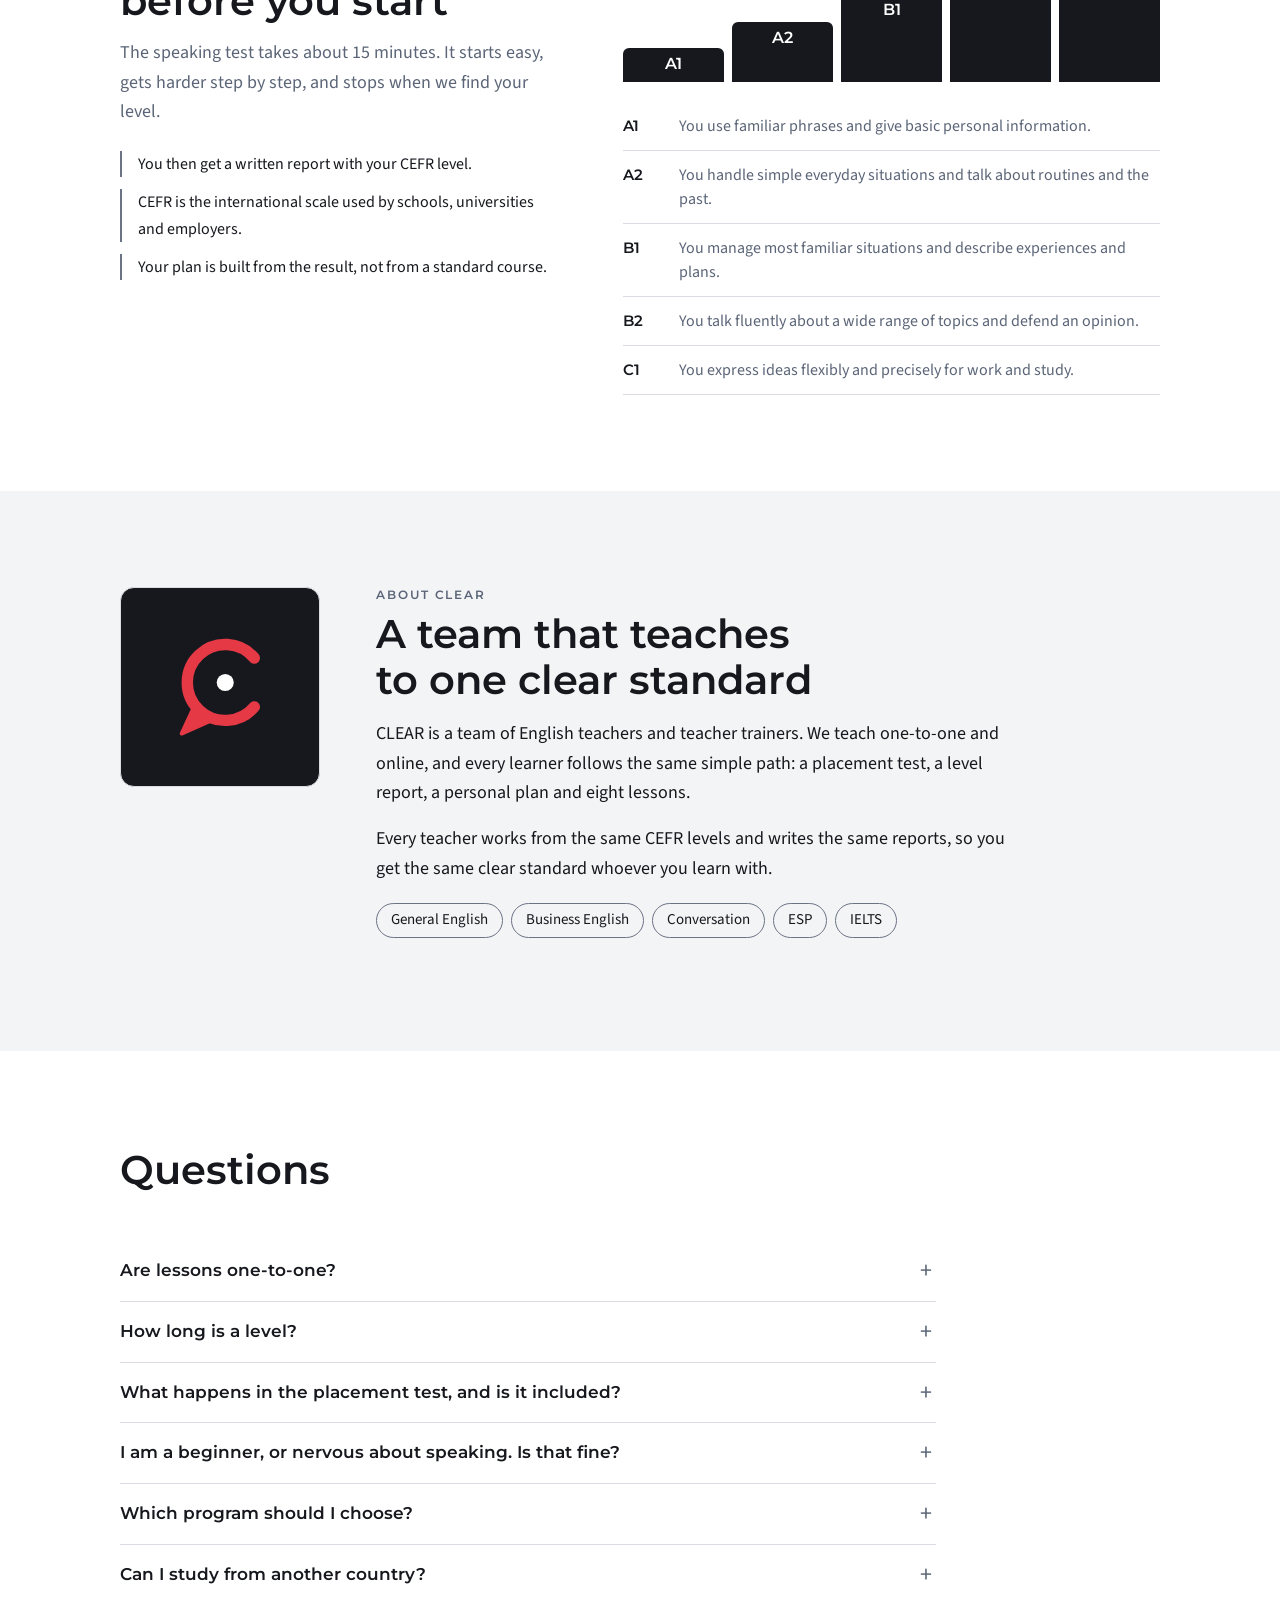
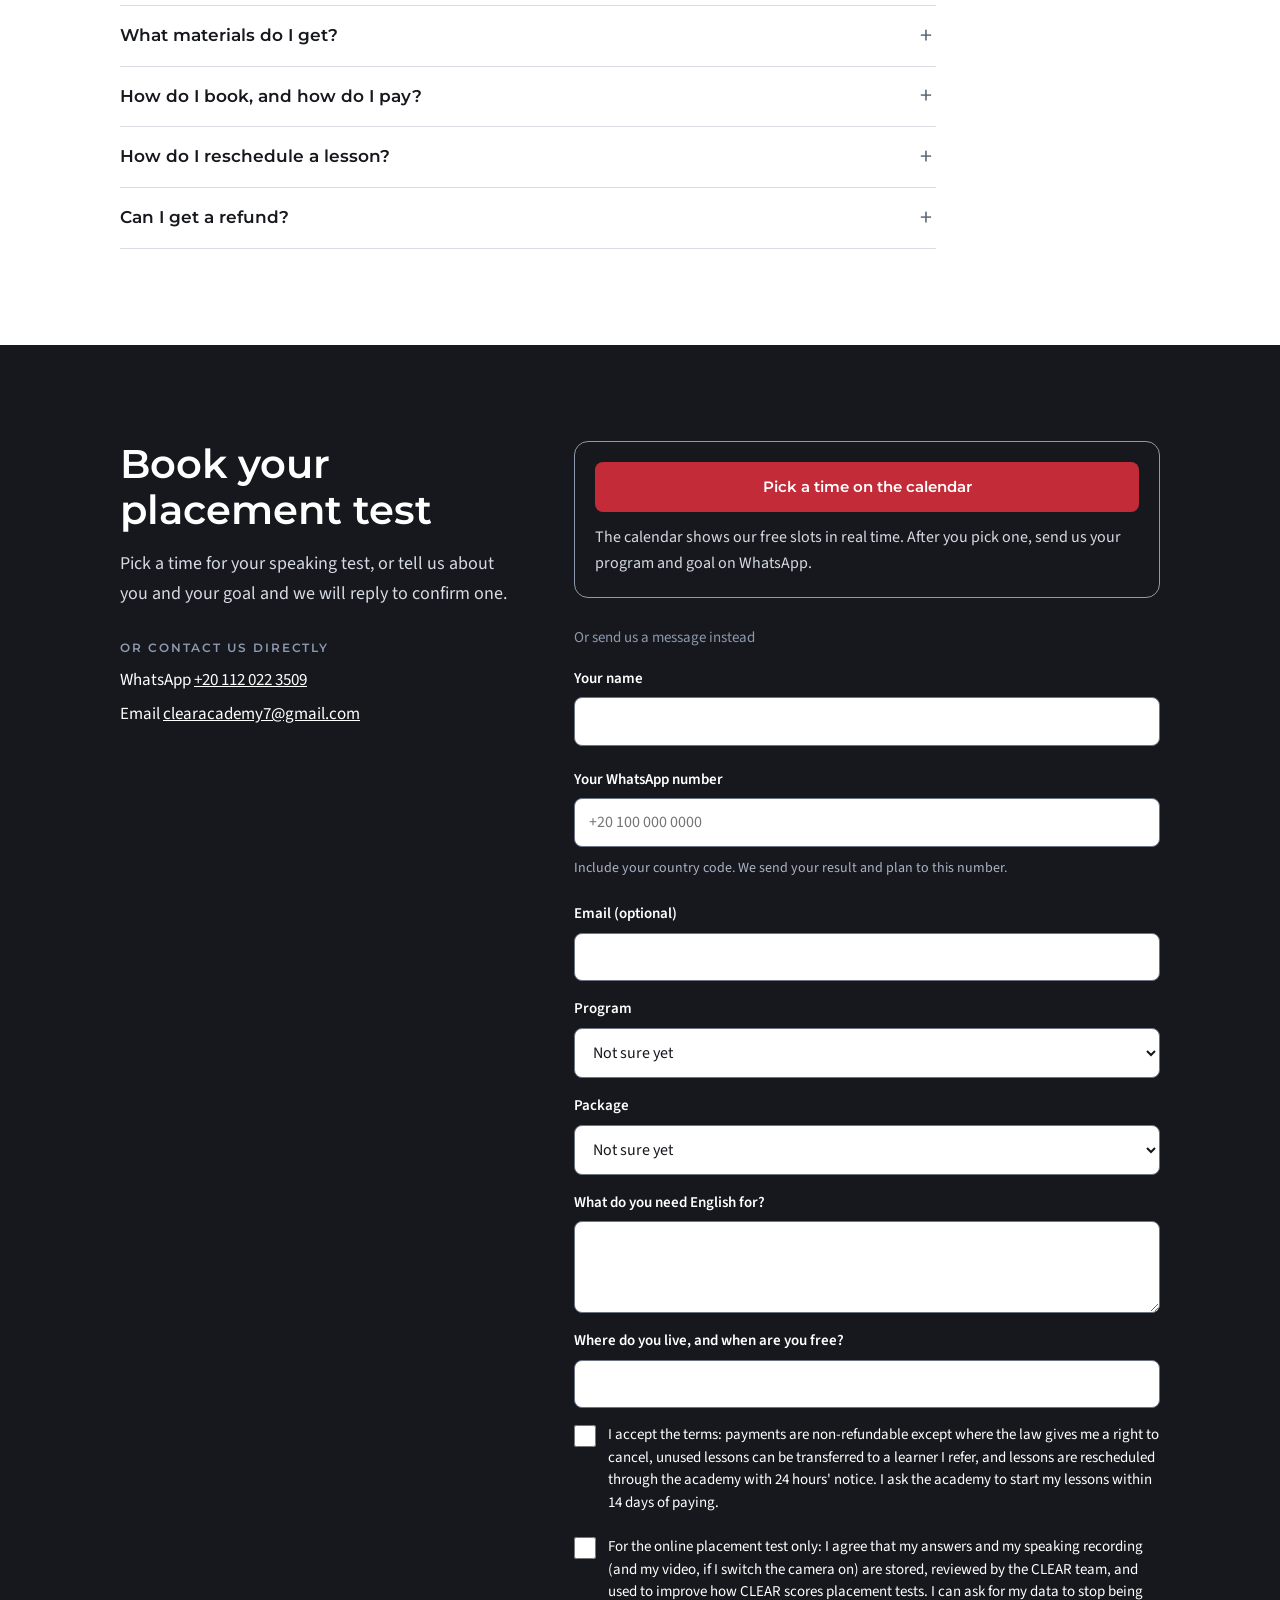
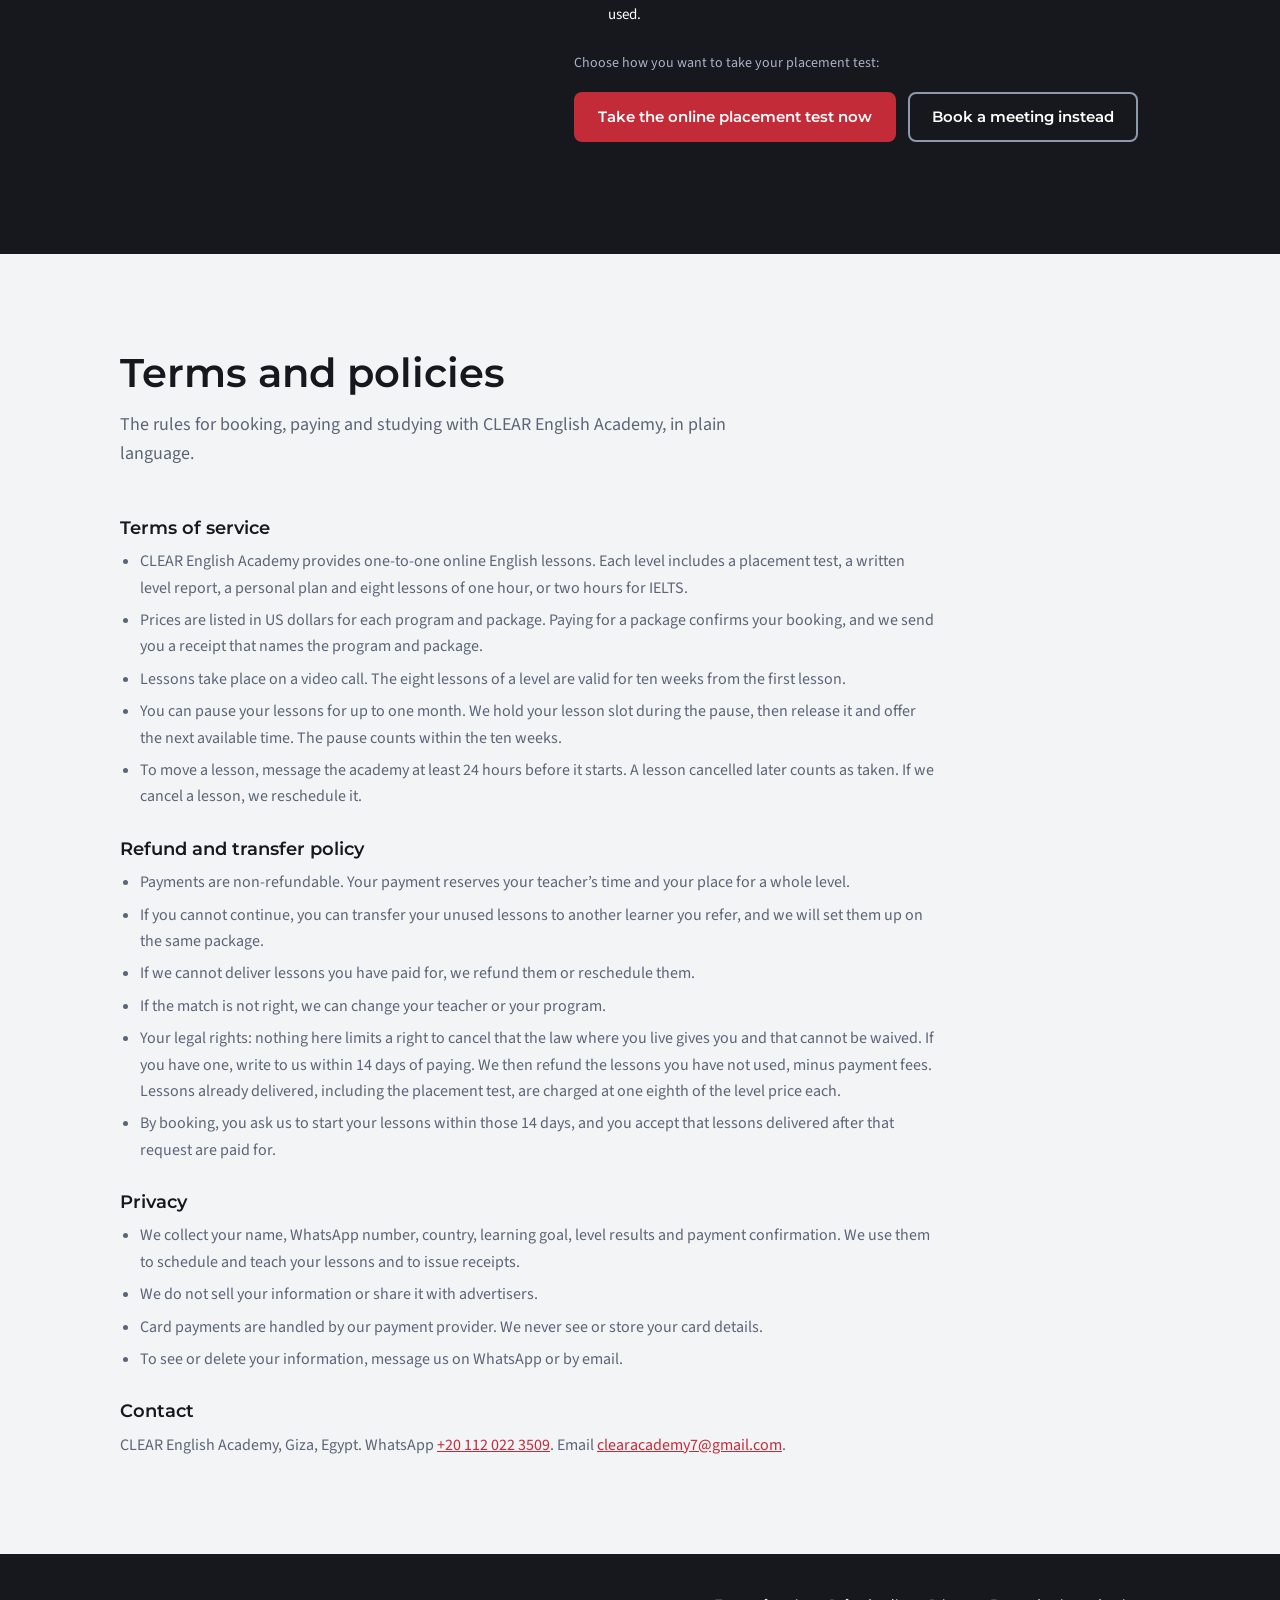
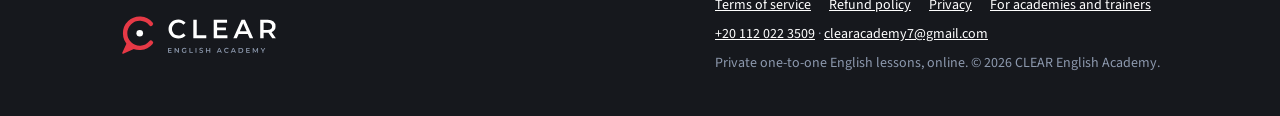
==== commit c18c9498: "Publish curriculum services pages (EN + AR), link from homepage, add sitemap, robots and canonical t" ====
--- a/public/index.html
+++ b/public/index.html
@@ -6,6 +6,8 @@
 <link rel="icon" href="data:image/svg+xml,%3Csvg xmlns='http://www.w3.org/2000/svg' viewBox='0 0 64 64'%3E%3Crect width='64' height='64' rx='14' fill='%2316181D'/%3E%3Cpath d='M44 20 A15 15 0 1 0 44 44' fill='none' stroke='%23E63946' stroke-width='6' stroke-linecap='round'/%3E%3Ccircle cx='32' cy='32' r='4' fill='%23fff'/%3E%3C/svg%3E">
 <title>CLEAR English Academy</title>
 <meta name="description" content="Private one-to-one online English lessons built around your level, goals and pace. Every program starts with a placement test.">
+<link rel="canonical" href="https://clearacademy.clearacademy7.workers.dev/">
+<meta property="og:type" content="website"><meta property="og:site_name" content="CLEAR English Academy"><meta property="og:title" content="CLEAR English Academy"><meta property="og:description" content="Private one-to-one online English lessons built around your level, goals and pace. Every program starts with a placement test."><meta property="og:url" content="https://clearacademy.clearacademy7.workers.dev/">
 <link rel="preconnect" href="https://fonts.googleapis.com">
 <link href="https://fonts.googleapis.com/css2?family=Montserrat:wght@600&family=Source+Sans+3:wght@400;600&display=swap" rel="stylesheet">
 <style>
@@ -383,7 +385,7 @@
 
 <footer class="night"><div class="wrap">
   <svg xmlns="http://www.w3.org/2000/svg" viewBox="0 0 206 52" aria-hidden="true" focusable="false"><g transform="translate(-12.35 -3.8) scale(0.95)"><path d="M55.32 16.14 A20 20 0 1 0 55.32 41.86" fill="none" stroke="#E63946" stroke-width="6" stroke-linecap="round"/><path d="M23 43 L17 56 L33 49 Z" fill="#E63946" stroke="#E63946" stroke-width="2" stroke-linejoin="round"/><circle cx="40" cy="29" r="4.5" fill="#FFFFFF"/></g><path d="M75.81 30.46Q73.09 30.46 70.76 29.56Q68.43 28.66 66.72 27.01Q65 25.36 64.05 23.12Q63.1 20.88 63.1 18.23Q63.1 15.57 64.05 13.33Q65 11.08 66.73 9.44Q68.47 7.79 70.78 6.89Q73.09 5.98 75.85 5.98Q78.77 5.98 81.18 6.99Q83.6 7.99 85.26 9.96L82.41 12.65Q81.12 11.25 79.52 10.56Q77.92 9.86 76.05 9.86Q74.18 9.86 72.63 10.47Q71.09 11.08 69.95 12.21Q68.81 13.33 68.18 14.86Q67.55 16.39 67.55 18.23Q67.55 20.06 68.18 21.59Q68.81 23.12 69.95 24.24Q71.09 25.36 72.63 25.98Q74.18 26.59 76.05 26.59Q77.92 26.59 79.52 25.89Q81.12 25.2 82.41 23.77L85.26 26.49Q83.6 28.43 81.18 29.45Q78.77 30.46 75.81 30.46Z M95.33 30.12V6.32H99.75V26.38H112.19V30.12Z M121.81 30.12V6.32H139.19V10.03H126.23V16.22H137.73V19.86H126.23V26.42H139.66V30.12Z M147.35 30.12 158.06 6.32H162.41L173.15 30.12H168.53L166.15 24.62H154.25L151.9 30.12ZM164.69 21.15 160.2 10.74 155.75 21.15Z M182.3 30.12V6.32H192.06Q196.82 6.32 199.52 8.57Q202.22 10.81 202.22 14.79Q202.22 17.41 201 19.3Q199.78 21.18 197.53 22.17Q197.36 22.27 197.16 22.34L202.63 30.12H197.87L193.01 23.16Q192.57 23.19 192.09 23.19H186.72V30.12ZM186.72 19.55H191.89Q194.81 19.55 196.29 18.29Q197.77 17.03 197.77 14.79Q197.77 12.51 196.29 11.29Q194.81 10.06 191.89 10.06H186.72Z" fill="#FFFFFF"/><path d="M62.45 49.12V42.83H67.04V43.81H63.62V45.44H66.66V46.41H63.62V48.14H67.17V49.12Z M71 49.12V42.83H71.96L75.43 47.09V42.83H76.59V49.12H75.63L72.16 44.86V49.12Z M83.75 49.22Q83.01 49.22 82.39 48.98Q81.78 48.74 81.32 48.3Q80.86 47.87 80.61 47.27Q80.36 46.68 80.36 45.98Q80.36 45.27 80.61 44.68Q80.86 44.09 81.32 43.65Q81.79 43.21 82.41 42.97Q83.03 42.73 83.77 42.73Q84.57 42.73 85.21 43Q85.85 43.26 86.3 43.76L85.56 44.48Q85.19 44.11 84.76 43.94Q84.33 43.76 83.82 43.76Q83.33 43.76 82.9 43.92Q82.48 44.09 82.17 44.38Q81.87 44.68 81.7 45.08Q81.53 45.49 81.53 45.98Q81.53 46.45 81.7 46.86Q81.87 47.26 82.17 47.56Q82.48 47.87 82.89 48.03Q83.31 48.19 83.81 48.19Q84.28 48.19 84.72 48.04Q84.92 47.97 85.11 47.87V45.9H86.21V48.41Q85.72 48.81 85.07 49.01Q84.41 49.22 83.75 49.22Z M90.27 49.12V42.83H91.44V48.13H94.74V49.12Z M98.19 49.12V42.83H99.36V49.12Z M105.53 49.22Q104.79 49.22 104.12 49Q103.44 48.79 103.05 48.46L103.45 47.55Q103.83 47.85 104.39 48.05Q104.94 48.24 105.53 48.24Q106.02 48.24 106.33 48.14Q106.64 48.03 106.78 47.84Q106.92 47.66 106.92 47.42Q106.92 47.14 106.72 46.96Q106.51 46.78 106.18 46.68Q105.85 46.58 105.45 46.49Q105.05 46.4 104.65 46.28Q104.25 46.16 103.92 45.96Q103.59 45.77 103.39 45.44Q103.18 45.12 103.18 44.62Q103.18 44.1 103.45 43.68Q103.73 43.25 104.29 42.99Q104.85 42.73 105.72 42.73Q106.28 42.73 106.84 42.88Q107.4 43.02 107.81 43.29L107.45 44.2Q107.02 43.95 106.57 43.83Q106.12 43.71 105.71 43.71Q105.22 43.71 104.92 43.82Q104.62 43.94 104.48 44.13Q104.34 44.32 104.34 44.56Q104.34 44.85 104.54 45.03Q104.75 45.2 105.07 45.3Q105.4 45.4 105.81 45.49Q106.21 45.59 106.61 45.7Q107.01 45.82 107.34 46.01Q107.67 46.2 107.87 46.52Q108.08 46.85 108.08 47.34Q108.08 47.85 107.8 48.27Q107.53 48.7 106.96 48.96Q106.39 49.22 105.53 49.22Z M116.19 49.12V46.42H112.93V49.12H111.76V42.83H112.93V45.43H116.19V42.83H117.36V49.12Z M125.68 49.12 128.52 42.83H129.67L132.51 49.12H131.29L130.66 47.67H127.51L126.89 49.12ZM130.27 46.75 129.08 43.99 127.9 46.75Z M138.75 49.22Q138.03 49.22 137.41 48.98Q136.8 48.74 136.34 48.3Q135.89 47.87 135.63 47.27Q135.38 46.68 135.38 45.98Q135.38 45.27 135.63 44.68Q135.89 44.09 136.35 43.65Q136.8 43.21 137.42 42.97Q138.03 42.73 138.76 42.73Q139.53 42.73 140.17 43Q140.81 43.27 141.25 43.79L140.49 44.5Q140.15 44.13 139.73 43.95Q139.31 43.76 138.81 43.76Q138.32 43.76 137.91 43.92Q137.5 44.09 137.2 44.38Q136.89 44.68 136.73 45.08Q136.56 45.49 136.56 45.98Q136.56 46.46 136.73 46.87Q136.89 47.27 137.2 47.57Q137.5 47.87 137.91 48.03Q138.32 48.19 138.81 48.19Q139.31 48.19 139.73 48Q140.15 47.82 140.49 47.44L141.25 48.16Q140.81 48.67 140.17 48.95Q139.53 49.22 138.75 49.22Z M143.92 49.12 146.76 42.83H147.91L150.75 49.12H149.53L148.9 47.67H145.75L145.13 49.12ZM148.51 46.75 147.33 43.99 146.15 46.75Z M154.08 49.12V42.83H156.83Q157.86 42.83 158.63 43.22Q159.4 43.62 159.84 44.32Q160.27 45.02 160.27 45.98Q160.27 46.92 159.84 47.63Q159.4 48.33 158.63 48.73Q157.86 49.12 156.83 49.12ZM155.25 48.13H156.78Q157.48 48.13 158 47.86Q158.52 47.59 158.8 47.11Q159.09 46.62 159.09 45.98Q159.09 45.32 158.8 44.84Q158.52 44.36 158 44.09Q157.48 43.81 156.78 43.81H155.25Z M164.03 49.12V42.83H168.63V43.81H165.2V45.44H168.24V46.41H165.2V48.14H168.75V49.12Z M172.58 49.12V42.83H173.54L176.04 47L178.5 42.83H179.46L179.47 49.12H178.37L178.36 44.95L176.29 48.41H175.77L173.7 45V49.12Z M185.24 49.12V46.92L182.77 42.83H184.02L185.86 45.89L187.73 42.83H188.88L186.41 46.9V49.12Z" fill="#8D99AE"/></svg>
-  <div class="fcol"><p class="flinks"><a href="#terms-service">Terms of service</a><a href="#terms-refund">Refund policy</a><a href="#terms-privacy">Privacy</a></p><p><a href="https://wa.me/201120223509" target="_blank" rel="noopener">+20 112 022 3509</a> &middot; <a href="mailto:clearacademy7@gmail.com">clearacademy7@gmail.com</a></p><p>Private one-to-one English lessons, online. &copy; 2026 CLEAR English Academy.</p></div>
+  <div class="fcol"><p class="flinks"><a href="#terms-service">Terms of service</a><a href="#terms-refund">Refund policy</a><a href="#terms-privacy">Privacy</a><a href="/academies/">For academies and trainers</a></p><p><a href="https://wa.me/201120223509" target="_blank" rel="noopener">+20 112 022 3509</a> &middot; <a href="mailto:clearacademy7@gmail.com">clearacademy7@gmail.com</a></p><p>Private one-to-one English lessons, online. &copy; 2026 CLEAR English Academy.</p></div>
 </div></footer>
 
 <script>
